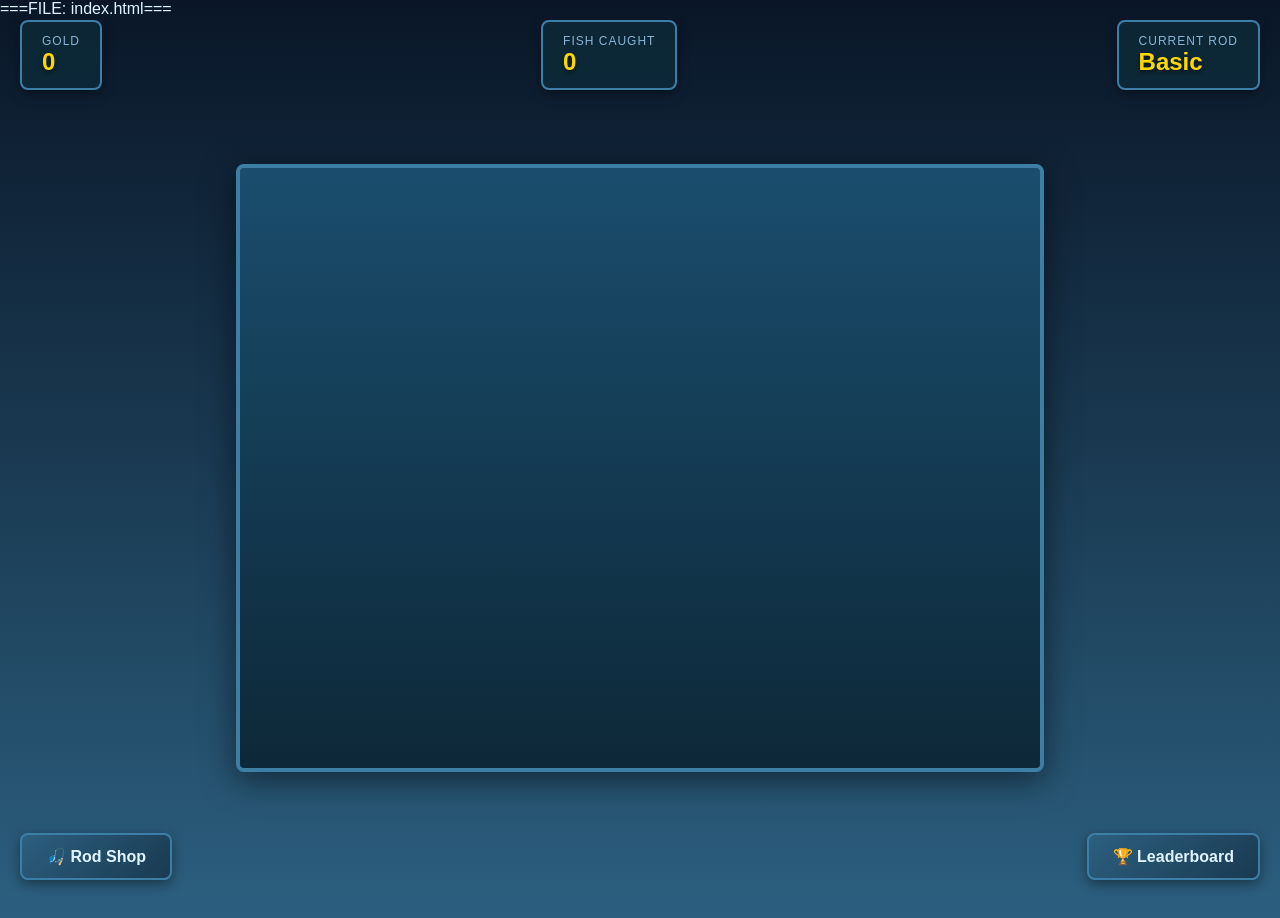
==== index.html @ 592e6886 "🎣 KIRO CLAUDE: Deep Sea Fisher v2" ====
===FILE: index.html===

<!DOCTYPE html>
<html lang="en">
<head>
    <meta charset="UTF-8">
    <meta name="viewport" content="width=device-width, initial-scale=1.0">
    <title>Deep Sea Fishing - Cast Your Line</title>
    <style>
        * {
            margin: 0;
            padding: 0;
            box-sizing: border-box;
        }

        body {
            font-family: 'Segoe UI', Tahoma, Geneva, Verdana, sans-serif;
            background: linear-gradient(180deg, #0a1628 0%, #1a3a52 50%, #2c5f7f 100%);
            color: #e0f4ff;
            overflow: hidden;
            touch-action: none;
        }

        #gameContainer {
            display: flex;
            flex-direction: column;
            align-items: center;
            justify-content: center;
            min-height: 100vh;
            padding: 20px;
        }

        #gameCanvas {
            border: 4px solid #3d7ea6;
            border-radius: 8px;
            box-shadow: 0 8px 32px rgba(0, 0, 0, 0.5);
            cursor: crosshair;
            max-width: 100%;
            background: linear-gradient(180deg, #1a4d6d 0%, #0d2838 100%);
        }

        #ui {
            position: absolute;
            top: 20px;
            left: 20px;
            right: 20px;
            display: flex;
            justify-content: space-between;
            flex-wrap: wrap;
            gap: 10px;
            pointer-events: none;
        }

        .stat-box {
            background: rgba(13, 40, 56, 0.9);
            padding: 12px 20px;
            border-radius: 8px;
            border: 2px solid #3d7ea6;
            box-shadow: 0 4px 12px rgba(0, 0, 0, 0.4);
            pointer-events: auto;
        }

        .stat-label {
            font-size: 12px;
            color: #8ab4d5;
            text-transform: uppercase;
            letter-spacing: 1px;
        }

        .stat-value {
            font-size: 24px;
            font-weight: bold;
            color: #ffd700;
            text-shadow: 0 2px 4px rgba(0, 0, 0, 0.5);
        }

        #shopBtn, #leaderboardBtn {
            position: absolute;
            bottom: 20px;
            padding: 12px 24px;
            background: linear-gradient(135deg, #2c5f7f 0%, #1a3a52 100%);
            border: 2px solid #3d7ea6;
            border-radius: 8px;
            color: #e0f4ff;
            font-size: 16px;
            font-weight: bold;
            cursor: pointer;
            transition: all 0.3s;
            box-shadow: 0 4px 12px rgba(0, 0, 0, 0.4);
        }

        #shopBtn {
            left: 20px;
        }

        #leaderboardBtn {
            right: 20px;
        }

        #shopBtn:hover, #leaderboardBtn:hover {
            background: linear-gradient(135deg, #3d7ea6 0%, #2c5f7f 100%);
            transform: translateY(-2px);
            box-shadow: 0 6px 16px rgba(0, 0, 0, 0.5);
        }

        .modal {
            display: none;
            position: fixed;
            top: 0;
            left: 0;
            width: 100%;
            height: 100%;
            background: rgba(0, 0, 0, 0.8);
            z-index: 1000;
            align-items: center;
            justify-content: center;
        }

        .modal-content {
            background: linear-gradient(180deg, #1a3a52 0%, #0d2838 100%);
            padding: 30px;
            border-radius: 12px;
            border: 3px solid #3d7ea6;
            max-width: 600px;
            max-height: 80vh;
            overflow-y: auto;
            box-shadow: 0 12px 48px rgba(0, 0, 0, 0.6);
        }

        .modal-header {
            font-size: 28px;
            font-weight: bold;
            margin-bottom: 20px;
            color: #ffd700;
            text-align: center;
            text-shadow: 0 2px 4px rgba(0, 0, 0, 0.5);
        }

        .close-btn {
            float: right;
            font-size: 28px;
            font-weight: bold;
            color: #8ab4d5;
            cursor: pointer;
            line-height: 20px;
        }

        .close-btn:hover {
            color: #e0f4ff;
        }

        .shop-item {
            background: rgba(13, 40, 56, 0.6);
            padding: 15px;
            margin: 10px 0;
            border-radius: 8px;
            border: 2px solid #2c5f7f;
            display: flex;
            justify-content: space-between;
            align-items: center;
        }

        .shop-item.owned {
            border-color: #4CAF50;
            background: rgba(76, 175, 80, 0.1);
        }

        .shop-item-info h3 {
            color: #e0f4ff;
            margin-bottom: 5px;
        }

        .shop-item-info p {
            color: #8ab4d5;
            font-size: 14px;
        }

        .buy-btn {
            padding: 10px 20px;
            background: linear-gradient(135deg, #ffd700 0%, #ffed4e 100%);
            border: none;
            border-radius: 6px;
            color: #0d2838;
            font-weight: bold;
            cursor: pointer;
            transition: all 0.3s;
        }

        .buy-btn:hover:not(:disabled) {
            background: linear-gradient(135deg, #ffed4e 0%, #ffd700 100%);
            transform: scale(1.05);
        }

        .buy-btn:disabled {
            background: #555;
            color: #888;
            cursor: not-allowed;
        }

        .leaderboard-entry {
            background: rgba(13, 40, 56, 0.6);
            padding: 12px;
            margin: 8px 0;
            border-radius: 6px;
            border: 2px solid #2c5f7f;
            display: flex;
            justify-content: space-between;
            align-items: center;
        }

        .leaderboard-entry.top3 {
            border-color: #ffd700;
            background: rgba(255, 215, 0, 0.1);
        }

        .rank {
            font-size: 20px;
            font-weight: bold;
            color: #ffd700;
            min-width: 40px;
        }

        .player-name {
            flex: 1;
            color: #e0f4ff;
            font-size: 16px;
        }

        .player-gold {
            color: #ffd700;
            font-weight: bold;
            font-size: 18px;
        }

        #catchNotification {
            position: fixed;
            top: 50%;
            left: 50%;
            transform: translate(-50%, -50%);
            background: rgba(13, 40, 56, 0.95);
            padding: 30px 50px;
            border-radius: 12px;
            border: 3px solid #3d7ea6;
            font-size: 24px;
            font-weight: bold;
            display: none;
            z-index: 999;
            text-align: center;
            box-shadow: 0 12px 48px rgba(0, 0, 0, 0.8);
        }

        .rarity-common { color: #b0b0b0; }
        .rarity-rare { color: #4a9eff; }
        .rarity-epic { color: #a335ee; }
        .rarity-legendary { color: #ff8000; }

        @media (max-width: 768px) {
            #ui {
                flex-direction: column;
                align-items: flex-start;
            }

            .stat-box {
                padding: 8px 12px;
            }

            .stat-value {
                font-size: 18px;
            }

            #shopBtn, #leaderboardBtn {
                padding: 10px 16px;
                font-size: 14px;
            }

            .modal-content {
                margin: 20px;
                padding: 20px;
            }
        }
    </style>
</head>
<body>
    <div id="gameContainer">
        <canvas id="gameCanvas" width="800" height="600"></canvas>
        
        <div id="ui">
            <div class="stat-box">
                <div class="stat-label">Gold</div>
                <div class="stat-value" id="goldDisplay">0</div>
            </div>
            <div class="stat-box">
                <div class="stat-label">Fish Caught</div>
                <div class="stat-value" id="fishDisplay">0</div>
            </div>
            <div class="stat-box">
                <div class="stat-label">Current Rod</div>
                <div class="stat-value" id="rodDisplay">Basic</div>
            </div>
        </div>

        <button id="shopBtn">🎣 Rod Shop</button>
        <button id="leaderboardBtn">🏆 Leaderboard</button>
    </div>

    <div id="catchNotification"></div>

    <div id="shopModal" class="modal">
        <div class="modal-content">
            <span class="close-btn" onclick="closeShop()">&times;</span>
            <div class="modal-header">🎣 Fishing Rod Shop</div>
            <div id="shopItems"></div>
        </div>
    </div>

    <div id="leaderboardModal" class="modal">
        <div class="modal-content">
            <span class="close-btn" onclick="closeLeaderboard()">&times;</span>
            <div class="modal-header">🏆 Top Anglers</div>
            <div id="leaderboardList"></div>
        </div>
    </div>

    <script>
        const canvas = document.getElementById('gameCanvas');
        const ctx = canvas.getContext('2d');

        // Audio Context
        const audioCtx = new (window.AudioContext || window.webkitAudioContext)();

        function playSound(frequency, duration, type = 'sine') {
            const oscillator = audioCtx.createOscillator();
            const gainNode = audioCtx.createGain();
            
            oscillator.connect(gainNode);
            gainNode.connect(audioCtx.destination);
            
            oscillator.frequency.value = frequency;
            oscillator.type = type;
            
            gainNode.gain.setValueAtTime(0.3, audioCtx.currentTime);
            gainNode.gain.exponentialRampToValueAtTime(0.01, audioCtx.currentTime + duration);
            
            oscillator.start(audioCtx.currentTime);
            oscillator.stop(audioCtx.currentTime + duration);
        }

        function playCastSound() {
            playSound(400, 0.2, 'sine');
            setTimeout(() => playSound(300, 0.1, 'sine'), 100);
        }

        function playReelSound() {
            for (let i = 0; i < 5; i++) {
                setTimeout(() => playSound(600 + i * 50, 0.05, 'square'), i * 50);
            }
        }

        function playCatchSound(rarity) {
            const frequencies = {
                common: [523, 659, 784],
                rare: [659, 784, 988],
                epic: [784, 988, 1175],
                legendary: [988, 1175, 1397, 1568]
            };
            
            const notes = frequencies[rarity] || frequencies.common;
            notes.forEach((freq, i) => {
                setTimeout(() => playSound(freq, 0.2, 'sine'), i * 150);
            });
        }

        // Game State
        const gameState = {
            gold: 0,
            fishCaught: 0,
            currentRod: 0,
            isCasting: false,
            isReeling: false,
            lineY: 0,
            hookY: 0,
            caughtFish: null,
            reelProgress: 0
        };

        // Rods
        const rods = [
            { name: 'Basic Rod', cost: 0, catchBonus: 1.0, rarityBonus: 1.0 },
            { name: 'Steel Rod', cost: 500, catchBonus: 1.3, rarityBonus: 1.2 },
            { name: 'Gold Rod', cost: 2000, catchBonus: 1.6, rarityBonus: 1.5 },
            { name: 'Legendary Rod', cost: 10000, catchBonus: 2.0, rarityBonus: 2.0 }
        ];

        // Fish Types
        const fishTypes = [
            { name: 'Minnow', rarity: 'common', value: 10, chance: 40, color: '#c0c0c0', size: 20 },
            { name: 'Trout', rarity: 'common', value: 25, chance: 30, color: '#8fbc8f', size: 30 },
            { name: 'Bass', rarity: 'rare', value: 75, chance: 15, color: '#4a9eff', size: 40 },
            { name: 'Salmon', rarity: 'rare', value: 100, chance: 8, color: '#ff6b6b', size: 45 },
            { name: 'Swordfish', rarity: 'epic', value: 300, chance: 4, color: '#a335ee', size: 60 },
            { name: 'Tuna', rarity: 'epic', value: 400, chance: 2, color: '#9b59b6', size: 55 },
            { name: 'Golden Koi', rarity: 'legendary', value: 1000, chance: 0.8, color: '#ffd700', size: 50 },
            { name: 'Kraken', rarity: 'legendary', value: 5000, chance: 0.2, color: '#ff8000', size: 80 }
        ];

        // Swimming Fish
        let swimmingFish = [];

        class SwimmingFish {
            constructor() {
                this.x = Math.random() < 0.5 ? -50 : canvas.width + 50;
                this.y = 200 + Math.random() * 300;
                this.speed = 0.5 + Math.random() * 1.5;
                this.direction = this.x < 0 ? 1 : -1;
                this.type = fishTypes[Math.floor(Math.random() * fishTypes.length)];
                this.wobble = Math.random() * Math.PI * 2;
                this.wobbleSpeed = 0.05 + Math.random() * 0.05;
            }

            update() {
                this.x += this.speed * this.direction;
                this.wobble += this.wobbleSpeed;
                this.y += Math.sin(this.wobble) * 0.5;
            }

            draw() {
                ctx.save();
                ctx.translate(this.x, this.y);
                if (this.direction < 0) ctx.scale(-1, 1);
                
                // Fish body
                ctx.fillStyle = this.type.color;
                ctx.beginPath();
                ctx.ellipse(0, 0, this.type.size * 0.6, this.type.size * 0.3, 0, 0, Math.PI * 2);
                ctx.fill();
                
                // Tail
                ctx.beginPath();
                ctx.moveTo(-this.type.size * 0.6, 0);
                ctx.lineTo(-this.type.size * 0.9, -this.type.size * 0.2);
                ctx.lineTo(-this.type.size * 0.9, this.type.size * 0.2);
                ctx.closePath();
                ctx.fill();
                
                // Eye
                ctx.fillStyle = '#ffffff';
                ctx.beginPath();
                ctx.arc(this.type.size * 0.3, -this.type.size * 0.1, 3, 0, Math.PI * 2);
                ctx.fill();
                
                ctx.restore();
            }

            isOffScreen() {
                return this.x < -100 || this.x > canvas.width + 100;
            }
        }

        // Initialize swimming fish
        function spawnSwimmingFish() {
            if (swimmingFish.length < 8 && Math.random() < 0.02) {
                swimmingFish.push(new SwimmingFish());
            }
        }

        // Load saved data
        function loadGame() {
            const saved = localStorage.getItem('fishingGameSave');
            if (saved) {
                const data = JSON.parse(saved);
                gameState.gold = data.gold || 0;
                gameState.fishCaught = data.fishCaught || 0;
                gameState.currentRod = data.currentRod || 0;
            }
            updateUI();
        }

        // Save game
        function saveGame() {
            const data = {
                gold: gameState.gold,
                fishCaught: gameState.fishCaught,
                currentRod: gameState.currentRod
            };
            localStorage.setItem('fishingGameSave', JSON.stringify(data));
            updateLeaderboard();
        }

        // Update UI
        function updateUI() {
            document.getElementById('goldDisplay').textContent = gameState.gold;
            document.getElementById('fishDisplay').textContent = gameState.fishCaught;
            document.getElementById('rodDisplay').textContent = rods[gameState.currentRod].name.replace(' Rod', '');
        }

        // Select fish based on rarity
        function selectFish() {
            const rod = rods[gameState.currentRod];
            const adjustedFish = fishTypes.map(fish => ({
                ...fish,
                adjustedChance: fish.chance * (fish.rarity === 'common' ? 1 : rod.rarityBonus)
            }));

            const totalChance = adjustedFish.reduce((sum, fish) => sum + fish.adjustedChance, 0);
            let random = Math.random() * totalChance;

            for (const fish of adjustedFish) {
                random -= fish.adjustedChance;
                if (random <= 0) return fish;
            }

            return adjustedFish[0];
        }

        // Cast line
        function castLine() {
            if (gameState.isCasting || gameState.isReeling) return;
            
            gameState.isCasting = true;
            gameState.lineY = 0;
            gameState.hookY = 0;
            playCastSound();
        }

        // Reel in
        function reelIn() {
            if (!gameState.isCasting || gameState.isReeling) return;
            
            gameState.isReeling = true;
            gameState.reelProgress = 0;
            
            // Determine if fish is caught
            const rod = rods[gameState.currentRod];
            const catchChance = 0.7 * rod.catchBonus;
            
            if (Math.random() < catchChance) {
                gameState.caughtFish = selectFish();
            } else {
                gameState.caughtFish = null;
            }
            
            playReelSound();
        }

        // Show catch notification
        function showCatchNotification(fish) {
            const notification = document.getElementById('catchNotification');
            if (fish) {
                notification.innerHTML = `
                    <div class="rarity-${fish.rarity}">${fish.rarity.toUpperCase()}</div>
                    <div style="font-size: 32px; margin: 10px 0;">${fish.name}</div>
                    <div style="color: #ffd700;">+${fish.value} Gold</div>
                `;
                playCatchSound(fish.rarity);
            } else {
                notification.innerHTML = `
                    <div style="color: #8ab4d5;">Nothing caught...</div>
                    <div style="font-size: 16px; margin-top: 10px;">Try again!</div>
                `;
                playSound(200, 0.3, 'sawtooth');
            }
            
            notification.style.display = 'block';
            setTimeout(() => {
                notification.style.display = 'none';
            }, 2000);
        }

        // Draw game
        function draw() {
            // Clear canvas
            ctx.fillStyle = '#0d2838';
            ctx.fillRect(0, 0, canvas.width, canvas.height);

            // Draw water gradient
            const gradient = ctx.createLinearGradient(0, 0, 0, canvas.height);
            gradient.addColorStop(0, 'rgba(26, 77, 109, 0.3)');
            gradient.addColorStop(1, 'rgba(13, 40, 56, 0.8)');
            ctx.fillStyle = gradient;
            ctx.fillRect(0, 0, canvas.width, canvas.height);

            // Draw bubbles
            for (let i = 0; i < 20; i++) {
                const x = (Date.now() * 0.01 + i * 40) % canvas.width;
                const y = 100 + (Date.now() * 0.02 + i * 30) % 500;
                ctx.fillStyle = 'rgba(255, 255, 255, 0.1)';
                ctx.beginPath();
                ctx.arc(x, y, 3 + Math.sin(Date.now() * 0.001 + i) * 2, 0, Math.PI * 2);
                ctx.fill();
            }

            // Draw swimming fish
            swimmingFish.forEach(fish => fish.draw());

            // Draw boat
            const boatX = canvas.width / 2;
            const boatY = 80;
            
            ctx.fillStyle = '#8b4513';
            ctx.beginPath();
            ctx.moveTo(boatX - 60, boatY);
            ctx.lineTo(boatX + 60, boatY);
            ctx.lineTo(boatX + 50, boatY + 30);
            ctx.lineTo(boatX - 50, boatY + 30);
            ctx.closePath();
            ctx.fill();

            ctx.fillStyle = '#654321';
            ctx.fillRect(boatX - 50, boatY + 30, 100, 10);

            // Draw fishing line
            if (gameState.isCasting || gameState.isReeling) {
                ctx.strokeStyle = '#ffffff';
                ctx.lineWidth = 2;
                ctx.beginPath();
                ctx.moveTo(boatX, boatY + 40);
                ctx.lineTo(boatX, boatY + 40 + gameState.lineY);
                ctx.stroke();

                // Draw hook
                ctx.fillStyle = '#c0c0c0';
                ctx.beginPath();
                ctx.arc(boatX, boatY + 40 + gameState.hookY, 6, 0, Math.PI * 2);
                ctx.fill();

                // Draw caught fish on hook
                if (gameState.isReeling && gameState.caughtFish && gameState.reelProgress > 0.3) {
                    const fish = gameState.caughtFish;
                    const fishY = boatY + 40 + gameState.hookY + 20;
                    
                    ctx.save();
                    ctx.translate(boatX, fishY);
                    ctx.rotate(Math.sin(Date.now() * 0.01) * 0.2);
                    
                    ctx.fillStyle = fish.color;
                    ctx.beginPath();
                    ctx.ellipse(0, 0, fish.size * 0.5, fish.size * 0.25, 0, 0, Math.PI * 2);
                    ctx.fill();
                    
                    ctx.restore();
                }
            }

            // Draw instruction text
            if (!gameState.isCasting && !gameState.isReeling) {
                ctx.fillStyle = 'rgba(224, 244, 255, 0.8)';
                ctx.font = '20px Arial';
                ctx.textAlign = 'center';
                ctx.fillText('Click to cast your line', canvas.width / 2, canvas.height - 50);
            } else if (gameState.isCasting && !gameState.isReeling) {
                ctx.fillStyle = 'rgba(224, 244, 255, 0.8)';
                ctx.font = '20px Arial';
                ctx.textAlign = 'center';
                ctx.fillText('Click to reel in', canvas.width / 2, canvas.height - 50);
            }
        }

        // Update game
        function update() {
            // Update swimming fish
            swimmingFish.forEach(fish => fish.update());
            swimmingFish = swimmingFish.filter(fish => !fish.isOffScreen());
            spawnSwimmingFish();

            // Update casting
            if (gameState.isCasting && !gameState.isReeling) {
                if (gameState.lineY < 400) {
                    gameState.lineY += 5;
                    gameState.hookY = gameState.lineY;
                }
            }

            // Update reeling
            if (gameState.isReeling) {
                gameState.reelProgress += 0.02;
                gameState.hookY = 400 * (1 - gameState.reelProgress);
                gameState.lineY = gameState.hookY;

                if (gameState.reelProgress >= 1) {
                    // Catch complete
                    if (gameState.caughtFish) {
                        gameState.gold += gameState.caughtFish.value;
                        gameState.fishCaught++;
                        showCatchNotification(gameState.caughtFish);
                    } else {
                        showCatchNotification(null);
                    }

                    gameState.isCasting = false;
                    gameState.isReeling = false;
                    gameState.caughtFish = null;
                    updateUI();
                    saveGame();
                }
            }
        }

        // Game loop
        function gameLoop() {
            update();
            draw();
            requestAnimationFrame(gameLoop);
        }

        // Canvas click handler
        canvas.addEventListener('click', () => {
            if (!gameState.isCasting) {
                castLine();
            } else if (!gameState.isReeling) {
                reelIn();
            }
        });

        // Touch support
        canvas.addEventListener('touchstart', (e) => {
            e.preventDefault();
            if (!gameState.isCasting) {
                castLine();
            } else if (!gameState.isReeling) {
                reelIn();
            }
        });

        // Shop
        function openShop() {
            const modal = document.getElementById('shopModal');
            const shopItems = document.getElementById('shopItems');
            
            shopItems.innerHTML = '';
            rods.forEach((rod, index) => {
                const owned = index <= gameState.currentRod;
                const canBuy = gameState.gold >= rod.cost && index === gameState.currentRod + 1;
                
                const item = document.createElement('div');
                item.className = 'shop-item' + (owned ? ' owned' : '');
                item.innerHTML = `
                    <div class="shop-item-info">
                        <h3>${rod.name}</h3>
                        <p>Catch Rate: ${(rod.catchBonus * 100).toFixed(0)}% | Rarity Bonus: ${(rod.rarityBonus * 100).toFixed(0)}%</p>
                        <p style="color: #ffd700;">${rod.cost} Gold</p>
                    </div>
                    <button class="buy-btn" ${owned || !canBuy ? 'disabled' : ''} onclick="buyRod(${index})">
                        ${owned ? 'Owned' : (canBuy ? 'Buy' : 'Locked')}
                    </button>
                `;
                shopItems.appendChild(item);
            });
            
            modal.style.display = 'flex';
        }

        function closeShop() {
            document.getElementById('shopModal').style.display = 'none';
        }

        function buyRod(index) {
            const rod = rods[index];
            if (gameState.gold >= rod.cost && index === gameState.currentRod + 1) {
                gameState.gold -= rod.cost;
                gameState.currentRod = index;
                updateUI();
                saveGame();
                openShop(); // Refresh shop
                playSound(800, 0.3, 'sine');
            }
        }

        // Leaderboard
        function updateLeaderboard() {
            const leaderboard = JSON.parse(localStorage.getItem('fishingLeaderboard') || '[]');
            const playerName = 'Player';
            const existingIndex = leaderboard.findIndex(entry => entry.name === playerName);
            
            if (existingIndex >= 0) {
                leaderboard[existingIndex].gold = Math.max(leaderboard[existingIndex].gold, gameState.gold);
                leaderboard[existingIndex].fish = Math.max(leaderboard[existingIndex].fish, gameState.fishCaught);
            } else {
                leaderboard.push({
                    name: playerName,
                    gold: gameState.gold,
                    fish: gameState.fishCaught
                });
            }
            
            leaderboard.sort((a, b) => b.gold - a.gold);
            leaderboard.splice(10); // Keep top 10
            
            localStorage.setItem('fishingLeaderboard', JSON.stringify(leaderboard));
        }

        function openLeaderboard() {
            const modal = document.getElementById('leaderboardModal');
            const list = document.getElementById('leaderboardList');
            const leaderboard = JSON.parse(localStorage.getItem('fishingLeaderboard') || '[]');
            
            list.innerHTML = '';
            
            if (leaderboard.length === 0) {
                list.innerHTML = '<p style="text-align: center; color: #8ab4d5;">No entries yet. Start fishing!</p>';
            } else {
                leaderboard.forEach((entry, index) => {
                    const item = document.createElement('div');
                    item.className = 'leaderboard-entry' + (index < 3
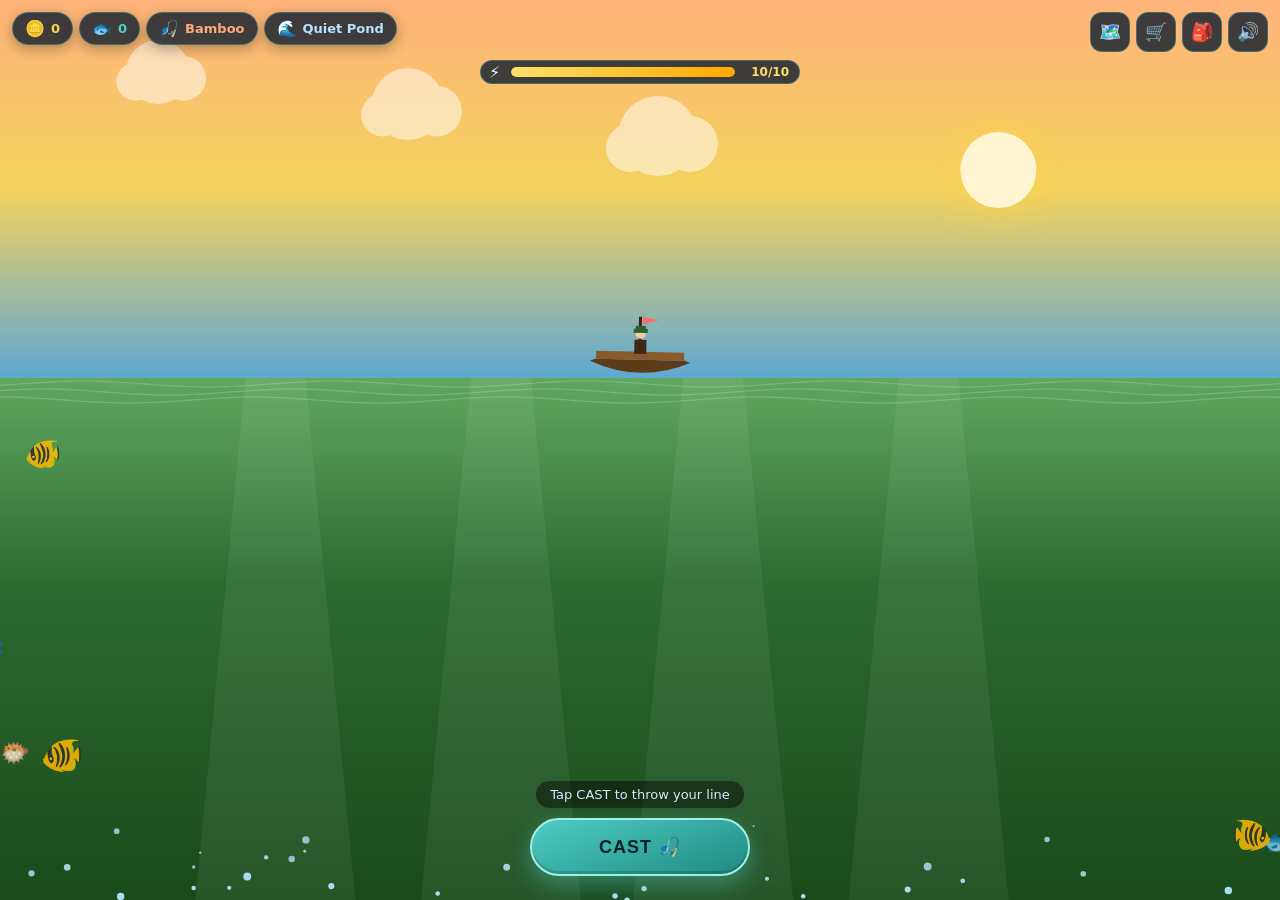
==== commit 8a0833e0: "feat: rebuild repo as Reel Frenzy fishing game - Replace agent-script content with a polished single" ====
--- a/index.html
+++ b/index.html
@@ -1,803 +1,1633 @@
-===FILE: index.html===
-
 <!DOCTYPE html>
 <html lang="en">
 <head>
-    <meta charset="UTF-8">
-    <meta name="viewport" content="width=device-width, initial-scale=1.0">
-    <title>Deep Sea Fishing - Cast Your Line</title>
-    <style>
-        * {
-            margin: 0;
-            padding: 0;
-            box-sizing: border-box;
-        }
-
-        body {
-            font-family: 'Segoe UI', Tahoma, Geneva, Verdana, sans-serif;
-            background: linear-gradient(180deg, #0a1628 0%, #1a3a52 50%, #2c5f7f 100%);
-            color: #e0f4ff;
-            overflow: hidden;
-            touch-action: none;
-        }
-
-        #gameContainer {
-            display: flex;
-            flex-direction: column;
-            align-items: center;
-            justify-content: center;
-            min-height: 100vh;
-            padding: 20px;
-        }
-
-        #gameCanvas {
-            border: 4px solid #3d7ea6;
-            border-radius: 8px;
-            box-shadow: 0 8px 32px rgba(0, 0, 0, 0.5);
-            cursor: crosshair;
-            max-width: 100%;
-            background: linear-gradient(180deg, #1a4d6d 0%, #0d2838 100%);
-        }
-
-        #ui {
-            position: absolute;
-            top: 20px;
-            left: 20px;
-            right: 20px;
-            display: flex;
-            justify-content: space-between;
-            flex-wrap: wrap;
-            gap: 10px;
-            pointer-events: none;
-        }
-
-        .stat-box {
-            background: rgba(13, 40, 56, 0.9);
-            padding: 12px 20px;
-            border-radius: 8px;
-            border: 2px solid #3d7ea6;
-            box-shadow: 0 4px 12px rgba(0, 0, 0, 0.4);
-            pointer-events: auto;
-        }
-
-        .stat-label {
-            font-size: 12px;
-            color: #8ab4d5;
-            text-transform: uppercase;
-            letter-spacing: 1px;
-        }
-
-        .stat-value {
-            font-size: 24px;
-            font-weight: bold;
-            color: #ffd700;
-            text-shadow: 0 2px 4px rgba(0, 0, 0, 0.5);
-        }
-
-        #shopBtn, #leaderboardBtn {
-            position: absolute;
-            bottom: 20px;
-            padding: 12px 24px;
-            background: linear-gradient(135deg, #2c5f7f 0%, #1a3a52 100%);
-            border: 2px solid #3d7ea6;
-            border-radius: 8px;
-            color: #e0f4ff;
-            font-size: 16px;
-            font-weight: bold;
-            cursor: pointer;
-            transition: all 0.3s;
-            box-shadow: 0 4px 12px rgba(0, 0, 0, 0.4);
-        }
-
-        #shopBtn {
-            left: 20px;
-        }
-
-        #leaderboardBtn {
-            right: 20px;
-        }
-
-        #shopBtn:hover, #leaderboardBtn:hover {
-            background: linear-gradient(135deg, #3d7ea6 0%, #2c5f7f 100%);
-            transform: translateY(-2px);
-            box-shadow: 0 6px 16px rgba(0, 0, 0, 0.5);
-        }
-
-        .modal {
-            display: none;
-            position: fixed;
-            top: 0;
-            left: 0;
-            width: 100%;
-            height: 100%;
-            background: rgba(0, 0, 0, 0.8);
-            z-index: 1000;
-            align-items: center;
-            justify-content: center;
-        }
-
-        .modal-content {
-            background: linear-gradient(180deg, #1a3a52 0%, #0d2838 100%);
-            padding: 30px;
-            border-radius: 12px;
-            border: 3px solid #3d7ea6;
-            max-width: 600px;
-            max-height: 80vh;
-            overflow-y: auto;
-            box-shadow: 0 12px 48px rgba(0, 0, 0, 0.6);
-        }
-
-        .modal-header {
-            font-size: 28px;
-            font-weight: bold;
-            margin-bottom: 20px;
-            color: #ffd700;
-            text-align: center;
-            text-shadow: 0 2px 4px rgba(0, 0, 0, 0.5);
-        }
-
-        .close-btn {
-            float: right;
-            font-size: 28px;
-            font-weight: bold;
-            color: #8ab4d5;
-            cursor: pointer;
-            line-height: 20px;
-        }
-
-        .close-btn:hover {
-            color: #e0f4ff;
-        }
-
-        .shop-item {
-            background: rgba(13, 40, 56, 0.6);
-            padding: 15px;
-            margin: 10px 0;
-            border-radius: 8px;
-            border: 2px solid #2c5f7f;
-            display: flex;
-            justify-content: space-between;
-            align-items: center;
-        }
-
-        .shop-item.owned {
-            border-color: #4CAF50;
-            background: rgba(76, 175, 80, 0.1);
-        }
-
-        .shop-item-info h3 {
-            color: #e0f4ff;
-            margin-bottom: 5px;
-        }
-
-        .shop-item-info p {
-            color: #8ab4d5;
-            font-size: 14px;
-        }
-
-        .buy-btn {
-            padding: 10px 20px;
-            background: linear-gradient(135deg, #ffd700 0%, #ffed4e 100%);
-            border: none;
-            border-radius: 6px;
-            color: #0d2838;
-            font-weight: bold;
-            cursor: pointer;
-            transition: all 0.3s;
-        }
-
-        .buy-btn:hover:not(:disabled) {
-            background: linear-gradient(135deg, #ffed4e 0%, #ffd700 100%);
-            transform: scale(1.05);
-        }
-
-        .buy-btn:disabled {
-            background: #555;
-            color: #888;
-            cursor: not-allowed;
-        }
-
-        .leaderboard-entry {
-            background: rgba(13, 40, 56, 0.6);
-            padding: 12px;
-            margin: 8px 0;
-            border-radius: 6px;
-            border: 2px solid #2c5f7f;
-            display: flex;
-            justify-content: space-between;
-            align-items: center;
-        }
-
-        .leaderboard-entry.top3 {
-            border-color: #ffd700;
-            background: rgba(255, 215, 0, 0.1);
-        }
-
-        .rank {
-            font-size: 20px;
-            font-weight: bold;
-            color: #ffd700;
-            min-width: 40px;
-        }
-
-        .player-name {
-            flex: 1;
-            color: #e0f4ff;
-            font-size: 16px;
-        }
-
-        .player-gold {
-            color: #ffd700;
-            font-weight: bold;
-            font-size: 18px;
-        }
-
-        #catchNotification {
-            position: fixed;
-            top: 50%;
-            left: 50%;
-            transform: translate(-50%, -50%);
-            background: rgba(13, 40, 56, 0.95);
-            padding: 30px 50px;
-            border-radius: 12px;
-            border: 3px solid #3d7ea6;
-            font-size: 24px;
-            font-weight: bold;
-            display: none;
-            z-index: 999;
-            text-align: center;
-            box-shadow: 0 12px 48px rgba(0, 0, 0, 0.8);
-        }
-
-        .rarity-common { color: #b0b0b0; }
-        .rarity-rare { color: #4a9eff; }
-        .rarity-epic { color: #a335ee; }
-        .rarity-legendary { color: #ff8000; }
-
-        @media (max-width: 768px) {
-            #ui {
-                flex-direction: column;
-                align-items: flex-start;
-            }
-
-            .stat-box {
-                padding: 8px 12px;
-            }
-
-            .stat-value {
-                font-size: 18px;
-            }
-
-            #shopBtn, #leaderboardBtn {
-                padding: 10px 16px;
-                font-size: 14px;
-            }
-
-            .modal-content {
-                margin: 20px;
-                padding: 20px;
-            }
-        }
-    </style>
+<meta charset="UTF-8" />
+<meta name="viewport" content="width=device-width, initial-scale=1.0, user-scalable=no, viewport-fit=cover" />
+<title>Reel Frenzy - A Cozy Fishing Adventure</title>
+<style>
+  :root {
+    --bg-deep: #02101f;
+    --bg-mid: #0a3550;
+    --bg-shallow: #1d6a92;
+    --bg-sky-1: #ffb37a;
+    --bg-sky-2: #f4d35e;
+    --bg-sky-3: #5fa8d3;
+    --accent: #4ecdc4;
+    --gold: #ffd24a;
+    --rare: #54a0ff;
+    --epic: #c56cf0;
+    --legendary: #ff9f43;
+    --mythic: #ff6b6b;
+    --panel: rgba(8, 24, 44, 0.78);
+    --panel-border: rgba(78, 205, 196, 0.35);
+  }
+
+  * { margin: 0; padding: 0; box-sizing: border-box; -webkit-tap-highlight-color: transparent; }
+
+  html, body {
+    width: 100%; height: 100%;
+    overflow: hidden;
+    background: #000;
+    color: #e6f4ff;
+    font-family: 'Segoe UI', Roboto, system-ui, -apple-system, sans-serif;
+    user-select: none;
+    touch-action: none;
+  }
+
+  #game { position: fixed; inset: 0; }
+  canvas { display: block; width: 100%; height: 100%; }
+
+  /* ---------- HUD ---------- */
+  .hud {
+    position: absolute; inset: 0;
+    pointer-events: none;
+    z-index: 10;
+  }
+  .hud > * { pointer-events: auto; }
+
+  .top-bar {
+    position: absolute;
+    top: 12px; left: 12px; right: 12px;
+    display: flex; justify-content: space-between; align-items: flex-start;
+    gap: 8px;
+    flex-wrap: wrap;
+  }
+
+  .stats {
+    display: flex; gap: 6px; flex-wrap: wrap;
+  }
+  .chip {
+    background: var(--panel);
+    border: 1px solid var(--panel-border);
+    border-radius: 999px;
+    padding: 6px 12px;
+    font-size: 13px;
+    font-weight: 600;
+    display: inline-flex; align-items: center; gap: 6px;
+    backdrop-filter: blur(8px);
+    -webkit-backdrop-filter: blur(8px);
+    box-shadow: 0 4px 14px rgba(0,0,0,0.3);
+  }
+  .chip .icon { font-size: 16px; }
+  .chip .v { color: var(--accent); font-variant-numeric: tabular-nums; }
+  .chip.gold .v { color: var(--gold); }
+  .chip.rod .v { color: #ffaa7a; }
+  .chip.zone .v { color: #b6e3ff; }
+
+  .top-actions { display: flex; gap: 6px; flex-wrap: wrap; justify-content: flex-end; }
+  .icon-btn {
+    background: var(--panel);
+    border: 1px solid var(--panel-border);
+    color: #fff;
+    width: 40px; height: 40px;
+    border-radius: 12px;
+    font-size: 18px;
+    cursor: pointer;
+    display: inline-flex; align-items: center; justify-content: center;
+    backdrop-filter: blur(8px);
+    transition: transform .15s ease, background .2s ease;
+  }
+  .icon-btn:hover { background: rgba(78, 205, 196, 0.18); }
+  .icon-btn:active { transform: scale(0.92); }
+
+  /* Energy bar */
+  .energy-wrap {
+    position: absolute;
+    left: 50%; top: 60px;
+    transform: translateX(-50%);
+    width: min(320px, 80vw);
+    background: var(--panel);
+    border: 1px solid var(--panel-border);
+    border-radius: 999px;
+    padding: 4px 10px 4px 30px;
+    backdrop-filter: blur(8px);
+    display: flex; align-items: center; gap: 8px;
+  }
+  .energy-wrap::before {
+    content: '⚡'; position: absolute; left: 8px; top: 50%; transform: translateY(-50%);
+    font-size: 16px;
+  }
+  .energy-bar {
+    flex: 1; height: 10px;
+    background: rgba(255,255,255,0.08);
+    border-radius: 999px; overflow: hidden;
+    position: relative;
+  }
+  .energy-fill {
+    height: 100%; width: 100%;
+    background: linear-gradient(90deg, #ffe066, #ffaa00);
+    box-shadow: 0 0 8px rgba(255,200,80,0.6);
+    transition: width 0.25s ease;
+    border-radius: 999px;
+  }
+  .energy-text { font-size: 12px; font-weight: 700; color: #ffe066; min-width: 46px; text-align: right; }
+
+  /* Action button */
+  .action-area {
+    position: absolute;
+    bottom: 24px; left: 50%; transform: translateX(-50%);
+    display: flex; flex-direction: column; align-items: center; gap: 10px;
+    width: 100%;
+  }
+  .action-btn {
+    pointer-events: auto;
+    background: linear-gradient(160deg, #4ecdc4, #1f8a82);
+    border: 2px solid #a0f0e8;
+    color: #06222a;
+    padding: 16px 44px;
+    border-radius: 999px;
+    font-size: 18px;
+    font-weight: 800;
+    letter-spacing: 1px;
+    text-transform: uppercase;
+    cursor: pointer;
+    box-shadow: 0 8px 24px rgba(78,205,196,0.45), inset 0 -3px 0 rgba(0,0,0,0.15);
+    transition: transform .12s ease, box-shadow .15s ease;
+    min-width: 220px;
+  }
+  .action-btn:active { transform: translateY(2px) scale(0.98); box-shadow: 0 4px 12px rgba(78,205,196,0.35); }
+  .action-btn.danger { background: linear-gradient(160deg, #ff6b6b, #c0392b); border-color: #ffb3b3; color: #fff; }
+  .action-btn.warn { background: linear-gradient(160deg, #ffd24a, #ff9f43); border-color: #ffe98a; color: #4a2900; }
+  .action-btn:disabled { opacity: 0.5; cursor: not-allowed; transform: none; }
+
+  .hint {
+    background: rgba(0,0,0,0.45);
+    padding: 6px 14px;
+    border-radius: 999px;
+    font-size: 13px;
+    color: #cfeaff;
+    font-weight: 500;
+    max-width: 86vw;
+    text-align: center;
+  }
+
+  /* Power meter (cast charging) */
+  .power-meter {
+    position: absolute;
+    bottom: 110px; left: 50%; transform: translateX(-50%);
+    width: min(300px, 70vw); height: 18px;
+    background: rgba(0,0,0,0.5);
+    border: 2px solid #fff;
+    border-radius: 12px;
+    overflow: hidden;
+    display: none;
+  }
+  .power-fill {
+    height: 100%; width: 0%;
+    background: linear-gradient(90deg, #4ecdc4 0%, #ffd24a 50%, #ff6b6b 100%);
+    transition: none;
+  }
+  .power-meter::after {
+    content: ''; position: absolute; top: 0; bottom: 0;
+    left: 70%; width: 2px; background: #fff;
+    box-shadow: 0 0 6px #fff;
+  }
+
+  /* Reel mini-game */
+  .reel-game {
+    position: absolute;
+    right: 18px; top: 50%; transform: translateY(-50%);
+    width: 64px; height: 60vh; max-height: 420px;
+    background: rgba(8, 24, 44, 0.85);
+    border: 2px solid var(--accent);
+    border-radius: 32px;
+    padding: 10px 6px;
+    display: none;
+    box-shadow: 0 10px 40px rgba(0,0,0,0.5);
+  }
+  .reel-track {
+    position: relative;
+    width: 100%; height: 100%;
+    background: rgba(255,255,255,0.05);
+    border-radius: 24px;
+    overflow: hidden;
+  }
+  .reel-zone {
+    position: absolute; left: 4px; right: 4px;
+    height: 90px;
+    background: linear-gradient(180deg, rgba(78,205,196,0.7), rgba(78,205,196,0.4));
+    border: 2px solid #4ecdc4;
+    border-radius: 16px;
+    box-shadow: 0 0 20px rgba(78,205,196,0.5), inset 0 0 10px rgba(255,255,255,0.2);
+    will-change: top;
+  }
+  .reel-fish {
+    position: absolute;
+    left: 50%; transform: translate(-50%, -50%);
+    font-size: 28px;
+    filter: drop-shadow(0 2px 4px rgba(0,0,0,0.6));
+    will-change: top;
+  }
+  .reel-progress {
+    position: absolute; left: -22px; top: 0; bottom: 0;
+    width: 12px;
+    background: rgba(0,0,0,0.5);
+    border: 1px solid rgba(255,255,255,0.3);
+    border-radius: 6px;
+    overflow: hidden;
+  }
+  .reel-progress-fill {
+    position: absolute; left: 0; right: 0; bottom: 0;
+    background: linear-gradient(180deg, #4ecdc4, #2ecc71);
+    box-shadow: 0 0 10px rgba(46,204,113,0.6);
+    transition: height 0.1s linear;
+  }
+
+  /* Catch popup */
+  .catch-card {
+    position: absolute;
+    top: 50%; left: 50%; transform: translate(-50%, -50%) scale(0.6);
+    background: linear-gradient(160deg, rgba(8,24,44,0.95), rgba(20,60,90,0.95));
+    border: 3px solid var(--accent);
+    border-radius: 22px;
+    padding: 24px 32px;
+    text-align: center;
+    box-shadow: 0 20px 60px rgba(0,0,0,0.7), 0 0 40px rgba(78,205,196,0.3);
+    opacity: 0;
+    pointer-events: none;
+    transition: all 0.4s cubic-bezier(0.34, 1.56, 0.64, 1);
+    min-width: 240px;
+  }
+  .catch-card.show { transform: translate(-50%, -50%) scale(1); opacity: 1; }
+  .catch-card .emoji { font-size: 64px; line-height: 1; filter: drop-shadow(0 4px 8px rgba(0,0,0,0.5)); }
+  .catch-card h2 { font-size: 22px; margin-top: 8px; font-weight: 800; }
+  .catch-card .rarity-tag {
+    display: inline-block;
+    margin: 6px 0;
+    padding: 3px 12px;
+    border-radius: 999px;
+    font-size: 11px;
+    font-weight: 700;
+    text-transform: uppercase;
+    letter-spacing: 1.5px;
+  }
+  .catch-card .stats-row {
+    display: flex; justify-content: center; gap: 16px;
+    margin-top: 10px;
+    color: #cfeaff;
+    font-size: 14px;
+  }
+  .catch-card .stats-row b { color: var(--gold); }
+
+  /* Modal */
+  .modal {
+    position: fixed; inset: 0;
+    background: rgba(0,0,0,0.7);
+    backdrop-filter: blur(4px);
+    display: none;
+    align-items: center; justify-content: center;
+    z-index: 100; padding: 16px;
+  }
+  .modal.open { display: flex; }
+  .modal-content {
+    background: linear-gradient(180deg, #0a2540, #061a2c);
+    border: 2px solid var(--accent);
+    border-radius: 20px;
+    padding: 22px;
+    max-width: 480px; width: 100%;
+    max-height: 85vh; overflow-y: auto;
+    box-shadow: 0 20px 60px rgba(0,0,0,0.6);
+  }
+  .modal-content h2 {
+    color: var(--accent);
+    margin-bottom: 14px;
+    text-align: center;
+    font-size: 22px;
+  }
+  .modal-close {
+    float: right; font-size: 26px; cursor: pointer;
+    color: #8ab4d5; line-height: 1; margin-top: -4px;
+  }
+  .modal-close:hover { color: #fff; }
+
+  .shop-item {
+    background: rgba(255,255,255,0.04);
+    border: 1px solid rgba(78, 205, 196, 0.2);
+    border-radius: 12px;
+    padding: 12px;
+    margin: 8px 0;
+    display: flex; justify-content: space-between; align-items: center;
+    gap: 10px;
+  }
+  .shop-item.owned { border-color: #2ecc71; background: rgba(46,204,113,0.08); }
+  .shop-item.equipped { border-color: var(--gold); background: rgba(255,210,74,0.1); box-shadow: 0 0 18px rgba(255,210,74,0.15); }
+  .shop-item h3 { font-size: 16px; margin-bottom: 4px; }
+  .shop-item p { font-size: 12px; color: #a8c8e6; line-height: 1.4; }
+  .shop-item .price { color: var(--gold); font-weight: 700; font-size: 13px; margin-top: 4px; }
+  .small-btn {
+    background: linear-gradient(160deg, #4ecdc4, #1f8a82);
+    border: none; color: #06222a;
+    padding: 8px 16px; border-radius: 8px;
+    font-weight: 700; font-size: 13px;
+    cursor: pointer;
+    white-space: nowrap;
+  }
+  .small-btn:hover { filter: brightness(1.1); }
+  .small-btn:disabled { background: #555; color: #999; cursor: not-allowed; }
+  .small-btn.gold { background: linear-gradient(160deg, #ffd24a, #ff9f43); }
+
+  .inv-grid {
+    display: grid;
+    grid-template-columns: repeat(auto-fill, minmax(80px, 1fr));
+    gap: 8px;
+    margin-top: 8px;
+  }
+  .inv-cell {
+    background: rgba(255,255,255,0.05);
+    border: 1px solid rgba(78, 205, 196, 0.2);
+    border-radius: 10px;
+    padding: 8px 4px;
+    text-align: center;
+    position: relative;
+  }
+  .inv-cell .e { font-size: 28px; }
+  .inv-cell .n { font-size: 10px; color: #a8c8e6; margin-top: 2px; }
+  .inv-cell .c {
+    position: absolute; top: 2px; right: 4px;
+    font-size: 11px; font-weight: 700;
+    background: rgba(0,0,0,0.6);
+    padding: 1px 6px; border-radius: 6px;
+  }
+
+  .zone-btn {
+    background: rgba(255,255,255,0.04);
+    border: 2px solid rgba(78, 205, 196, 0.2);
+    border-radius: 12px;
+    padding: 12px;
+    margin: 6px 0;
+    cursor: pointer;
+    text-align: left;
+    color: #fff;
+    width: 100%;
+    transition: all 0.2s;
+  }
+  .zone-btn:hover { background: rgba(78,205,196,0.1); }
+  .zone-btn.active { border-color: var(--gold); background: rgba(255,210,74,0.08); }
+  .zone-btn.locked { opacity: 0.5; cursor: not-allowed; }
+  .zone-btn h3 { font-size: 15px; margin-bottom: 4px; }
+  .zone-btn p { font-size: 11px; color: #a8c8e6; }
+
+  .rarity-Common { color: #cfd8dc; background: rgba(207,216,220,0.18); border: 1px solid #cfd8dc; }
+  .rarity-Uncommon { color: #2ecc71; background: rgba(46,204,113,0.18); border: 1px solid #2ecc71; }
+  .rarity-Rare { color: var(--rare); background: rgba(84,160,255,0.2); border: 1px solid var(--rare); }
+  .rarity-Epic { color: var(--epic); background: rgba(197,108,240,0.2); border: 1px solid var(--epic); }
+  .rarity-Legendary { color: var(--legendary); background: rgba(255,159,67,0.2); border: 1px solid var(--legendary); }
+  .rarity-Mythic { color: var(--mythic); background: rgba(255,107,107,0.2); border: 1px solid var(--mythic); }
+
+  .toast {
+    position: absolute; top: 110px; left: 50%; transform: translateX(-50%);
+    background: rgba(8,24,44,0.92);
+    border: 1px solid var(--accent);
+    color: #fff;
+    padding: 8px 18px;
+    border-radius: 999px;
+    font-size: 13px;
+    font-weight: 600;
+    opacity: 0;
+    transition: all 0.3s ease;
+    z-index: 30;
+    pointer-events: none;
+  }
+  .toast.show { opacity: 1; transform: translateX(-50%) translateY(0); }
+
+  @media (max-width: 480px) {
+    .chip { padding: 5px 10px; font-size: 12px; }
+    .action-btn { padding: 14px 28px; font-size: 16px; min-width: 180px; }
+    .reel-game { right: 10px; width: 56px; }
+  }
+</style>
 </head>
 <body>
-    <div id="gameContainer">
-        <canvas id="gameCanvas" width="800" height="600"></canvas>
-        
-        <div id="ui">
-            <div class="stat-box">
-                <div class="stat-label">Gold</div>
-                <div class="stat-value" id="goldDisplay">0</div>
-            </div>
-            <div class="stat-box">
-                <div class="stat-label">Fish Caught</div>
-                <div class="stat-value" id="fishDisplay">0</div>
-            </div>
-            <div class="stat-box">
-                <div class="stat-label">Current Rod</div>
-                <div class="stat-value" id="rodDisplay">Basic</div>
-            </div>
-        </div>
-
-        <button id="shopBtn">🎣 Rod Shop</button>
-        <button id="leaderboardBtn">🏆 Leaderboard</button>
+
+<div id="game">
+  <canvas id="canvas"></canvas>
+
+  <div class="hud">
+    <div class="top-bar">
+      <div class="stats">
+        <div class="chip gold"><span class="icon">🪙</span><span class="v" id="gold">0</span></div>
+        <div class="chip"><span class="icon">🐟</span><span class="v" id="caught">0</span></div>
+        <div class="chip rod"><span class="icon">🎣</span><span class="v" id="rod">Bamboo</span></div>
+        <div class="chip zone"><span class="icon">🌊</span><span class="v" id="zone">Pond</span></div>
+      </div>
+      <div class="top-actions">
+        <button class="icon-btn" id="btn-zone" title="Zones">🗺️</button>
+        <button class="icon-btn" id="btn-shop" title="Shop">🛒</button>
+        <button class="icon-btn" id="btn-inv" title="Inventory">🎒</button>
+        <button class="icon-btn" id="btn-mute" title="Mute">🔊</button>
+      </div>
     </div>
 
-    <div id="catchNotification"></div>
-
-    <div id="shopModal" class="modal">
-        <div class="modal-content">
-            <span class="close-btn" onclick="closeShop()">&times;</span>
-            <div class="modal-header">🎣 Fishing Rod Shop</div>
-            <div id="shopItems"></div>
-        </div>
+    <div class="energy-wrap">
+      <div class="energy-bar"><div class="energy-fill" id="energy-fill"></div></div>
+      <div class="energy-text" id="energy-text">10/10</div>
     </div>
 
-    <div id="leaderboardModal" class="modal">
-        <div class="modal-content">
-            <span class="close-btn" onclick="closeLeaderboard()">&times;</span>
-            <div class="modal-header">🏆 Top Anglers</div>
-            <div id="leaderboardList"></div>
-        </div>
+    <div class="power-meter" id="power-meter">
+      <div class="power-fill" id="power-fill"></div>
     </div>
 
-    <script>
-        const canvas = document.getElementById('gameCanvas');
-        const ctx = canvas.getContext('2d');
-
-        // Audio Context
-        const audioCtx = new (window.AudioContext || window.webkitAudioContext)();
-
-        function playSound(frequency, duration, type = 'sine') {
-            const oscillator = audioCtx.createOscillator();
-            const gainNode = audioCtx.createGain();
-            
-            oscillator.connect(gainNode);
-            gainNode.connect(audioCtx.destination);
-            
-            oscillator.frequency.value = frequency;
-            oscillator.type = type;
-            
-            gainNode.gain.setValueAtTime(0.3, audioCtx.currentTime);
-            gainNode.gain.exponentialRampToValueAtTime(0.01, audioCtx.currentTime + duration);
-            
-            oscillator.start(audioCtx.currentTime);
-            oscillator.stop(audioCtx.currentTime + duration);
-        }
-
-        function playCastSound() {
-            playSound(400, 0.2, 'sine');
-            setTimeout(() => playSound(300, 0.1, 'sine'), 100);
-        }
-
-        function playReelSound() {
-            for (let i = 0; i < 5; i++) {
-                setTimeout(() => playSound(600 + i * 50, 0.05, 'square'), i * 50);
-            }
-        }
-
-        function playCatchSound(rarity) {
-            const frequencies = {
-                common: [523, 659, 784],
-                rare: [659, 784, 988],
-                epic: [784, 988, 1175],
-                legendary: [988, 1175, 1397, 1568]
-            };
-            
-            const notes = frequencies[rarity] || frequencies.common;
-            notes.forEach((freq, i) => {
-                setTimeout(() => playSound(freq, 0.2, 'sine'), i * 150);
-            });
-        }
-
-        // Game State
-        const gameState = {
-            gold: 0,
-            fishCaught: 0,
-            currentRod: 0,
-            isCasting: false,
-            isReeling: false,
-            lineY: 0,
-            hookY: 0,
-            caughtFish: null,
-            reelProgress: 0
-        };
-
-        // Rods
-        const rods = [
-            { name: 'Basic Rod', cost: 0, catchBonus: 1.0, rarityBonus: 1.0 },
-            { name: 'Steel Rod', cost: 500, catchBonus: 1.3, rarityBonus: 1.2 },
-            { name: 'Gold Rod', cost: 2000, catchBonus: 1.6, rarityBonus: 1.5 },
-            { name: 'Legendary Rod', cost: 10000, catchBonus: 2.0, rarityBonus: 2.0 }
-        ];
-
-        // Fish Types
-        const fishTypes = [
-            { name: 'Minnow', rarity: 'common', value: 10, chance: 40, color: '#c0c0c0', size: 20 },
-            { name: 'Trout', rarity: 'common', value: 25, chance: 30, color: '#8fbc8f', size: 30 },
-            { name: 'Bass', rarity: 'rare', value: 75, chance: 15, color: '#4a9eff', size: 40 },
-            { name: 'Salmon', rarity: 'rare', value: 100, chance: 8, color: '#ff6b6b', size: 45 },
-            { name: 'Swordfish', rarity: 'epic', value: 300, chance: 4, color: '#a335ee', size: 60 },
-            { name: 'Tuna', rarity: 'epic', value: 400, chance: 2, color: '#9b59b6', size: 55 },
-            { name: 'Golden Koi', rarity: 'legendary', value: 1000, chance: 0.8, color: '#ffd700', size: 50 },
-            { name: 'Kraken', rarity: 'legendary', value: 5000, chance: 0.2, color: '#ff8000', size: 80 }
-        ];
-
-        // Swimming Fish
-        let swimmingFish = [];
-
-        class SwimmingFish {
-            constructor() {
-                this.x = Math.random() < 0.5 ? -50 : canvas.width + 50;
-                this.y = 200 + Math.random() * 300;
-                this.speed = 0.5 + Math.random() * 1.5;
-                this.direction = this.x < 0 ? 1 : -1;
-                this.type = fishTypes[Math.floor(Math.random() * fishTypes.length)];
-                this.wobble = Math.random() * Math.PI * 2;
-                this.wobbleSpeed = 0.05 + Math.random() * 0.05;
-            }
-
-            update() {
-                this.x += this.speed * this.direction;
-                this.wobble += this.wobbleSpeed;
-                this.y += Math.sin(this.wobble) * 0.5;
-            }
-
-            draw() {
-                ctx.save();
-                ctx.translate(this.x, this.y);
-                if (this.direction < 0) ctx.scale(-1, 1);
-                
-                // Fish body
-                ctx.fillStyle = this.type.color;
-                ctx.beginPath();
-                ctx.ellipse(0, 0, this.type.size * 0.6, this.type.size * 0.3, 0, 0, Math.PI * 2);
-                ctx.fill();
-                
-                // Tail
-                ctx.beginPath();
-                ctx.moveTo(-this.type.size * 0.6, 0);
-                ctx.lineTo(-this.type.size * 0.9, -this.type.size * 0.2);
-                ctx.lineTo(-this.type.size * 0.9, this.type.size * 0.2);
-                ctx.closePath();
-                ctx.fill();
-                
-                // Eye
-                ctx.fillStyle = '#ffffff';
-                ctx.beginPath();
-                ctx.arc(this.type.size * 0.3, -this.type.size * 0.1, 3, 0, Math.PI * 2);
-                ctx.fill();
-                
-                ctx.restore();
-            }
-
-            isOffScreen() {
-                return this.x < -100 || this.x > canvas.width + 100;
-            }
-        }
-
-        // Initialize swimming fish
-        function spawnSwimmingFish() {
-            if (swimmingFish.length < 8 && Math.random() < 0.02) {
-                swimmingFish.push(new SwimmingFish());
-            }
-        }
-
-        // Load saved data
-        function loadGame() {
-            const saved = localStorage.getItem('fishingGameSave');
-            if (saved) {
-                const data = JSON.parse(saved);
-                gameState.gold = data.gold || 0;
-                gameState.fishCaught = data.fishCaught || 0;
-                gameState.currentRod = data.currentRod || 0;
-            }
-            updateUI();
-        }
-
-        // Save game
-        function saveGame() {
-            const data = {
-                gold: gameState.gold,
-                fishCaught: gameState.fishCaught,
-                currentRod: gameState.currentRod
-            };
-            localStorage.setItem('fishingGameSave', JSON.stringify(data));
-            updateLeaderboard();
-        }
-
-        // Update UI
-        function updateUI() {
-            document.getElementById('goldDisplay').textContent = gameState.gold;
-            document.getElementById('fishDisplay').textContent = gameState.fishCaught;
-            document.getElementById('rodDisplay').textContent = rods[gameState.currentRod].name.replace(' Rod', '');
-        }
-
-        // Select fish based on rarity
-        function selectFish() {
-            const rod = rods[gameState.currentRod];
-            const adjustedFish = fishTypes.map(fish => ({
-                ...fish,
-                adjustedChance: fish.chance * (fish.rarity === 'common' ? 1 : rod.rarityBonus)
-            }));
-
-            const totalChance = adjustedFish.reduce((sum, fish) => sum + fish.adjustedChance, 0);
-            let random = Math.random() * totalChance;
-
-            for (const fish of adjustedFish) {
-                random -= fish.adjustedChance;
-                if (random <= 0) return fish;
-            }
-
-            return adjustedFish[0];
-        }
-
-        // Cast line
-        function castLine() {
-            if (gameState.isCasting || gameState.isReeling) return;
-            
-            gameState.isCasting = true;
-            gameState.lineY = 0;
-            gameState.hookY = 0;
-            playCastSound();
-        }
-
-        // Reel in
-        function reelIn() {
-            if (!gameState.isCasting || gameState.isReeling) return;
-            
-            gameState.isReeling = true;
-            gameState.reelProgress = 0;
-            
-            // Determine if fish is caught
-            const rod = rods[gameState.currentRod];
-            const catchChance = 0.7 * rod.catchBonus;
-            
-            if (Math.random() < catchChance) {
-                gameState.caughtFish = selectFish();
-            } else {
-                gameState.caughtFish = null;
-            }
-            
-            playReelSound();
-        }
-
-        // Show catch notification
-        function showCatchNotification(fish) {
-            const notification = document.getElementById('catchNotification');
-            if (fish) {
-                notification.innerHTML = `
-                    <div class="rarity-${fish.rarity}">${fish.rarity.toUpperCase()}</div>
-                    <div style="font-size: 32px; margin: 10px 0;">${fish.name}</div>
-                    <div style="color: #ffd700;">+${fish.value} Gold</div>
-                `;
-                playCatchSound(fish.rarity);
-            } else {
-                notification.innerHTML = `
-                    <div style="color: #8ab4d5;">Nothing caught...</div>
-                    <div style="font-size: 16px; margin-top: 10px;">Try again!</div>
-                `;
-                playSound(200, 0.3, 'sawtooth');
-            }
-            
-            notification.style.display = 'block';
-            setTimeout(() => {
-                notification.style.display = 'none';
-            }, 2000);
-        }
-
-        // Draw game
-        function draw() {
-            // Clear canvas
-            ctx.fillStyle = '#0d2838';
-            ctx.fillRect(0, 0, canvas.width, canvas.height);
-
-            // Draw water gradient
-            const gradient = ctx.createLinearGradient(0, 0, 0, canvas.height);
-            gradient.addColorStop(0, 'rgba(26, 77, 109, 0.3)');
-            gradient.addColorStop(1, 'rgba(13, 40, 56, 0.8)');
-            ctx.fillStyle = gradient;
-            ctx.fillRect(0, 0, canvas.width, canvas.height);
-
-            // Draw bubbles
-            for (let i = 0; i < 20; i++) {
-                const x = (Date.now() * 0.01 + i * 40) % canvas.width;
-                const y = 100 + (Date.now() * 0.02 + i * 30) % 500;
-                ctx.fillStyle = 'rgba(255, 255, 255, 0.1)';
-                ctx.beginPath();
-                ctx.arc(x, y, 3 + Math.sin(Date.now() * 0.001 + i) * 2, 0, Math.PI * 2);
-                ctx.fill();
-            }
-
-            // Draw swimming fish
-            swimmingFish.forEach(fish => fish.draw());
-
-            // Draw boat
-            const boatX = canvas.width / 2;
-            const boatY = 80;
-            
-            ctx.fillStyle = '#8b4513';
-            ctx.beginPath();
-            ctx.moveTo(boatX - 60, boatY);
-            ctx.lineTo(boatX + 60, boatY);
-            ctx.lineTo(boatX + 50, boatY + 30);
-            ctx.lineTo(boatX - 50, boatY + 30);
-            ctx.closePath();
-            ctx.fill();
-
-            ctx.fillStyle = '#654321';
-            ctx.fillRect(boatX - 50, boatY + 30, 100, 10);
-
-            // Draw fishing line
-            if (gameState.isCasting || gameState.isReeling) {
-                ctx.strokeStyle = '#ffffff';
-                ctx.lineWidth = 2;
-                ctx.beginPath();
-                ctx.moveTo(boatX, boatY + 40);
-                ctx.lineTo(boatX, boatY + 40 + gameState.lineY);
-                ctx.stroke();
-
-                // Draw hook
-                ctx.fillStyle = '#c0c0c0';
-                ctx.beginPath();
-                ctx.arc(boatX, boatY + 40 + gameState.hookY, 6, 0, Math.PI * 2);
-                ctx.fill();
-
-                // Draw caught fish on hook
-                if (gameState.isReeling && gameState.caughtFish && gameState.reelProgress > 0.3) {
-                    const fish = gameState.caughtFish;
-                    const fishY = boatY + 40 + gameState.hookY + 20;
-                    
-                    ctx.save();
-                    ctx.translate(boatX, fishY);
-                    ctx.rotate(Math.sin(Date.now() * 0.01) * 0.2);
-                    
-                    ctx.fillStyle = fish.color;
-                    ctx.beginPath();
-                    ctx.ellipse(0, 0, fish.size * 0.5, fish.size * 0.25, 0, 0, Math.PI * 2);
-                    ctx.fill();
-                    
-                    ctx.restore();
-                }
-            }
-
-            // Draw instruction text
-            if (!gameState.isCasting && !gameState.isReeling) {
-                ctx.fillStyle = 'rgba(224, 244, 255, 0.8)';
-                ctx.font = '20px Arial';
-                ctx.textAlign = 'center';
-                ctx.fillText('Click to cast your line', canvas.width / 2, canvas.height - 50);
-            } else if (gameState.isCasting && !gameState.isReeling) {
-                ctx.fillStyle = 'rgba(224, 244, 255, 0.8)';
-                ctx.font = '20px Arial';
-                ctx.textAlign = 'center';
-                ctx.fillText('Click to reel in', canvas.width / 2, canvas.height - 50);
-            }
-        }
-
-        // Update game
-        function update() {
-            // Update swimming fish
-            swimmingFish.forEach(fish => fish.update());
-            swimmingFish = swimmingFish.filter(fish => !fish.isOffScreen());
-            spawnSwimmingFish();
-
-            // Update casting
-            if (gameState.isCasting && !gameState.isReeling) {
-                if (gameState.lineY < 400) {
-                    gameState.lineY += 5;
-                    gameState.hookY = gameState.lineY;
-                }
-            }
-
-            // Update reeling
-            if (gameState.isReeling) {
-                gameState.reelProgress += 0.02;
-                gameState.hookY = 400 * (1 - gameState.reelProgress);
-                gameState.lineY = gameState.hookY;
-
-                if (gameState.reelProgress >= 1) {
-                    // Catch complete
-                    if (gameState.caughtFish) {
-                        gameState.gold += gameState.caughtFish.value;
-                        gameState.fishCaught++;
-                        showCatchNotification(gameState.caughtFish);
-                    } else {
-                        showCatchNotification(null);
-                    }
-
-                    gameState.isCasting = false;
-                    gameState.isReeling = false;
-                    gameState.caughtFish = null;
-                    updateUI();
-                    saveGame();
-                }
-            }
-        }
-
-        // Game loop
-        function gameLoop() {
-            update();
-            draw();
-            requestAnimationFrame(gameLoop);
-        }
-
-        // Canvas click handler
-        canvas.addEventListener('click', () => {
-            if (!gameState.isCasting) {
-                castLine();
-            } else if (!gameState.isReeling) {
-                reelIn();
-            }
-        });
-
-        // Touch support
-        canvas.addEventListener('touchstart', (e) => {
-            e.preventDefault();
-            if (!gameState.isCasting) {
-                castLine();
-            } else if (!gameState.isReeling) {
-                reelIn();
-            }
-        });
-
-        // Shop
-        function openShop() {
-            const modal = document.getElementById('shopModal');
-            const shopItems = document.getElementById('shopItems');
-            
-            shopItems.innerHTML = '';
-            rods.forEach((rod, index) => {
-                const owned = index <= gameState.currentRod;
-                const canBuy = gameState.gold >= rod.cost && index === gameState.currentRod + 1;
-                
-                const item = document.createElement('div');
-                item.className = 'shop-item' + (owned ? ' owned' : '');
-                item.innerHTML = `
-                    <div class="shop-item-info">
-                        <h3>${rod.name}</h3>
-                        <p>Catch Rate: ${(rod.catchBonus * 100).toFixed(0)}% | Rarity Bonus: ${(rod.rarityBonus * 100).toFixed(0)}%</p>
-                        <p style="color: #ffd700;">${rod.cost} Gold</p>
-                    </div>
-                    <button class="buy-btn" ${owned || !canBuy ? 'disabled' : ''} onclick="buyRod(${index})">
-                        ${owned ? 'Owned' : (canBuy ? 'Buy' : 'Locked')}
-                    </button>
-                `;
-                shopItems.appendChild(item);
-            });
-            
-            modal.style.display = 'flex';
-        }
-
-        function closeShop() {
-            document.getElementById('shopModal').style.display = 'none';
-        }
-
-        function buyRod(index) {
-            const rod = rods[index];
-            if (gameState.gold >= rod.cost && index === gameState.currentRod + 1) {
-                gameState.gold -= rod.cost;
-                gameState.currentRod = index;
-                updateUI();
-                saveGame();
-                openShop(); // Refresh shop
-                playSound(800, 0.3, 'sine');
-            }
-        }
-
-        // Leaderboard
-        function updateLeaderboard() {
-            const leaderboard = JSON.parse(localStorage.getItem('fishingLeaderboard') || '[]');
-            const playerName = 'Player';
-            const existingIndex = leaderboard.findIndex(entry => entry.name === playerName);
-            
-            if (existingIndex >= 0) {
-                leaderboard[existingIndex].gold = Math.max(leaderboard[existingIndex].gold, gameState.gold);
-                leaderboard[existingIndex].fish = Math.max(leaderboard[existingIndex].fish, gameState.fishCaught);
-            } else {
-                leaderboard.push({
-                    name: playerName,
-                    gold: gameState.gold,
-                    fish: gameState.fishCaught
-                });
-            }
-            
-            leaderboard.sort((a, b) => b.gold - a.gold);
-            leaderboard.splice(10); // Keep top 10
-            
-            localStorage.setItem('fishingLeaderboard', JSON.stringify(leaderboard));
-        }
-
-        function openLeaderboard() {
-            const modal = document.getElementById('leaderboardModal');
-            const list = document.getElementById('leaderboardList');
-            const leaderboard = JSON.parse(localStorage.getItem('fishingLeaderboard') || '[]');
-            
-            list.innerHTML = '';
-            
-            if (leaderboard.length === 0) {
-                list.innerHTML = '<p style="text-align: center; color: #8ab4d5;">No entries yet. Start fishing!</p>';
-            } else {
-                leaderboard.forEach((entry, index) => {
-                    const item = document.createElement('div');
-                    item.className = 'leaderboard-entry' + (index < 3 +    <div class="reel-game" id="reel-game">
+      <div class="reel-progress"><div class="reel-progress-fill" id="reel-progress"></div></div>
+      <div class="reel-track">
+        <div class="reel-zone" id="reel-zone"></div>
+        <div class="reel-fish" id="reel-fish">🐟</div>
+      </div>
+    </div>
+
+    <div class="action-area">
+      <div class="hint" id="hint">Tap CAST to throw your line</div>
+      <button class="action-btn" id="action-btn">CAST 🎣</button>
+    </div>
+
+    <div class="catch-card" id="catch-card">
+      <div class="emoji" id="catch-emoji">🐟</div>
+      <h2 id="catch-name">Sardine</h2>
+      <span class="rarity-tag rarity-Common" id="catch-rarity">Common</span>
+      <div class="stats-row">
+        <div>⚖️ <b id="catch-weight">1.0kg</b></div>
+        <div>🪙 <b id="catch-value">+5</b></div>
+      </div>
+    </div>
+
+    <div class="toast" id="toast"></div>
+  </div>
+
+  <!-- Zones Modal -->
+  <div class="modal" id="zone-modal">
+    <div class="modal-content">
+      <span class="modal-close" data-close="zone-modal">&times;</span>
+      <h2>🗺️ Fishing Zones</h2>
+      <div id="zone-list"></div>
+    </div>
+  </div>
+
+  <!-- Shop Modal -->
+  <div class="modal" id="shop-modal">
+    <div class="modal-content">
+      <span class="modal-close" data-close="shop-modal">&times;</span>
+      <h2>🛒 Tackle Shop</h2>
+      <div id="shop-list"></div>
+    </div>
+  </div>
+
+  <!-- Inventory Modal -->
+  <div class="modal" id="inv-modal">
+    <div class="modal-content">
+      <span class="modal-close" data-close="inv-modal">&times;</span>
+      <h2>🎒 Bait Bucket</h2>
+      <div id="inv-summary" style="text-align:center;color:#a8c8e6;font-size:13px;margin-bottom:8px;"></div>
+      <div class="inv-grid" id="inv-grid"></div>
+      <div style="display:flex;gap:8px;margin-top:14px;">
+        <button class="small-btn gold" id="sell-all" style="flex:1;">💰 Sell All</button>
+      </div>
+    </div>
+  </div>
+</div>
+
+<script>
+"use strict";
+
+// ============================================================
+// CONSTANTS & DATA
+// ============================================================
+
+const RARITY = {
+  Common:    { color: '#cfd8dc', mult: 1.0,  weight: 50 },
+  Uncommon:  { color: '#2ecc71', mult: 1.4,  weight: 25 },
+  Rare:      { color: '#54a0ff', mult: 2.0,  weight: 14 },
+  Epic:      { color: '#c56cf0', mult: 3.5,  weight: 7  },
+  Legendary: { color: '#ff9f43', mult: 6.0,  weight: 3  },
+  Mythic:    { color: '#ff6b6b', mult: 12.0, weight: 1  },
+};
+
+// Each fish: e=emoji, base=base value, kg=base kg, sp=swim speed scalar
+const FISH = [
+  // Common
+  { name: 'Sardine',    e: '🐟', rarity: 'Common',    base: 6,   kg: 0.4,  sp: 1.4 },
+  { name: 'Minnow',     e: '🐠', rarity: 'Common',    base: 8,   kg: 0.3,  sp: 1.6 },
+  { name: 'Anchovy',    e: '🐟', rarity: 'Common',    base: 10,  kg: 0.5,  sp: 1.3 },
+  // Uncommon
+  { name: 'Trout',      e: '🐠', rarity: 'Uncommon',  base: 22,  kg: 1.2,  sp: 1.1 },
+  { name: 'Bass',       e: '🐟', rarity: 'Uncommon',  base: 28,  kg: 1.8,  sp: 1.0 },
+  { name: 'Carp',       e: '🐠', rarity: 'Uncommon',  base: 32,  kg: 2.5,  sp: 0.9 },
+  // Rare
+  { name: 'Salmon',     e: '🐟', rarity: 'Rare',      base: 75,  kg: 3.5,  sp: 1.0 },
+  { name: 'Pufferfish', e: '🐡', rarity: 'Rare',      base: 90,  kg: 1.5,  sp: 0.8 },
+  { name: 'Octopus',    e: '🐙', rarity: 'Rare',      base: 110, kg: 4.0,  sp: 0.7 },
+  // Epic
+  { name: 'Swordfish',  e: '🗡️', rarity: 'Epic',      base: 220, kg: 25,   sp: 0.9 },
+  { name: 'Lobster',    e: '🦞', rarity: 'Epic',      base: 260, kg: 3.5,  sp: 0.6 },
+  { name: 'Shark',      e: '🦈', rarity: 'Epic',      base: 320, kg: 80,   sp: 1.2 },
+  // Legendary
+  { name: 'Dolphin',    e: '🐬', rarity: 'Legendary', base: 700, kg: 150,  sp: 1.3 },
+  { name: 'Whale',      e: '🐋', rarity: 'Legendary', base: 1100,kg: 4500, sp: 0.5 },
+  { name: 'Golden Koi', e: '🐡', rarity: 'Legendary', base: 1500,kg: 8,    sp: 1.0 },
+  // Mythic
+  { name: 'Kraken',     e: '🦑', rarity: 'Mythic',    base: 4500,kg: 900,  sp: 0.6 },
+  { name: 'Sea Dragon', e: '🐲', rarity: 'Mythic',    base: 6000,kg: 200,  sp: 1.1 },
+];
+
+// Zones: fish pool weights, depth, unlock cost
+const ZONES = [
+  {
+    id: 'pond', name: 'Quiet Pond', emoji: '🪷', cost: 0,
+    desc: 'A calm pond. Easy fish, common rewards.',
+    palette: { sky1: '#ffb37a', sky2: '#f4d35e', sky3: '#5fa8d3', deep: '#1a4a1a', mid: '#2d6a30', shallow: '#5fa860' },
+    rarityBoost: { Common: 1.5, Uncommon: 1.0, Rare: 0.4, Epic: 0.0, Legendary: 0.0, Mythic: 0.0 },
+    energyCost: 1,
+  },
+  {
+    id: 'lake', name: 'Misty Lake', emoji: '🌫️', cost: 250,
+    desc: 'Cool waters with bigger fish.',
+    palette: { sky1: '#a8c8e6', sky2: '#dce8f5', sky3: '#7fa8d3', deep: '#0a3550', mid: '#1d6a92', shallow: '#4a9bbf' },
+    rarityBoost: { Common: 1.0, Uncommon: 1.5, Rare: 1.0, Epic: 0.4, Legendary: 0.0, Mythic: 0.0 },
+    energyCost: 2,
+  },
+  {
+    id: 'reef', name: 'Coral Reef', emoji: '🪸', cost: 1500,
+    desc: 'Vibrant reef teeming with rare species.',
+    palette: { sky1: '#ff9f9f', sky2: '#ffd28a', sky3: '#5fc4d3', deep: '#02101f', mid: '#0a3550', shallow: '#1d8a92' },
+    rarityBoost: { Common: 0.6, Uncommon: 1.2, Rare: 1.8, Epic: 1.2, Legendary: 0.3, Mythic: 0.0 },
+    energyCost: 3,
+  },
+  {
+    id: 'deep', name: 'Deep Trench', emoji: '🌑', cost: 8000,
+    desc: 'Dark depths. Legendary creatures await.',
+    palette: { sky1: '#3b3b6d', sky2: '#1f1f44', sky3: '#0a1030', deep: '#000510', mid: '#02091a', shallow: '#1a2a4a' },
+    rarityBoost: { Common: 0.2, Uncommon: 0.6, Rare: 1.4, Epic: 1.8, Legendary: 1.2, Mythic: 0.4 },
+    energyCost: 5,
+  },
+  {
+    id: 'abyss', name: 'Abyssal Rift', emoji: '🔮', cost: 40000,
+    desc: 'Reality bends here. Mythic catches possible.',
+    palette: { sky1: '#6a0dad', sky2: '#2a0a44', sky3: '#06002a', deep: '#000005', mid: '#0a0530', shallow: '#2a1060' },
+    rarityBoost: { Common: 0.0, Uncommon: 0.3, Rare: 0.8, Epic: 1.5, Legendary: 2.0, Mythic: 1.2 },
+    energyCost: 8,
+  },
+];
+
+const RODS = [
+  { name: 'Bamboo',    cost: 0,     power: 1.0, energyMax: 10, reelSpeed: 1.0, lineWidth: 1.0 },
+  { name: 'Fiberglass',cost: 200,   power: 1.3, energyMax: 14, reelSpeed: 1.2, lineWidth: 1.1 },
+  { name: 'Carbon',    cost: 1200,  power: 1.7, energyMax: 18, reelSpeed: 1.4, lineWidth: 1.2 },
+  { name: 'Titanium',  cost: 5000,  power: 2.2, energyMax: 24, reelSpeed: 1.6, lineWidth: 1.4 },
+  { name: 'Mythril',   cost: 20000, power: 3.0, energyMax: 32, reelSpeed: 1.9, lineWidth: 1.6 },
+  { name: 'Celestial', cost: 100000,power: 4.5, energyMax: 50, reelSpeed: 2.3, lineWidth: 2.0 },
+];
+
+// ============================================================
+// STATE
+// ============================================================
+
+let state = {
+  gold: 0,
+  caught: 0,
+  rodIdx: 0,
+  zoneIdx: 0,
+  ownedZones: ['pond'],
+  inventory: {}, // name -> { fish:obj, count:n, totalKg, totalValue }
+  energy: 10,
+  energyMax: 10,
+  muted: false,
+};
+
+const SAVE_KEY = 'reel_frenzy_v1';
+
+function loadGame() {
+  try {
+    const raw = localStorage.getItem(SAVE_KEY);
+    if (raw) {
+      const d = JSON.parse(raw);
+      Object.assign(state, d);
+    }
+  } catch(e) {}
+  state.energyMax = RODS[state.rodIdx].energyMax;
+  if (state.energy > state.energyMax) state.energy = state.energyMax;
+}
+
+function saveGame() {
+  try { localStorage.setItem(SAVE_KEY, JSON.stringify(state)); } catch(e) {}
+}
+
+// ============================================================
+// CANVAS SETUP
+// ============================================================
+
+const canvas = document.getElementById('canvas');
+const ctx = canvas.getContext('2d');
+let W = 0, H = 0, DPR = Math.min(window.devicePixelRatio || 1, 2);
+
+function resize() {
+  W = window.innerWidth; H = window.innerHeight;
+  canvas.width = W * DPR; canvas.height = H * DPR;
+  canvas.style.width = W + 'px'; canvas.style.height = H + 'px';
+  ctx.setTransform(DPR, 0, 0, DPR, 0, 0);
+}
+window.addEventListener('resize', resize);
+resize();
+
+// Visual constants
+function waterTopY() { return H * 0.42; }
+
+// ============================================================
+// AMBIENT FISH (visual decoration in water)
+// ============================================================
+
+const ambient = [];
+function spawnAmbient() {
+  const z = ZONES[state.zoneIdx];
+  const rarityRoll = Math.random();
+  let rarity = 'Common';
+  if (rarityRoll > 0.97) rarity = 'Legendary';
+  else if (rarityRoll > 0.85) rarity = 'Epic';
+  else if (rarityRoll > 0.65) rarity = 'Rare';
+  else if (rarityRoll > 0.4) rarity = 'Uncommon';
+  const pool = FISH.filter(f => f.rarity === rarity);
+  if (!pool.length) return;
+  const proto = pool[Math.floor(Math.random() * pool.length)];
+  const dir = Math.random() < 0.5 ? 1 : -1;
+  ambient.push({
+    proto,
+    x: dir > 0 ? -50 : W + 50,
+    y: waterTopY() + 40 + Math.random() * (H - waterTopY() - 80),
+    vx: dir * (0.4 + Math.random() * 0.8) * proto.sp,
+    vy: 0,
+    phase: Math.random() * Math.PI * 2,
+    wob: 0.3 + Math.random() * 0.4,
+    size: 22 + Math.random() * 14 + (rarity === 'Legendary' ? 10 : 0),
+  });
+}
+function updateAmbient(dt) {
+  if (ambient.length < 9 && Math.random() < 0.02) spawnAmbient();
+  for (let i = ambient.length - 1; i >= 0; i--) {
+    const a = ambient[i];
+    a.phase += dt * 2;
+    a.x += a.vx * dt * 60;
+    a.y += Math.sin(a.phase) * a.wob;
+    if (a.y < waterTopY() + 30) a.y = waterTopY() + 30;
+    if (a.y > H - 30) a.y = H - 30;
+    if (a.x < -80 || a.x > W + 80) ambient.splice(i, 1);
+  }
+}
+function drawAmbient() {
+  for (const a of ambient) {
+    ctx.save();
+    ctx.translate(a.x, a.y);
+    if (a.vx < 0) ctx.scale(-1, 1);
+    ctx.font = `${a.size}px sans-serif`;
+    ctx.textAlign = 'center'; ctx.textBaseline = 'middle';
+    ctx.globalAlpha = 0.85;
+    if (a.proto.rarity === 'Legendary' || a.proto.rarity === 'Mythic') {
+      ctx.shadowColor = RARITY[a.proto.rarity].color;
+      ctx.shadowBlur = 18;
+    }
+    ctx.fillText(a.proto.e, 0, 0);
+    ctx.restore();
+  }
+}
+
+// ============================================================
+// PARTICLES (splashes, sparkles)
+// ============================================================
+
+const particles = [];
+function addSplash(x, y) {
+  for (let i = 0; i < 14; i++) {
+    particles.push({
+      x, y,
+      vx: (Math.random() - 0.5) * 4,
+      vy: -Math.random() * 5 - 1,
+      g: 0.18,
+      r: 2 + Math.random() * 3,
+      life: 1,
+      decay: 0.018 + Math.random() * 0.02,
+      color: 'rgba(170,220,255,',
+    });
+  }
+}
+function addSparkle(x, y, color = 'rgba(255,210,74,') {
+  for (let i = 0; i < 18; i++) {
+    particles.push({
+      x, y,
+      vx: (Math.random() - 0.5) * 6,
+      vy: (Math.random() - 0.5) * 6,
+      g: 0,
+      r: 1 + Math.random() * 3,
+      life: 1,
+      decay: 0.02,
+      color,
+    });
+  }
+}
+function updateParticles() {
+  for (let i = particles.length - 1; i >= 0; i--) {
+    const p = particles[i];
+    p.x += p.vx; p.y += p.vy; p.vy += p.g;
+    p.life -= p.decay;
+    if (p.life <= 0) particles.splice(i, 1);
+  }
+}
+function drawParticles() {
+  for (const p of particles) {
+    ctx.fillStyle = p.color + p.life.toFixed(2) + ')';
+    ctx.beginPath();
+    ctx.arc(p.x, p.y, p.r, 0, Math.PI * 2);
+    ctx.fill();
+  }
+}
+
+// ============================================================
+// BACKGROUND (sky + water)
+// ============================================================
+
+function drawScene(dt, time) {
+  const z = ZONES[state.zoneIdx];
+  const p = z.palette;
+  const wT = waterTopY();
+
+  // Sky
+  const skyGrad = ctx.createLinearGradient(0, 0, 0, wT);
+  skyGrad.addColorStop(0, p.sky1);
+  skyGrad.addColorStop(0.5, p.sky2);
+  skyGrad.addColorStop(1, p.sky3);
+  ctx.fillStyle = skyGrad;
+  ctx.fillRect(0, 0, W, wT);
+
+  // Sun/Moon
+  const sunX = W * 0.78, sunY = wT * 0.45;
+  ctx.save();
+  ctx.shadowColor = z.id === 'deep' || z.id === 'abyss' ? '#cfeaff' : '#ffd24a';
+  ctx.shadowBlur = 40;
+  ctx.fillStyle = z.id === 'deep' || z.id === 'abyss' ? '#e6e8f5' : '#fff5d2';
+  ctx.beginPath(); ctx.arc(sunX, sunY, 38, 0, Math.PI * 2); ctx.fill();
+  ctx.restore();
+
+  // Distant clouds
+  ctx.fillStyle = 'rgba(255,255,255,0.5)';
+  for (let i = 0; i < 4; i++) {
+    const cx = ((time * 6 + i * 250) % (W + 200)) - 100;
+    const cy = 40 + i * 32;
+    drawCloud(cx, cy, 28 + i * 4);
+  }
+
+  // Water surface line with shimmer
+  const waterGrad = ctx.createLinearGradient(0, wT, 0, H);
+  waterGrad.addColorStop(0, p.shallow);
+  waterGrad.addColorStop(0.4, p.mid);
+  waterGrad.addColorStop(1, p.deep);
+  ctx.fillStyle = waterGrad;
+  ctx.fillRect(0, wT, W, H - wT);
+
+  // Wave shimmer
+  ctx.save();
+  ctx.strokeStyle = 'rgba(255,255,255,0.18)';
+  ctx.lineWidth = 1.2;
+  for (let i = 0; i < 3; i++) {
+    ctx.beginPath();
+    for (let x = 0; x <= W; x += 8) {
+      const y = wT + 6 + i * 8 + Math.sin((x + time * 80) * 0.025 + i) * 3;
+      if (x === 0) ctx.moveTo(x, y); else ctx.lineTo(x, y);
+    }
+    ctx.stroke();
+  }
+  ctx.restore();
+
+  // Light rays
+  ctx.save();
+  ctx.globalAlpha = 0.06;
+  ctx.fillStyle = '#ffffff';
+  for (let i = 0; i < 4; i++) {
+    const rx = (W * 0.2) + i * (W * 0.18) + Math.sin(time + i) * 20;
+    ctx.beginPath();
+    ctx.moveTo(rx - 30, wT);
+    ctx.lineTo(rx + 30, wT);
+    ctx.lineTo(rx + 80, H);
+    ctx.lineTo(rx - 80, H);
+    ctx.closePath();
+    ctx.fill();
+  }
+  ctx.restore();
+
+  // Bubbles
+  if (Math.random() < 0.5) {
+    particles.push({
+      x: Math.random() * W,
+      y: H + 5,
+      vx: (Math.random() - 0.5) * 0.4,
+      vy: -0.8 - Math.random() * 0.8,
+      g: 0,
+      r: 1 + Math.random() * 3,
+      life: 1,
+      decay: 0.005,
+      color: 'rgba(180,230,255,',
+    });
+  }
+
+  // Boat
+  drawBoat(time);
+
+  // Ambient fish
+  drawAmbient();
+}
+
+function drawCloud(x, y, r) {
+  ctx.beginPath();
+  ctx.arc(x, y, r, 0, Math.PI * 2);
+  ctx.arc(x + r * 0.8, y + r * 0.2, r * 0.7, 0, Math.PI * 2);
+  ctx.arc(x - r * 0.7, y + r * 0.3, r * 0.6, 0, Math.PI * 2);
+  ctx.fill();
+}
+
+function drawBoat(time) {
+  const cx = W / 2;
+  const wT = waterTopY();
+  const bob = Math.sin(time * 1.5) * 2;
+  const by = wT - 18 + bob;
+
+  ctx.save();
+  ctx.translate(cx, by);
+  ctx.rotate(Math.sin(time * 1.5) * 0.025);
+
+  // Hull
+  ctx.fillStyle = '#5d3a1a';
+  ctx.beginPath();
+  ctx.moveTo(-50, 0);
+  ctx.quadraticCurveTo(0, 22, 50, 0);
+  ctx.lineTo(45, -2);
+  ctx.lineTo(-45, -2);
+  ctx.closePath();
+  ctx.fill();
+
+  // Hull stripe
+  ctx.fillStyle = '#8b5a2b';
+  ctx.fillRect(-44, -10, 88, 8);
+
+  // Mast
+  ctx.fillStyle = '#3d2410';
+  ctx.fillRect(-2, -45, 3, 35);
+
+  // Flag
+  ctx.fillStyle = '#ff6b6b';
+  ctx.beginPath();
+  ctx.moveTo(2, -45);
+  ctx.lineTo(18, -42);
+  ctx.lineTo(2, -38);
+  ctx.closePath();
+  ctx.fill();
+
+  // Angler (simple)
+  ctx.fillStyle = '#3d2818';
+  ctx.fillRect(-6, -22, 12, 14);
+  ctx.fillStyle = '#f4cba6';
+  ctx.beginPath();
+  ctx.arc(0, -28, 5, 0, Math.PI * 2);
+  ctx.fill();
+  // Hat
+  ctx.fillStyle = '#2c5f2d';
+  ctx.fillRect(-7, -33, 14, 4);
+  ctx.fillRect(-5, -36, 10, 4);
+
+  ctx.restore();
+
+  return { x: cx, y: by };
+}
+
+// ============================================================
+// FISHING LOOP
+// ============================================================
+
+const PHASE = { IDLE: 0, CHARGING: 1, CASTING: 2, WAITING: 3, BITE: 4, REELING: 5 };
+let phase = PHASE.IDLE;
+let phaseTime = 0;
+let cast = { distance: 0, bobberX: 0, bobberY: 0, targetY: 0, power: 0 };
+let pendingFish = null; // { proto, weight, value, hp }
+let chargePower = 0; // 0..1
+let chargeDir = 1;
+let biteWindow = 0;
+let bitePulse = 0;
+
+// Reel mini-game state
+let reel = {
+  fishY: 0.5,           // 0=top, 1=bottom
+  fishVy: 0,
+  fishTargetY: 0.5,
+  zoneY: 0.5,           // center y of zone
+  zoneVy: 0,
+  zoneSize: 0.2,        // height fraction
+  progress: 0.3,        // 0..1 (fail at 0, succeed at 1)
+  pulling: false,
+  duration: 0,
+  difficulty: 1,
+};
+
+function rollFish() {
+  const z = ZONES[state.zoneIdx];
+  const rod = RODS[state.rodIdx];
+
+  // Compute weighted pool by rarity using zone boosts
+  const buckets = {};
+  for (const r in RARITY) {
+    const w = RARITY[r].weight * (z.rarityBoost[r] ?? 1.0) * (1 + (rod.power - 1) * 0.05);
+    if (w > 0) buckets[r] = w;
+  }
+  const total = Object.values(buckets).reduce((a, b) => a + b, 0);
+  let roll = Math.random() * total;
+  let chosenRarity = 'Common';
+  for (const r in buckets) {
+    roll -= buckets[r];
+    if (roll <= 0) { chosenRarity = r; break; }
+  }
+  const pool = FISH.filter(f => f.rarity === chosenRarity);
+  if (!pool.length) return null;
+  const proto = pool[Math.floor(Math.random() * pool.length)];
+
+  // Roll weight (size variance)
+  const sizeRoll = 0.7 + Math.random() * 0.7; // 0.7x - 1.4x
+  const wKg = +(proto.kg * sizeRoll).toFixed(2);
+
+  // Value also scales with size
+  const baseValue = Math.round(proto.base * RARITY[chosenRarity].mult * sizeRoll);
+
+  return {
+    proto,
+    rarity: chosenRarity,
+    weight: wKg,
+    value: baseValue,
+    hp: 1.0, // not used directly; mini-game difficulty derived
+  };
+}
+
+function setHint(text) {
+  document.getElementById('hint').textContent = text;
+}
+
+function setActionBtn(label, cls = '') {
+  const btn = document.getElementById('action-btn');
+  btn.textContent = label;
+  btn.className = 'action-btn ' + cls;
+}
+
+function showToast(msg, ms = 1800) {
+  const t = document.getElementById('toast');
+  t.textContent = msg;
+  t.classList.add('show');
+  clearTimeout(t._tm);
+  t._tm = setTimeout(() => t.classList.remove('show'), ms);
+}
+
+// ---- CAST ----
+function startCharge() {
+  const z = ZONES[state.zoneIdx];
+  if (state.energy < z.energyCost) {
+    showToast('⚡ Not enough energy! Wait or change zone.');
+    return;
+  }
+  phase = PHASE.CHARGING;
+  chargePower = 0;
+  chargeDir = 1;
+  document.getElementById('power-meter').style.display = 'block';
+  setActionBtn('RELEASE 🎯', 'warn');
+  setHint('Release at the white line for max distance!');
+}
+
+function releaseCharge() {
+  if (phase !== PHASE.CHARGING) return;
+  // chargePower is 0..1 with sweet spot near 0.7
+  const accuracy = 1 - Math.abs(chargePower - 0.7);
+  cast.power = chargePower;
+  cast.distance = 0.3 + chargePower * 0.7;
+  document.getElementById('power-meter').style.display = 'none';
+
+  // Spend energy
+  const z = ZONES[state.zoneIdx];
+  state.energy = Math.max(0, state.energy - z.energyCost);
+  saveGame();
+  updateEnergyUI();
+
+  // Start cast animation
+  phase = PHASE.CASTING;
+  phaseTime = 0;
+  cast.bobberX = W / 2;
+  cast.bobberY = waterTopY() - 16;
+  // Random landing offset based on accuracy
+  const offset = (Math.random() - 0.5) * (1 - accuracy) * 200;
+  cast.targetX = W / 2 + offset;
+  cast.targetY = waterTopY() + 30 + cast.distance * (H - waterTopY() - 80);
+
+  setActionBtn('...', '');
+  setHint('Casting...');
+  sfx('cast');
+}
+
+function castUpdate(dt) {
+  phaseTime += dt;
+  const t = Math.min(phaseTime / 0.6, 1);
+  // Parabolic arc
+  const sx = W / 2, sy = waterTopY() - 16;
+  const ex = cast.targetX, ey = cast.targetY;
+  cast.bobberX = sx + (ex - sx) * t;
+  const peakLift = -Math.min(120, cast.distance * 200);
+  cast.bobberY = sy + (ey - sy) * t + peakLift * Math.sin(Math.PI * t);
+
+  if (t >= 1) {
+    cast.bobberY = ey;
+    addSplash(cast.bobberX, cast.bobberY);
+    sfx('splash');
+    phase = PHASE.WAITING;
+    phaseTime = 0;
+    // Wait time inversely related to power (longer cast = slightly longer wait)
+    biteWindow = 1.5 + Math.random() * 4 + cast.distance * 1.5;
+    setActionBtn('WAITING...', '');
+    setHint('🫧 Watch the bobber...');
+  }
+}
+
+function waitUpdate(dt) {
+  phaseTime += dt;
+  if (phaseTime >= biteWindow) {
+    // Bite!
+    pendingFish = rollFish();
+    if (!pendingFish) { resetToIdle(); return; }
+    phase = PHASE.BITE;
+    phaseTime = 0;
+    bitePulse = 0;
+    sfx('bite');
+    setActionBtn('HOOK! 🎯', 'danger');
+    setHint('Tap quickly to set the hook!');
+  }
+}
+
+function biteUpdate(dt) {
+  phaseTime += dt;
+  bitePulse += dt;
+  if (phaseTime > 1.4) {
+    // Missed
+    sfx('miss');
+    showToast('💨 Got away!');
+    resetToIdle();
+  }
+}
+
+function hookFish() {
+  if (phase !== PHASE.BITE || !pendingFish) return;
+  // Start reel mini-game
+  phase = PHASE.REELING;
+  phaseTime = 0;
+
+  const rod = RODS[state.rodIdx];
+  const rarityIdx = Object.keys(RARITY).indexOf(pendingFish.rarity);
+  reel.difficulty = 0.6 + rarityIdx * 0.35; // higher rarity = harder
+  reel.zoneSize = Math.max(0.13, 0.30 - rarityIdx * 0.025) * (0.85 + (rod.lineWidth - 1) * 0.4);
+  reel.fishY = 0.5;
+  reel.fishVy = 0;
+  reel.fishTargetY = 0.3 + Math.random() * 0.4;
+  reel.zoneY = 0.5;
+  reel.zoneVy = 0;
+  reel.progress = 0.35;
+  reel.pulling = false;
+  reel.duration = 0;
+  reel.maxDuration = 14 + rarityIdx * 3; // seconds before fail
+
+  document.getElementById('reel-game').style.display = 'block';
+  setActionBtn('HOLD 🎣', 'warn');
+  setHint('HOLD to pull up. Release to drop. Match the fish!');
+  sfx('hook');
+}
+
+function reelUpdate(dt) {
+  reel.duration += dt;
+  if (reel.duration > reel.maxDuration) {
+    // Time up - lose
+    finishReel(false);
+    return;
+  }
+
+  // Fish AI: pick new target periodically based on difficulty
+  reel.fishTargetTimer = (reel.fishTargetTimer || 0) - dt;
+  if (reel.fishTargetTimer <= 0) {
+    reel.fishTargetY = 0.1 + Math.random() * 0.8;
+    reel.fishTargetTimer = 0.4 + Math.random() * (1.0 / reel.difficulty);
+  }
+  // Fish moves toward target with some velocity
+  const fishAccel = (reel.fishTargetY - reel.fishY) * 4 * reel.difficulty;
+  reel.fishVy += fishAccel * dt;
+  reel.fishVy *= 0.9;
+  reel.fishY += reel.fishVy * dt;
+  reel.fishY = Math.max(0.05, Math.min(0.95, reel.fishY));
+
+  // Zone physics: gravity pulls down, pull pushes up
+  const pullForce = reel.pulling ? -2.0 * RODS[state.rodIdx].reelSpeed : 1.4;
+  reel.zoneVy += pullForce * dt;
+  reel.zoneVy *= 0.92;
+  reel.zoneY += reel.zoneVy * dt;
+  if (reel.zoneY < reel.zoneSize / 2) { reel.zoneY = reel.zoneSize / 2; reel.zoneVy = 0; }
+  if (reel.zoneY > 1 - reel.zoneSize / 2) { reel.zoneY = 1 - reel.zoneSize / 2; reel.zoneVy = 0; }
+
+  // Check if fish is inside zone
+  const inside = Math.abs(reel.fishY - reel.zoneY) < reel.zoneSize / 2;
+  const progressRate = inside ? 0.22 * RODS[state.rodIdx].reelSpeed : -0.14;
+  reel.progress += progressRate * dt;
+
+  if (reel.progress >= 1) { finishReel(true); return; }
+  if (reel.progress <= 0) { finishReel(false); return; }
+
+  // Update DOM
+  const game = document.getElementById('reel-game');
+  const trackH = game.clientHeight - 20; // approx (padding)
+  const fishEl = document.getElementById('reel-fish');
+  const zoneEl = document.getElementById('reel-zone');
+  const progEl = document.getElementById('reel-progress');
+  fishEl.textContent = pendingFish.proto.e;
+  fishEl.style.top = (reel.fishY * 100) + '%';
+  zoneEl.style.height = (reel.zoneSize * 100) + '%';
+  zoneEl.style.top = ((reel.zoneY - reel.zoneSize / 2) * 100) + '%';
+  zoneEl.style.background = inside
+    ? 'linear-gradient(180deg, rgba(46,204,113,0.8), rgba(46,204,113,0.45))'
+    : 'linear-gradient(180deg, rgba(78,205,196,0.7), rgba(78,205,196,0.4))';
+  zoneEl.style.borderColor = inside ? '#2ecc71' : '#4ecdc4';
+  progEl.style.height = (reel.progress * 100) + '%';
+}
+
+function finishReel(success) {
+  document.getElementById('reel-game').style.display = 'none';
+  if (success && pendingFish) {
+    landFish(pendingFish);
+  } else {
+    sfx('miss');
+    showToast('🐟 Got away!');
+  }
+  resetToIdle();
+}
+
+function landFish(f) {
+  state.gold += f.value;
+  state.caught += 1;
+  // Inventory bucket
+  const key = f.proto.name;
+  if (!state.inventory[key]) {
+    state.inventory[key] = { name: f.proto.name, e: f.proto.e, rarity: f.rarity, count: 0, totalKg: 0, totalValue: 0 };
+  }
+  state.inventory[key].count += 1;
+  state.inventory[key].totalKg += f.weight;
+  state.inventory[key].totalValue += f.value;
+
+  saveGame();
+  updateUI();
+
+  // Show catch card
+  const card = document.getElementById('catch-card');
+  document.getElementById('catch-emoji').textContent = f.proto.e;
+  document.getElementById('catch-name').textContent = f.proto.name;
+  const rt = document.getElementById('catch-rarity');
+  rt.textContent = f.rarity;
+  rt.className = 'rarity-tag rarity-' + f.rarity;
+  document.getElementById('catch-weight').textContent = f.weight.toFixed(2) + 'kg';
+  document.getElementById('catch-value').textContent = '+' + f.value;
+  card.classList.add('show');
+  setTimeout(() => card.classList.remove('show'), 2200);
+
+  addSparkle(W / 2, waterTopY() - 30, 'rgba(78,205,196,');
+  if (f.rarity === 'Legendary' || f.rarity === 'Mythic') {
+    addSparkle(W / 2, H / 2, 'rgba(255,210,74,');
+  }
+  sfx('catch_' + f.rarity);
+}
+
+function resetToIdle() {
+  phase = PHASE.IDLE;
+  phaseTime = 0;
+  pendingFish = null;
+  chargePower = 0;
+  setActionBtn('CAST 🎣', '');
+  setHint('Tap CAST to throw your line');
+  document.getElementById('power-meter').style.display = 'none';
+  document.getElementById('reel-game').style.display = 'none';
+}
+
+// ============================================================
+// CHARGE METER UPDATE
+// ============================================================
+
+function chargeUpdate(dt) {
+  // Power oscillates 0->1->0
+  chargePower += chargeDir * dt * 1.6;
+  if (chargePower >= 1) { chargePower = 1; chargeDir = -1; }
+  if (chargePower <= 0) { chargePower = 0; chargeDir = 1; }
+  document.getElementById('power-fill').style.width = (chargePower * 100) + '%';
+}
+
+// ============================================================
+// RENDER FISHING LINE & BOBBER
+// ============================================================
+
+function drawFishingLine(time) {
+  if (phase === PHASE.IDLE || phase === PHASE.CHARGING) return;
+  const cx = W / 2;
+  const cy = waterTopY() - 28;
+
+  // Bobber position
+  let bx = cast.bobberX, by = cast.bobberY;
+  // Slight bobbing while waiting
+  if (phase === PHASE.WAITING) {
+    by += Math.sin(time * 4) * 1.2;
+  } else if (phase === PHASE.BITE) {
+    by += Math.sin(time * 18) * 4;
+    bx += Math.sin(time * 22) * 2;
+  } else if (phase === PHASE.REELING) {
+    by += Math.sin(time * 12) * 3;
+  }
+
+  // Line
+  ctx.save();
+  ctx.strokeStyle = 'rgba(255,255,255,0.85)';
+  ctx.lineWidth = 1.2;
+  ctx.beginPath();
+  ctx.moveTo(cx, cy);
+  // Slight sag
+  const midX = (cx + bx) / 2;
+  const midY = (cy + by) / 2 + 8;
+  ctx.quadraticCurveTo(midX, midY, bx, by);
+  ctx.stroke();
+  ctx.restore();
+
+  // Bobber
+  ctx.save();
+  ctx.fillStyle = '#fff';
+  ctx.strokeStyle = '#cc1f1f';
+  ctx.lineWidth = 2;
+  ctx.beginPath();
+  ctx.arc(bx, by, 6, 0, Math.PI * 2);
+  ctx.fill();
+  ctx.stroke();
+  // Top half red
+  ctx.fillStyle = '#e63946';
+  ctx.beginPath();
+  ctx.arc(bx, by, 6, Math.PI, 0);
+  ctx.fill();
+  ctx.restore();
+
+  // Bite indicator: ! mark with pulse
+  if (phase === PHASE.BITE) {
+    const pulse = 0.7 + Math.sin(bitePulse * 12) * 0.3;
+    ctx.save();
+    ctx.translate(bx, by - 28);
+    ctx.scale(pulse, pulse);
+    ctx.fillStyle = '#ff3b3b';
+    ctx.strokeStyle = '#fff';
+    ctx.lineWidth = 2;
+    ctx.font = 'bold 22px sans-serif';
+    ctx.textAlign = 'center'; ctx.textBaseline = 'middle';
+    ctx.strokeText('!', 0, 0);
+    ctx.fillText('!', 0, 0);
+    ctx.restore();
+  }
+
+  // Bubbles around bobber when waiting
+  if (phase === PHASE.WAITING && Math.random() < 0.15) {
+    particles.push({
+      x: bx + (Math.random() - 0.5) * 12,
+      y: by + 8,
+      vx: 0,
+      vy: -0.6 - Math.random() * 0.5,
+      g: 0,
+      r: 1 + Math.random() * 2,
+      life: 1, decay: 0.02,
+      color: 'rgba(180,230,255,',
+    });
+  }
+}
+
+// ============================================================
+// AUDIO
+// ============================================================
+
+let actx;
+function ensureAudio() {
+  if (!actx) actx = new (window.AudioContext || window.webkitAudioContext)();
+  if (actx.state === 'suspended') actx.resume();
+}
+function tone(freq, dur, type = 'sine', vol = 0.12) {
+  if (state.muted) return;
+  ensureAudio();
+  const o = actx.createOscillator();
+  const g = actx.createGain();
+  o.type = type; o.frequency.value = freq;
+  g.gain.setValueAtTime(vol, actx.currentTime);
+  g.gain.exponentialRampToValueAtTime(0.001, actx.currentTime + dur);
+  o.connect(g); g.connect(actx.destination);
+  o.start();
+  o.stop(actx.currentTime + dur);
+}
+function sfx(name) {
+  if (state.muted) return;
+  switch (name) {
+    case 'cast': tone(280, 0.15, 'triangle'); setTimeout(() => tone(420, 0.08, 'triangle'), 100); break;
+    case 'splash': tone(140, 0.2, 'sine', 0.15); setTimeout(() => tone(90, 0.15, 'sine', 0.1), 60); break;
+    case 'bite': tone(800, 0.06, 'square'); setTimeout(() => tone(1100, 0.06, 'square'), 80); break;
+    case 'hook': tone(440, 0.1, 'sawtooth'); setTimeout(() => tone(660, 0.1, 'sawtooth'), 90); break;
+    case 'miss': tone(180, 0.3, 'sawtooth', 0.08); break;
+    case 'catch_Common':
+    case 'catch_Uncommon': tone(523, 0.1); setTimeout(() => tone(659, 0.12), 100); setTimeout(() => tone(784, 0.18), 200); break;
+    case 'catch_Rare': tone(523, 0.1); setTimeout(() => tone(784, 0.1), 90); setTimeout(() => tone(988, 0.14), 180); setTimeout(() => tone(1175, 0.22), 280); break;
+    case 'catch_Epic': tone(659, 0.1); setTimeout(() => tone(880, 0.1), 80); setTimeout(() => tone(1100, 0.12), 180); setTimeout(() => tone(1318, 0.18), 280); setTimeout(() => tone(1567, 0.24), 380); break;
+    case 'catch_Legendary':
+    case 'catch_Mythic':
+      tone(523, 0.1); setTimeout(() => tone(659, 0.1), 70); setTimeout(() => tone(784, 0.1), 140);
+      setTimeout(() => tone(1047, 0.14), 220); setTimeout(() => tone(1318, 0.18), 320); setTimeout(() => tone(1568, 0.3), 430);
+      break;
+    case 'buy': tone(740, 0.08); setTimeout(() => tone(990, 0.12), 80); break;
+    case 'click': tone(600, 0.05, 'square', 0.06); break;
+  }
+}
+
+// ============================================================
+// UI UPDATES
+// ============================================================
+
+function updateUI() {
+  document.getElementById('gold').textContent = Math.floor(state.gold);
+  document.getElementById('caught').textContent = state.caught;
+  document.getElementById('rod').textContent = RODS[state.rodIdx].name;
+  document.getElementById('zone').textContent = ZONES[state.zoneIdx].name;
+  updateEnergyUI();
+}
+
+function updateEnergyUI() {
+  const pct = (state.energy / state.energyMax) * 100;
+  document.getElementById('energy-fill').style.width = pct + '%';
+  document.getElementById('energy-text').textContent = `${Math.floor(state.energy)}/${state.energyMax}`;
+}
+
+// Energy regen every X seconds
+let energyAccum = 0;
+function regenEnergy(dt) {
+  energyAccum += dt;
+  // 1 energy every 3 seconds
+  if (energyAccum > 3) {
+    energyAccum = 0;
+    if (state.energy < state.energyMax) {
+      state.energy = Math.min(state.energyMax, state.energy + 1);
+      updateEnergyUI();
+      saveGame();
+    }
+  }
+}
+
+// ============================================================
+// MODALS
+// ============================================================
+
+function openModal(id) {
+  document.getElementById(id).classList.add('open');
+  if (id === 'shop-modal') renderShop();
+  if (id === 'inv-modal') renderInventory();
+  if (id === 'zone-modal') renderZones();
+  sfx('click');
+}
+function closeModal(id) { document.getElementById(id).classList.remove('open'); }
+
+document.querySelectorAll('[data-close]').forEach(el => {
+  el.addEventListener('click', () => closeModal(el.dataset.close));
+});
+document.querySelectorAll('.modal').forEach(m => {
+  m.addEventListener('click', e => { if (e.target === m) closeModal(m.id); });
+});
+
+document.getElementById('btn-shop').addEventListener('click', () => openModal('shop-modal'));
+document.getElementById('btn-inv').addEventListener('click', () => openModal('inv-modal'));
+document.getElementById('btn-zone').addEventListener('click', () => openModal('zone-modal'));
+document.getElementById('btn-mute').addEventListener('click', () => {
+  state.muted = !state.muted;
+  document.getElementById('btn-mute').textContent = state.muted ? '🔇' : '🔊';
+  saveGame();
+});
+
+function renderShop() {
+  const list = document.getElementById('shop-list');
+  list.innerHTML = '';
+  RODS.forEach((rod, i) => {
+    const owned = i <= state.rodIdx;
+    const equipped = i === state.rodIdx;
+    const div = document.createElement('div');
+    div.className = 'shop-item' + (equipped ? ' equipped' : owned ? ' owned' : '');
+    div.innerHTML = `
+      <div style="flex:1;">
+        <h3>🎣 ${rod.name} Rod ${equipped ? '<span style="color:#ffd24a;">★</span>' : ''}</h3>
+        <p>Power x${rod.power.toFixed(1)} · Energy ${rod.energyMax} · Reel ${rod.reelSpeed.toFixed(1)}x · Line ${rod.lineWidth.toFixed(1)}x</p>
+        ${owned ? '<p style="color:#2ecc71;">Owned</p>' : `<p class="price">${rod.cost.toLocaleString()} 🪙</p>`}
+      </div>
+      <button class="small-btn" ${owned ? 'disabled' : (state.gold < rod.cost ? 'disabled' : '')}
+        data-rod="${i}">${owned ? 'Owned' : 'Buy'}</button>
+    `;
+    list.appendChild(div);
+  });
+  list.querySelectorAll('button[data-rod]').forEach(b => {
+    b.addEventListener('click', () => buyRod(parseInt(b.dataset.rod)));
+  });
+}
+
+function buyRod(i) {
+  const rod = RODS[i];
+  if (i <= state.rodIdx) return;
+  if (state.gold < rod.cost) { showToast('🪙 Not enough gold'); return; }
+  // Must buy in order
+  if (i > state.rodIdx + 1) { showToast('Buy lower-tier rod first'); return; }
+  state.gold -= rod.cost;
+  state.rodIdx = i;
+  state.energyMax = rod.energyMax;
+  saveGame();
+  updateUI();
+  renderShop();
+  showToast(`🎣 ${rod.name} Rod equipped!`);
+  sfx('buy');
+}
+
+function renderZones() {
+  const list = document.getElementById('zone-list');
+  list.innerHTML = '';
+  ZONES.forEach((z, i) => {
+    const owned = state.ownedZones.includes(z.id);
+    const active = i === state.zoneIdx;
+    const div = document.createElement('div');
+    const cls = 'zone-btn' + (active ? ' active' : '') + (!owned && state.gold < z.cost ? ' locked' : '');
+    div.innerHTML = `
+      <button class="${cls}" data-zone="${i}">
+        <h3>${z.emoji} ${z.name} ${active ? '<span style="color:#ffd24a;">★ Active</span>' : ''}</h3>
+        <p>${z.desc}</p>
+        <p>⚡ ${z.energyCost} energy/cast · Rarity boost: ${formatBoosts(z.rarityBoost)}</p>
+        ${!owned ? `<p style="color:#ffd24a;margin-top:4px;">Unlock: ${z.cost.toLocaleString()} 🪙</p>` : ''}
+      </button>
+    `;
+    list.appendChild(div);
+  });
+  list.querySelectorAll('button[data-zone]').forEach(b => {
+    b.addEventListener('click', () => selectZone(parseInt(b.dataset.zone)));
+  });
+}
+
+function formatBoosts(b) {
+  return Object.entries(b).filter(([k,v]) => v > 0)
+    .map(([k,v]) => `${k}: ${v.toFixed(1)}x`).join(' · ');
+}
+
+function selectZone(i) {
+  const z = ZONES[i];
+  if (!state.ownedZones.includes(z.id)) {
+    if (state.gold < z.cost) { showToast('🪙 Not enough gold to unlock'); return; }
+    state.gold -= z.cost;
+    state.ownedZones.push(z.id);
+    sfx('buy');
+    showToast(`🌊 Unlocked ${z.name}!`);
+  }
+  state.zoneIdx = i;
+  ambient.length = 0;
+  saveGame();
+  updateUI();
+  renderZones();
+  closeModal('zone-modal');
+}
+
+function renderInventory() {
+  const grid = document.getElementById('inv-grid');
+  grid.innerHTML = '';
+  const items = Object.values(state.inventory);
+  const summary = document.getElementById('inv-summary');
+  if (!items.length) {
+    summary.textContent = 'No fish yet. Cast your line!';
+    return;
+  }
+  const totalValue = items.reduce((a,b) => a + b.totalValue, 0);
+  const totalKg = items.reduce((a,b) => a + b.totalKg, 0);
+  summary.textContent = `${items.length} species · ${totalKg.toFixed(1)}kg total · 🪙${totalValue} value`;
+  items.sort((a,b) => {
+    const ra = Object.keys(RARITY).indexOf(a.rarity);
+    const rb = Object.keys(RARITY).indexOf(b.rarity);
+    return rb - ra;
+  });
+  items.forEach(it => {
+    const cell = document.createElement('div');
+    cell.className = 'inv-cell';
+    cell.style.borderColor = RARITY[it.rarity].color;
+    cell.innerHTML = `
+      <div class="c">×${it.count}</div>
+      <div class="e">${it.e}</div>
+      <div class="n" style="color:${RARITY[it.rarity].color};">${it.name}</div>
+    `;
+    grid.appendChild(cell);
+  });
+}
+
+document.getElementById('sell-all').addEventListener('click', () => {
+  const items = Object.values(state.inventory);
+  if (!items.length) { showToast('🎒 Nothing to sell'); return; }
+  const total = items.reduce((a,b) => a + b.totalValue, 0);
+  // Bonus 10% for selling in bulk
+  const bonus = Math.floor(total * 0.1);
+  state.gold += bonus;
+  state.inventory = {};
+  saveGame();
+  updateUI();
+  renderInventory();
+  showToast(`💰 Bulk bonus: +${bonus} 🪙`);
+  sfx('buy');
+});
+
+// ============================================================
+// INPUT
+// ============================================================
+
+const actionBtn = document.getElementById('action-btn');
+
+function handleAction() {
+  ensureAudio();
+  if (phase === PHASE.IDLE) startCharge();
+  else if (phase === PHASE.CHARGING) releaseCharge();
+  else if (phase === PHASE.BITE) hookFish();
+}
+
+actionBtn.addEventListener('pointerdown', e => {
+  e.preventDefault();
+  if (phase === PHASE.REELING) {
+    reel.pulling = true;
+    return;
+  }
+  handleAction();
+});
+actionBtn.addEventListener('pointerup', e => {
+  e.preventDefault();
+  if (phase === PHASE.REELING) reel.pulling = false;
+});
+actionBtn.addEventListener('pointercancel', e => {
+  if (phase === PHASE.REELING) reel.pulling = false;
+});
+
+// Spacebar support
+window.addEventListener('keydown', e => {
+  if (e.code === 'Space' && !e.repeat) {
+    e.preventDefault();
+    if (phase === PHASE.REELING) reel.pulling = true;
+    else handleAction();
+  }
+});
+window.addEventListener('keyup', e => {
+  if (e.code === 'Space') {
+    if (phase === PHASE.REELING) reel.pulling = false;
+  }
+});
+
+// ============================================================
+// MAIN LOOP
+// ============================================================
+
+let lastT = performance.now();
+function loop() {
+  const now = performance.now();
+  const dt = Math.min(0.05, (now - lastT) / 1000);
+  lastT = now;
+  const time = now / 1000;
+
+  // Clear
+  ctx.clearRect(0, 0, W, H);
+  drawScene(dt, time);
+
+  // Phase updates
+  if (phase === PHASE.CHARGING) chargeUpdate(dt);
+  else if (phase === PHASE.CASTING) castUpdate(dt);
+  else if (phase === PHASE.WAITING) waitUpdate(dt);
+  else if (phase === PHASE.BITE) biteUpdate(dt);
+  else if (phase === PHASE.REELING) reelUpdate(dt);
+
+  drawFishingLine(time);
+
+  // Reel game label updates
+  if (phase === PHASE.REELING) {
+    // also label action button with countdown
+    const remaining = Math.max(0, reel.maxDuration - reel.duration);
+    actionBtn.textContent = reel.pulling ? `PULLING ${remaining.toFixed(1)}s` : `HOLD 🎣 ${remaining.toFixed(1)}s`;
+  }
+
+  updateAmbient(dt);
+  updateParticles();
+  drawParticles();
+
+  regenEnergy(dt);
+
+  requestAnimationFrame(loop);
+}
+
+// ============================================================
+// INIT
+// ============================================================
+
+loadGame();
+updateUI();
+resetToIdle();
+requestAnimationFrame(loop);
+
+// Pre-spawn some ambient fish
+for (let i = 0; i < 5; i++) spawnAmbient();
+
+</script>
+</body>
+</html>
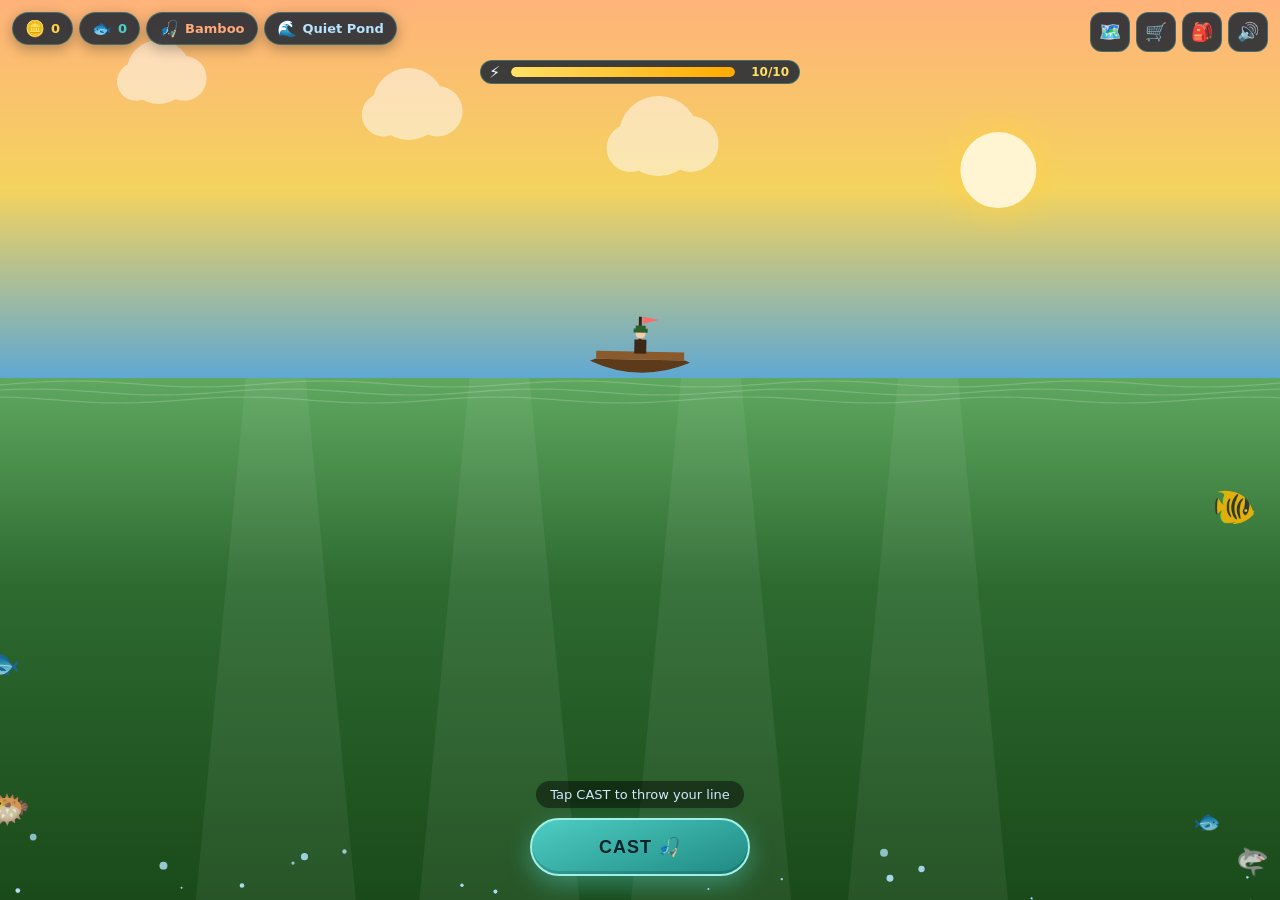
==== commit 876b138d: "feat(energy): switch to daily reset instead of per-tick regen - Energy refills fully once per day at" ====
--- a/index.html
+++ b/index.html
@@ -590,6 +590,7 @@
   energy: 10,
   energyMax: 10,
   muted: false,
+  lastDailyReset: '', // YYYY-MM-DD - tracks when energy was last refilled
 };
 
 const SAVE_KEY = 'reel_frenzy_v1';
@@ -604,6 +605,41 @@
   } catch(e) {}
   state.energyMax = RODS[state.rodIdx].energyMax;
   if (state.energy > state.energyMax) state.energy = state.energyMax;
+  // Daily reset check on load
+  checkDailyReset();
+}
+
+function todayStr() {
+  const d = new Date();
+  return d.getFullYear() + '-' + String(d.getMonth() + 1).padStart(2, '0') + '-' + String(d.getDate()).padStart(2, '0');
+}
+
+function checkDailyReset() {
+  const today = todayStr();
+  if (state.lastDailyReset !== today) {
+    const wasFirstTime = !state.lastDailyReset;
+    state.energy = state.energyMax;
+    state.lastDailyReset = today;
+    saveGame();
+    if (!wasFirstTime) {
+      // Show daily refill notification (if UI is ready)
+      setTimeout(() => showToast('☀️ Daily energy refilled! Good luck angler!', 3000), 600);
+    }
+  }
+}
+
+function msUntilReset() {
+  const now = new Date();
+  const tomorrow = new Date(now.getFullYear(), now.getMonth(), now.getDate() + 1, 0, 0, 0, 0);
+  return tomorrow - now;
+}
+
+function formatCountdown(ms) {
+  const totalSec = Math.max(0, Math.floor(ms / 1000));
+  const h = Math.floor(totalSec / 3600);
+  const m = Math.floor((totalSec % 3600) / 60);
+  const s = totalSec % 60;
+  return `${String(h).padStart(2,'0')}:${String(m).padStart(2,'0')}:${String(s).padStart(2,'0')}`;
 }
 
 function saveGame() {
@@ -980,7 +1016,7 @@
 function startCharge() {
   const z = ZONES[state.zoneIdx];
   if (state.energy < z.energyCost) {
-    showToast('⚡ Not enough energy! Wait or change zone.');
+    showToast(`⚡ Out of energy! Refills in ${formatCountdown(msUntilReset())}`, 2800);
     return;
   }
   phase = PHASE.CHARGING;
@@ -1356,22 +1392,26 @@
 function updateEnergyUI() {
   const pct = (state.energy / state.energyMax) * 100;
   document.getElementById('energy-fill').style.width = pct + '%';
-  document.getElementById('energy-text').textContent = `${Math.floor(state.energy)}/${state.energyMax}`;
-}
-
-// Energy regen every X seconds
-let energyAccum = 0;
-function regenEnergy(dt) {
-  energyAccum += dt;
-  // 1 energy every 3 seconds
-  if (energyAccum > 3) {
-    energyAccum = 0;
-    if (state.energy < state.energyMax) {
-      state.energy = Math.min(state.energyMax, state.energy + 1);
-      updateEnergyUI();
-      saveGame();
-    }
-  }
+  const energyText = document.getElementById('energy-text');
+  if (state.energy <= 0) {
+    energyText.textContent = `0/${state.energyMax} · ${formatCountdown(msUntilReset())}`;
+    energyText.style.color = '#ff9f43';
+  } else {
+    energyText.textContent = `${Math.floor(state.energy)}/${state.energyMax}`;
+    energyText.style.color = '#ffe066';
+  }
+}
+
+// Check for daily reset every 30 seconds (handles users who keep tab open past midnight)
+let dailyCheckAccum = 0;
+function tickDailyReset(dt) {
+  dailyCheckAccum += dt;
+  if (dailyCheckAccum > 30) {
+    dailyCheckAccum = 0;
+    checkDailyReset();
+  }
+  // Live countdown when out of energy
+  if (state.energy <= 0) updateEnergyUI();
 }
 
 // ============================================================
@@ -1611,7 +1651,7 @@
   updateParticles();
   drawParticles();
 
-  regenEnergy(dt);
+  tickDailyReset(dt);
 
   requestAnimationFrame(loop);
 }
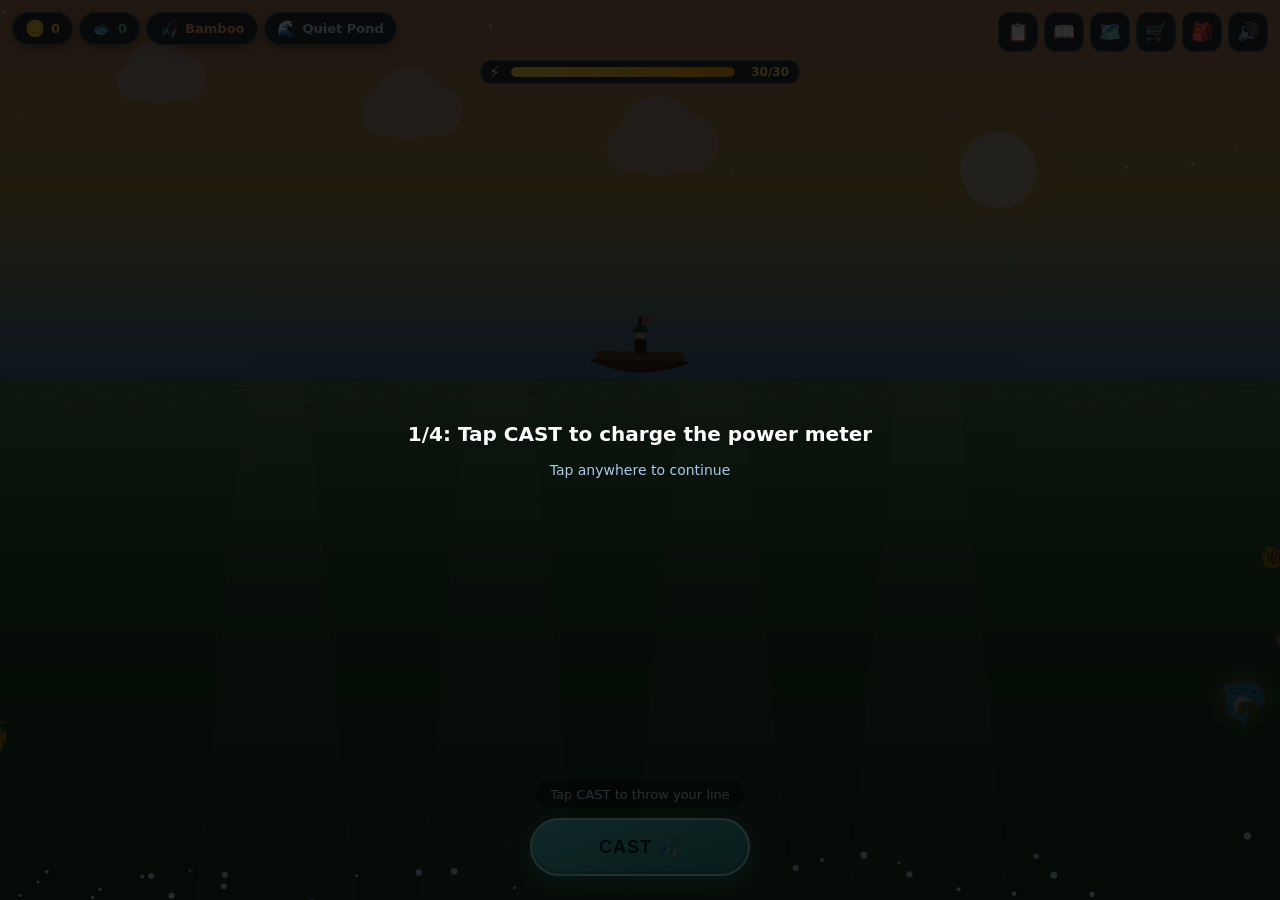
==== commit ccbff52f: "feat: modular rewrite with all features - Split into 6 JS modules + CSS file for maintainability - E" ====
--- a/index.html
+++ b/index.html
@@ -1,404 +1,12 @@
 <!DOCTYPE html>
 <html lang="en">
 <head>
-<meta charset="UTF-8" />
-<meta name="viewport" content="width=device-width, initial-scale=1.0, user-scalable=no, viewport-fit=cover" />
+<meta charset="UTF-8">
+<meta name="viewport" content="width=device-width, initial-scale=1.0, user-scalable=no, viewport-fit=cover">
 <title>Reel Frenzy - A Cozy Fishing Adventure</title>
-<style>
-  :root {
-    --bg-deep: #02101f;
-    --bg-mid: #0a3550;
-    --bg-shallow: #1d6a92;
-    --bg-sky-1: #ffb37a;
-    --bg-sky-2: #f4d35e;
-    --bg-sky-3: #5fa8d3;
-    --accent: #4ecdc4;
-    --gold: #ffd24a;
-    --rare: #54a0ff;
-    --epic: #c56cf0;
-    --legendary: #ff9f43;
-    --mythic: #ff6b6b;
-    --panel: rgba(8, 24, 44, 0.78);
-    --panel-border: rgba(78, 205, 196, 0.35);
-  }
-
-  * { margin: 0; padding: 0; box-sizing: border-box; -webkit-tap-highlight-color: transparent; }
-
-  html, body {
-    width: 100%; height: 100%;
-    overflow: hidden;
-    background: #000;
-    color: #e6f4ff;
-    font-family: 'Segoe UI', Roboto, system-ui, -apple-system, sans-serif;
-    user-select: none;
-    touch-action: none;
-  }
-
-  #game { position: fixed; inset: 0; }
-  canvas { display: block; width: 100%; height: 100%; }
-
-  /* ---------- HUD ---------- */
-  .hud {
-    position: absolute; inset: 0;
-    pointer-events: none;
-    z-index: 10;
-  }
-  .hud > * { pointer-events: auto; }
-
-  .top-bar {
-    position: absolute;
-    top: 12px; left: 12px; right: 12px;
-    display: flex; justify-content: space-between; align-items: flex-start;
-    gap: 8px;
-    flex-wrap: wrap;
-  }
-
-  .stats {
-    display: flex; gap: 6px; flex-wrap: wrap;
-  }
-  .chip {
-    background: var(--panel);
-    border: 1px solid var(--panel-border);
-    border-radius: 999px;
-    padding: 6px 12px;
-    font-size: 13px;
-    font-weight: 600;
-    display: inline-flex; align-items: center; gap: 6px;
-    backdrop-filter: blur(8px);
-    -webkit-backdrop-filter: blur(8px);
-    box-shadow: 0 4px 14px rgba(0,0,0,0.3);
-  }
-  .chip .icon { font-size: 16px; }
-  .chip .v { color: var(--accent); font-variant-numeric: tabular-nums; }
-  .chip.gold .v { color: var(--gold); }
-  .chip.rod .v { color: #ffaa7a; }
-  .chip.zone .v { color: #b6e3ff; }
-
-  .top-actions { display: flex; gap: 6px; flex-wrap: wrap; justify-content: flex-end; }
-  .icon-btn {
-    background: var(--panel);
-    border: 1px solid var(--panel-border);
-    color: #fff;
-    width: 40px; height: 40px;
-    border-radius: 12px;
-    font-size: 18px;
-    cursor: pointer;
-    display: inline-flex; align-items: center; justify-content: center;
-    backdrop-filter: blur(8px);
-    transition: transform .15s ease, background .2s ease;
-  }
-  .icon-btn:hover { background: rgba(78, 205, 196, 0.18); }
-  .icon-btn:active { transform: scale(0.92); }
-
-  /* Energy bar */
-  .energy-wrap {
-    position: absolute;
-    left: 50%; top: 60px;
-    transform: translateX(-50%);
-    width: min(320px, 80vw);
-    background: var(--panel);
-    border: 1px solid var(--panel-border);
-    border-radius: 999px;
-    padding: 4px 10px 4px 30px;
-    backdrop-filter: blur(8px);
-    display: flex; align-items: center; gap: 8px;
-  }
-  .energy-wrap::before {
-    content: '⚡'; position: absolute; left: 8px; top: 50%; transform: translateY(-50%);
-    font-size: 16px;
-  }
-  .energy-bar {
-    flex: 1; height: 10px;
-    background: rgba(255,255,255,0.08);
-    border-radius: 999px; overflow: hidden;
-    position: relative;
-  }
-  .energy-fill {
-    height: 100%; width: 100%;
-    background: linear-gradient(90deg, #ffe066, #ffaa00);
-    box-shadow: 0 0 8px rgba(255,200,80,0.6);
-    transition: width 0.25s ease;
-    border-radius: 999px;
-  }
-  .energy-text { font-size: 12px; font-weight: 700; color: #ffe066; min-width: 46px; text-align: right; }
-
-  /* Action button */
-  .action-area {
-    position: absolute;
-    bottom: 24px; left: 50%; transform: translateX(-50%);
-    display: flex; flex-direction: column; align-items: center; gap: 10px;
-    width: 100%;
-  }
-  .action-btn {
-    pointer-events: auto;
-    background: linear-gradient(160deg, #4ecdc4, #1f8a82);
-    border: 2px solid #a0f0e8;
-    color: #06222a;
-    padding: 16px 44px;
-    border-radius: 999px;
-    font-size: 18px;
-    font-weight: 800;
-    letter-spacing: 1px;
-    text-transform: uppercase;
-    cursor: pointer;
-    box-shadow: 0 8px 24px rgba(78,205,196,0.45), inset 0 -3px 0 rgba(0,0,0,0.15);
-    transition: transform .12s ease, box-shadow .15s ease;
-    min-width: 220px;
-  }
-  .action-btn:active { transform: translateY(2px) scale(0.98); box-shadow: 0 4px 12px rgba(78,205,196,0.35); }
-  .action-btn.danger { background: linear-gradient(160deg, #ff6b6b, #c0392b); border-color: #ffb3b3; color: #fff; }
-  .action-btn.warn { background: linear-gradient(160deg, #ffd24a, #ff9f43); border-color: #ffe98a; color: #4a2900; }
-  .action-btn:disabled { opacity: 0.5; cursor: not-allowed; transform: none; }
-
-  .hint {
-    background: rgba(0,0,0,0.45);
-    padding: 6px 14px;
-    border-radius: 999px;
-    font-size: 13px;
-    color: #cfeaff;
-    font-weight: 500;
-    max-width: 86vw;
-    text-align: center;
-  }
-
-  /* Power meter (cast charging) */
-  .power-meter {
-    position: absolute;
-    bottom: 110px; left: 50%; transform: translateX(-50%);
-    width: min(300px, 70vw); height: 18px;
-    background: rgba(0,0,0,0.5);
-    border: 2px solid #fff;
-    border-radius: 12px;
-    overflow: hidden;
-    display: none;
-  }
-  .power-fill {
-    height: 100%; width: 0%;
-    background: linear-gradient(90deg, #4ecdc4 0%, #ffd24a 50%, #ff6b6b 100%);
-    transition: none;
-  }
-  .power-meter::after {
-    content: ''; position: absolute; top: 0; bottom: 0;
-    left: 70%; width: 2px; background: #fff;
-    box-shadow: 0 0 6px #fff;
-  }
-
-  /* Reel mini-game */
-  .reel-game {
-    position: absolute;
-    right: 18px; top: 50%; transform: translateY(-50%);
-    width: 64px; height: 60vh; max-height: 420px;
-    background: rgba(8, 24, 44, 0.85);
-    border: 2px solid var(--accent);
-    border-radius: 32px;
-    padding: 10px 6px;
-    display: none;
-    box-shadow: 0 10px 40px rgba(0,0,0,0.5);
-  }
-  .reel-track {
-    position: relative;
-    width: 100%; height: 100%;
-    background: rgba(255,255,255,0.05);
-    border-radius: 24px;
-    overflow: hidden;
-  }
-  .reel-zone {
-    position: absolute; left: 4px; right: 4px;
-    height: 90px;
-    background: linear-gradient(180deg, rgba(78,205,196,0.7), rgba(78,205,196,0.4));
-    border: 2px solid #4ecdc4;
-    border-radius: 16px;
-    box-shadow: 0 0 20px rgba(78,205,196,0.5), inset 0 0 10px rgba(255,255,255,0.2);
-    will-change: top;
-  }
-  .reel-fish {
-    position: absolute;
-    left: 50%; transform: translate(-50%, -50%);
-    font-size: 28px;
-    filter: drop-shadow(0 2px 4px rgba(0,0,0,0.6));
-    will-change: top;
-  }
-  .reel-progress {
-    position: absolute; left: -22px; top: 0; bottom: 0;
-    width: 12px;
-    background: rgba(0,0,0,0.5);
-    border: 1px solid rgba(255,255,255,0.3);
-    border-radius: 6px;
-    overflow: hidden;
-  }
-  .reel-progress-fill {
-    position: absolute; left: 0; right: 0; bottom: 0;
-    background: linear-gradient(180deg, #4ecdc4, #2ecc71);
-    box-shadow: 0 0 10px rgba(46,204,113,0.6);
-    transition: height 0.1s linear;
-  }
-
-  /* Catch popup */
-  .catch-card {
-    position: absolute;
-    top: 50%; left: 50%; transform: translate(-50%, -50%) scale(0.6);
-    background: linear-gradient(160deg, rgba(8,24,44,0.95), rgba(20,60,90,0.95));
-    border: 3px solid var(--accent);
-    border-radius: 22px;
-    padding: 24px 32px;
-    text-align: center;
-    box-shadow: 0 20px 60px rgba(0,0,0,0.7), 0 0 40px rgba(78,205,196,0.3);
-    opacity: 0;
-    pointer-events: none;
-    transition: all 0.4s cubic-bezier(0.34, 1.56, 0.64, 1);
-    min-width: 240px;
-  }
-  .catch-card.show { transform: translate(-50%, -50%) scale(1); opacity: 1; }
-  .catch-card .emoji { font-size: 64px; line-height: 1; filter: drop-shadow(0 4px 8px rgba(0,0,0,0.5)); }
-  .catch-card h2 { font-size: 22px; margin-top: 8px; font-weight: 800; }
-  .catch-card .rarity-tag {
-    display: inline-block;
-    margin: 6px 0;
-    padding: 3px 12px;
-    border-radius: 999px;
-    font-size: 11px;
-    font-weight: 700;
-    text-transform: uppercase;
-    letter-spacing: 1.5px;
-  }
-  .catch-card .stats-row {
-    display: flex; justify-content: center; gap: 16px;
-    margin-top: 10px;
-    color: #cfeaff;
-    font-size: 14px;
-  }
-  .catch-card .stats-row b { color: var(--gold); }
-
-  /* Modal */
-  .modal {
-    position: fixed; inset: 0;
-    background: rgba(0,0,0,0.7);
-    backdrop-filter: blur(4px);
-    display: none;
-    align-items: center; justify-content: center;
-    z-index: 100; padding: 16px;
-  }
-  .modal.open { display: flex; }
-  .modal-content {
-    background: linear-gradient(180deg, #0a2540, #061a2c);
-    border: 2px solid var(--accent);
-    border-radius: 20px;
-    padding: 22px;
-    max-width: 480px; width: 100%;
-    max-height: 85vh; overflow-y: auto;
-    box-shadow: 0 20px 60px rgba(0,0,0,0.6);
-  }
-  .modal-content h2 {
-    color: var(--accent);
-    margin-bottom: 14px;
-    text-align: center;
-    font-size: 22px;
-  }
-  .modal-close {
-    float: right; font-size: 26px; cursor: pointer;
-    color: #8ab4d5; line-height: 1; margin-top: -4px;
-  }
-  .modal-close:hover { color: #fff; }
-
-  .shop-item {
-    background: rgba(255,255,255,0.04);
-    border: 1px solid rgba(78, 205, 196, 0.2);
-    border-radius: 12px;
-    padding: 12px;
-    margin: 8px 0;
-    display: flex; justify-content: space-between; align-items: center;
-    gap: 10px;
-  }
-  .shop-item.owned { border-color: #2ecc71; background: rgba(46,204,113,0.08); }
-  .shop-item.equipped { border-color: var(--gold); background: rgba(255,210,74,0.1); box-shadow: 0 0 18px rgba(255,210,74,0.15); }
-  .shop-item h3 { font-size: 16px; margin-bottom: 4px; }
-  .shop-item p { font-size: 12px; color: #a8c8e6; line-height: 1.4; }
-  .shop-item .price { color: var(--gold); font-weight: 700; font-size: 13px; margin-top: 4px; }
-  .small-btn {
-    background: linear-gradient(160deg, #4ecdc4, #1f8a82);
-    border: none; color: #06222a;
-    padding: 8px 16px; border-radius: 8px;
-    font-weight: 700; font-size: 13px;
-    cursor: pointer;
-    white-space: nowrap;
-  }
-  .small-btn:hover { filter: brightness(1.1); }
-  .small-btn:disabled { background: #555; color: #999; cursor: not-allowed; }
-  .small-btn.gold { background: linear-gradient(160deg, #ffd24a, #ff9f43); }
-
-  .inv-grid {
-    display: grid;
-    grid-template-columns: repeat(auto-fill, minmax(80px, 1fr));
-    gap: 8px;
-    margin-top: 8px;
-  }
-  .inv-cell {
-    background: rgba(255,255,255,0.05);
-    border: 1px solid rgba(78, 205, 196, 0.2);
-    border-radius: 10px;
-    padding: 8px 4px;
-    text-align: center;
-    position: relative;
-  }
-  .inv-cell .e { font-size: 28px; }
-  .inv-cell .n { font-size: 10px; color: #a8c8e6; margin-top: 2px; }
-  .inv-cell .c {
-    position: absolute; top: 2px; right: 4px;
-    font-size: 11px; font-weight: 700;
-    background: rgba(0,0,0,0.6);
-    padding: 1px 6px; border-radius: 6px;
-  }
-
-  .zone-btn {
-    background: rgba(255,255,255,0.04);
-    border: 2px solid rgba(78, 205, 196, 0.2);
-    border-radius: 12px;
-    padding: 12px;
-    margin: 6px 0;
-    cursor: pointer;
-    text-align: left;
-    color: #fff;
-    width: 100%;
-    transition: all 0.2s;
-  }
-  .zone-btn:hover { background: rgba(78,205,196,0.1); }
-  .zone-btn.active { border-color: var(--gold); background: rgba(255,210,74,0.08); }
-  .zone-btn.locked { opacity: 0.5; cursor: not-allowed; }
-  .zone-btn h3 { font-size: 15px; margin-bottom: 4px; }
-  .zone-btn p { font-size: 11px; color: #a8c8e6; }
-
-  .rarity-Common { color: #cfd8dc; background: rgba(207,216,220,0.18); border: 1px solid #cfd8dc; }
-  .rarity-Uncommon { color: #2ecc71; background: rgba(46,204,113,0.18); border: 1px solid #2ecc71; }
-  .rarity-Rare { color: var(--rare); background: rgba(84,160,255,0.2); border: 1px solid var(--rare); }
-  .rarity-Epic { color: var(--epic); background: rgba(197,108,240,0.2); border: 1px solid var(--epic); }
-  .rarity-Legendary { color: var(--legendary); background: rgba(255,159,67,0.2); border: 1px solid var(--legendary); }
-  .rarity-Mythic { color: var(--mythic); background: rgba(255,107,107,0.2); border: 1px solid var(--mythic); }
-
-  .toast {
-    position: absolute; top: 110px; left: 50%; transform: translateX(-50%);
-    background: rgba(8,24,44,0.92);
-    border: 1px solid var(--accent);
-    color: #fff;
-    padding: 8px 18px;
-    border-radius: 999px;
-    font-size: 13px;
-    font-weight: 600;
-    opacity: 0;
-    transition: all 0.3s ease;
-    z-index: 30;
-    pointer-events: none;
-  }
-  .toast.show { opacity: 1; transform: translateX(-50%) translateY(0); }
-
-  @media (max-width: 480px) {
-    .chip { padding: 5px 10px; font-size: 12px; }
-    .action-btn { padding: 14px 28px; font-size: 16px; min-width: 180px; }
-    .reel-game { right: 10px; width: 56px; }
-  }
-</style>
+<link rel="stylesheet" href="css/style.css">
 </head>
 <body>
-
 <div id="game">
   <canvas id="canvas"></canvas>
 
@@ -409,8 +17,11 @@
         <div class="chip"><span class="icon">🐟</span><span class="v" id="caught">0</span></div>
         <div class="chip rod"><span class="icon">🎣</span><span class="v" id="rod">Bamboo</span></div>
         <div class="chip zone"><span class="icon">🌊</span><span class="v" id="zone">Pond</span></div>
+        <div class="chip" id="streak-display" style="display:none"><span class="icon">🔥</span><span class="v">x1.0</span></div>
       </div>
       <div class="top-actions">
+        <button class="icon-btn" id="btn-quest" title="Quests">📋</button>
+        <button class="icon-btn" id="btn-bestiary" title="Bestiary">📖</button>
         <button class="icon-btn" id="btn-zone" title="Zones">🗺️</button>
         <button class="icon-btn" id="btn-shop" title="Shop">🛒</button>
         <button class="icon-btn" id="btn-inv" title="Inventory">🎒</button>
@@ -420,7 +31,7 @@
 
     <div class="energy-wrap">
       <div class="energy-bar"><div class="energy-fill" id="energy-fill"></div></div>
-      <div class="energy-text" id="energy-text">10/10</div>
+      <div class="energy-text" id="energy-text">30/30</div>
     </div>
 
     <div class="power-meter" id="power-meter">
@@ -453,1221 +64,26 @@
     <div class="toast" id="toast"></div>
   </div>
 
-  <!-- Zones Modal -->
-  <div class="modal" id="zone-modal">
-    <div class="modal-content">
-      <span class="modal-close" data-close="zone-modal">&times;</span>
-      <h2>🗺️ Fishing Zones</h2>
-      <div id="zone-list"></div>
-    </div>
+  <!-- Tutorial Overlay -->
+  <div id="tutorial-overlay" style="display:none;position:fixed;inset:0;background:rgba(0,0,0,0.8);z-index:200;align-items:center;justify-content:center;flex-direction:column;gap:16px;">
+    <p id="tutorial-text" style="color:#fff;font-size:20px;font-weight:700;text-align:center;max-width:80vw;"></p>
+    <p style="color:#a8c8e6;font-size:14px;">Tap anywhere to continue</p>
   </div>
 
-  <!-- Shop Modal -->
-  <div class="modal" id="shop-modal">
-    <div class="modal-content">
-      <span class="modal-close" data-close="shop-modal">&times;</span>
-      <h2>🛒 Tackle Shop</h2>
-      <div id="shop-list"></div>
-    </div>
-  </div>
-
-  <!-- Inventory Modal -->
-  <div class="modal" id="inv-modal">
-    <div class="modal-content">
-      <span class="modal-close" data-close="inv-modal">&times;</span>
-      <h2>🎒 Bait Bucket</h2>
-      <div id="inv-summary" style="text-align:center;color:#a8c8e6;font-size:13px;margin-bottom:8px;"></div>
-      <div class="inv-grid" id="inv-grid"></div>
-      <div style="display:flex;gap:8px;margin-top:14px;">
-        <button class="small-btn gold" id="sell-all" style="flex:1;">💰 Sell All</button>
-      </div>
-    </div>
-  </div>
+  <!-- Modals -->
+  <div class="modal" id="zone-modal"><div class="modal-content"><span class="modal-close" data-close="zone-modal">&times;</span><h2>🗺️ Fishing Zones</h2><div id="zone-list"></div></div></div>
+  <div class="modal" id="shop-modal"><div class="modal-content"><span class="modal-close" data-close="shop-modal">&times;</span><h2>🛒 Tackle Shop</h2><div id="shop-list"></div></div></div>
+  <div class="modal" id="inv-modal"><div class="modal-content"><span class="modal-close" data-close="inv-modal">&times;</span><h2>🎒 Bait Bucket</h2><div id="inv-summary" style="text-align:center;color:#a8c8e6;font-size:13px;margin-bottom:8px;"></div><div class="inv-grid" id="inv-grid"></div><div style="display:flex;gap:8px;margin-top:14px;"><button class="small-btn gold" id="sell-all" style="flex:1;">💰 Sell All</button></div></div></div>
+  <div class="modal" id="quest-modal"><div class="modal-content"><span class="modal-close" data-close="quest-modal">&times;</span><h2>📋 Daily Quests</h2><div id="quest-list"></div></div></div>
+  <div class="modal" id="bestiary-modal"><div class="modal-content"><span class="modal-close" data-close="bestiary-modal">&times;</span><h2>📖 Bestiary</h2><div class="inv-grid" id="bestiary-list"></div></div></div>
 </div>
 
-<script>
-"use strict";
-
-// ============================================================
-// CONSTANTS & DATA
-// ============================================================
-
-const RARITY = {
-  Common:    { color: '#cfd8dc', mult: 1.0,  weight: 50 },
-  Uncommon:  { color: '#2ecc71', mult: 1.4,  weight: 25 },
-  Rare:      { color: '#54a0ff', mult: 2.0,  weight: 14 },
-  Epic:      { color: '#c56cf0', mult: 3.5,  weight: 7  },
-  Legendary: { color: '#ff9f43', mult: 6.0,  weight: 3  },
-  Mythic:    { color: '#ff6b6b', mult: 12.0, weight: 1  },
-};
-
-// Each fish: e=emoji, base=base value, kg=base kg, sp=swim speed scalar
-const FISH = [
-  // Common
-  { name: 'Sardine',    e: '🐟', rarity: 'Common',    base: 6,   kg: 0.4,  sp: 1.4 },
-  { name: 'Minnow',     e: '🐠', rarity: 'Common',    base: 8,   kg: 0.3,  sp: 1.6 },
-  { name: 'Anchovy',    e: '🐟', rarity: 'Common',    base: 10,  kg: 0.5,  sp: 1.3 },
-  // Uncommon
-  { name: 'Trout',      e: '🐠', rarity: 'Uncommon',  base: 22,  kg: 1.2,  sp: 1.1 },
-  { name: 'Bass',       e: '🐟', rarity: 'Uncommon',  base: 28,  kg: 1.8,  sp: 1.0 },
-  { name: 'Carp',       e: '🐠', rarity: 'Uncommon',  base: 32,  kg: 2.5,  sp: 0.9 },
-  // Rare
-  { name: 'Salmon',     e: '🐟', rarity: 'Rare',      base: 75,  kg: 3.5,  sp: 1.0 },
-  { name: 'Pufferfish', e: '🐡', rarity: 'Rare',      base: 90,  kg: 1.5,  sp: 0.8 },
-  { name: 'Octopus',    e: '🐙', rarity: 'Rare',      base: 110, kg: 4.0,  sp: 0.7 },
-  // Epic
-  { name: 'Swordfish',  e: '🗡️', rarity: 'Epic',      base: 220, kg: 25,   sp: 0.9 },
-  { name: 'Lobster',    e: '🦞', rarity: 'Epic',      base: 260, kg: 3.5,  sp: 0.6 },
-  { name: 'Shark',      e: '🦈', rarity: 'Epic',      base: 320, kg: 80,   sp: 1.2 },
-  // Legendary
-  { name: 'Dolphin',    e: '🐬', rarity: 'Legendary', base: 700, kg: 150,  sp: 1.3 },
-  { name: 'Whale',      e: '🐋', rarity: 'Legendary', base: 1100,kg: 4500, sp: 0.5 },
-  { name: 'Golden Koi', e: '🐡', rarity: 'Legendary', base: 1500,kg: 8,    sp: 1.0 },
-  // Mythic
-  { name: 'Kraken',     e: '🦑', rarity: 'Mythic',    base: 4500,kg: 900,  sp: 0.6 },
-  { name: 'Sea Dragon', e: '🐲', rarity: 'Mythic',    base: 6000,kg: 200,  sp: 1.1 },
-];
-
-// Zones: fish pool weights, depth, unlock cost
-const ZONES = [
-  {
-    id: 'pond', name: 'Quiet Pond', emoji: '🪷', cost: 0,
-    desc: 'A calm pond. Easy fish, common rewards.',
-    palette: { sky1: '#ffb37a', sky2: '#f4d35e', sky3: '#5fa8d3', deep: '#1a4a1a', mid: '#2d6a30', shallow: '#5fa860' },
-    rarityBoost: { Common: 1.5, Uncommon: 1.0, Rare: 0.4, Epic: 0.0, Legendary: 0.0, Mythic: 0.0 },
-    energyCost: 1,
-  },
-  {
-    id: 'lake', name: 'Misty Lake', emoji: '🌫️', cost: 250,
-    desc: 'Cool waters with bigger fish.',
-    palette: { sky1: '#a8c8e6', sky2: '#dce8f5', sky3: '#7fa8d3', deep: '#0a3550', mid: '#1d6a92', shallow: '#4a9bbf' },
-    rarityBoost: { Common: 1.0, Uncommon: 1.5, Rare: 1.0, Epic: 0.4, Legendary: 0.0, Mythic: 0.0 },
-    energyCost: 2,
-  },
-  {
-    id: 'reef', name: 'Coral Reef', emoji: '🪸', cost: 1500,
-    desc: 'Vibrant reef teeming with rare species.',
-    palette: { sky1: '#ff9f9f', sky2: '#ffd28a', sky3: '#5fc4d3', deep: '#02101f', mid: '#0a3550', shallow: '#1d8a92' },
-    rarityBoost: { Common: 0.6, Uncommon: 1.2, Rare: 1.8, Epic: 1.2, Legendary: 0.3, Mythic: 0.0 },
-    energyCost: 3,
-  },
-  {
-    id: 'deep', name: 'Deep Trench', emoji: '🌑', cost: 8000,
-    desc: 'Dark depths. Legendary creatures await.',
-    palette: { sky1: '#3b3b6d', sky2: '#1f1f44', sky3: '#0a1030', deep: '#000510', mid: '#02091a', shallow: '#1a2a4a' },
-    rarityBoost: { Common: 0.2, Uncommon: 0.6, Rare: 1.4, Epic: 1.8, Legendary: 1.2, Mythic: 0.4 },
-    energyCost: 5,
-  },
-  {
-    id: 'abyss', name: 'Abyssal Rift', emoji: '🔮', cost: 40000,
-    desc: 'Reality bends here. Mythic catches possible.',
-    palette: { sky1: '#6a0dad', sky2: '#2a0a44', sky3: '#06002a', deep: '#000005', mid: '#0a0530', shallow: '#2a1060' },
-    rarityBoost: { Common: 0.0, Uncommon: 0.3, Rare: 0.8, Epic: 1.5, Legendary: 2.0, Mythic: 1.2 },
-    energyCost: 8,
-  },
-];
-
-const RODS = [
-  { name: 'Bamboo',    cost: 0,     power: 1.0, energyMax: 10, reelSpeed: 1.0, lineWidth: 1.0 },
-  { name: 'Fiberglass',cost: 200,   power: 1.3, energyMax: 14, reelSpeed: 1.2, lineWidth: 1.1 },
-  { name: 'Carbon',    cost: 1200,  power: 1.7, energyMax: 18, reelSpeed: 1.4, lineWidth: 1.2 },
-  { name: 'Titanium',  cost: 5000,  power: 2.2, energyMax: 24, reelSpeed: 1.6, lineWidth: 1.4 },
-  { name: 'Mythril',   cost: 20000, power: 3.0, energyMax: 32, reelSpeed: 1.9, lineWidth: 1.6 },
-  { name: 'Celestial', cost: 100000,power: 4.5, energyMax: 50, reelSpeed: 2.3, lineWidth: 2.0 },
-];
-
-// ============================================================
-// STATE
-// ============================================================
-
-let state = {
-  gold: 0,
-  caught: 0,
-  rodIdx: 0,
-  zoneIdx: 0,
-  ownedZones: ['pond'],
-  inventory: {}, // name -> { fish:obj, count:n, totalKg, totalValue }
-  energy: 10,
-  energyMax: 10,
-  muted: false,
-  lastDailyReset: '', // YYYY-MM-DD - tracks when energy was last refilled
-};
-
-const SAVE_KEY = 'reel_frenzy_v1';
-
-function loadGame() {
-  try {
-    const raw = localStorage.getItem(SAVE_KEY);
-    if (raw) {
-      const d = JSON.parse(raw);
-      Object.assign(state, d);
-    }
-  } catch(e) {}
-  state.energyMax = RODS[state.rodIdx].energyMax;
-  if (state.energy > state.energyMax) state.energy = state.energyMax;
-  // Daily reset check on load
-  checkDailyReset();
-}
-
-function todayStr() {
-  const d = new Date();
-  return d.getFullYear() + '-' + String(d.getMonth() + 1).padStart(2, '0') + '-' + String(d.getDate()).padStart(2, '0');
-}
-
-function checkDailyReset() {
-  const today = todayStr();
-  if (state.lastDailyReset !== today) {
-    const wasFirstTime = !state.lastDailyReset;
-    state.energy = state.energyMax;
-    state.lastDailyReset = today;
-    saveGame();
-    if (!wasFirstTime) {
-      // Show daily refill notification (if UI is ready)
-      setTimeout(() => showToast('☀️ Daily energy refilled! Good luck angler!', 3000), 600);
-    }
-  }
-}
-
-function msUntilReset() {
-  const now = new Date();
-  const tomorrow = new Date(now.getFullYear(), now.getMonth(), now.getDate() + 1, 0, 0, 0, 0);
-  return tomorrow - now;
-}
-
-function formatCountdown(ms) {
-  const totalSec = Math.max(0, Math.floor(ms / 1000));
-  const h = Math.floor(totalSec / 3600);
-  const m = Math.floor((totalSec % 3600) / 60);
-  const s = totalSec % 60;
-  return `${String(h).padStart(2,'0')}:${String(m).padStart(2,'0')}:${String(s).padStart(2,'0')}`;
-}
-
-function saveGame() {
-  try { localStorage.setItem(SAVE_KEY, JSON.stringify(state)); } catch(e) {}
-}
-
-// ============================================================
-// CANVAS SETUP
-// ============================================================
-
-const canvas = document.getElementById('canvas');
-const ctx = canvas.getContext('2d');
-let W = 0, H = 0, DPR = Math.min(window.devicePixelRatio || 1, 2);
-
-function resize() {
-  W = window.innerWidth; H = window.innerHeight;
-  canvas.width = W * DPR; canvas.height = H * DPR;
-  canvas.style.width = W + 'px'; canvas.style.height = H + 'px';
-  ctx.setTransform(DPR, 0, 0, DPR, 0, 0);
-}
-window.addEventListener('resize', resize);
-resize();
-
-// Visual constants
-function waterTopY() { return H * 0.42; }
-
-// ============================================================
-// AMBIENT FISH (visual decoration in water)
-// ============================================================
-
-const ambient = [];
-function spawnAmbient() {
-  const z = ZONES[state.zoneIdx];
-  const rarityRoll = Math.random();
-  let rarity = 'Common';
-  if (rarityRoll > 0.97) rarity = 'Legendary';
-  else if (rarityRoll > 0.85) rarity = 'Epic';
-  else if (rarityRoll > 0.65) rarity = 'Rare';
-  else if (rarityRoll > 0.4) rarity = 'Uncommon';
-  const pool = FISH.filter(f => f.rarity === rarity);
-  if (!pool.length) return;
-  const proto = pool[Math.floor(Math.random() * pool.length)];
-  const dir = Math.random() < 0.5 ? 1 : -1;
-  ambient.push({
-    proto,
-    x: dir > 0 ? -50 : W + 50,
-    y: waterTopY() + 40 + Math.random() * (H - waterTopY() - 80),
-    vx: dir * (0.4 + Math.random() * 0.8) * proto.sp,
-    vy: 0,
-    phase: Math.random() * Math.PI * 2,
-    wob: 0.3 + Math.random() * 0.4,
-    size: 22 + Math.random() * 14 + (rarity === 'Legendary' ? 10 : 0),
-  });
-}
-function updateAmbient(dt) {
-  if (ambient.length < 9 && Math.random() < 0.02) spawnAmbient();
-  for (let i = ambient.length - 1; i >= 0; i--) {
-    const a = ambient[i];
-    a.phase += dt * 2;
-    a.x += a.vx * dt * 60;
-    a.y += Math.sin(a.phase) * a.wob;
-    if (a.y < waterTopY() + 30) a.y = waterTopY() + 30;
-    if (a.y > H - 30) a.y = H - 30;
-    if (a.x < -80 || a.x > W + 80) ambient.splice(i, 1);
-  }
-}
-function drawAmbient() {
-  for (const a of ambient) {
-    ctx.save();
-    ctx.translate(a.x, a.y);
-    if (a.vx < 0) ctx.scale(-1, 1);
-    ctx.font = `${a.size}px sans-serif`;
-    ctx.textAlign = 'center'; ctx.textBaseline = 'middle';
-    ctx.globalAlpha = 0.85;
-    if (a.proto.rarity === 'Legendary' || a.proto.rarity === 'Mythic') {
-      ctx.shadowColor = RARITY[a.proto.rarity].color;
-      ctx.shadowBlur = 18;
-    }
-    ctx.fillText(a.proto.e, 0, 0);
-    ctx.restore();
-  }
-}
-
-// ============================================================
-// PARTICLES (splashes, sparkles)
-// ============================================================
-
-const particles = [];
-function addSplash(x, y) {
-  for (let i = 0; i < 14; i++) {
-    particles.push({
-      x, y,
-      vx: (Math.random() - 0.5) * 4,
-      vy: -Math.random() * 5 - 1,
-      g: 0.18,
-      r: 2 + Math.random() * 3,
-      life: 1,
-      decay: 0.018 + Math.random() * 0.02,
-      color: 'rgba(170,220,255,',
-    });
-  }
-}
-function addSparkle(x, y, color = 'rgba(255,210,74,') {
-  for (let i = 0; i < 18; i++) {
-    particles.push({
-      x, y,
-      vx: (Math.random() - 0.5) * 6,
-      vy: (Math.random() - 0.5) * 6,
-      g: 0,
-      r: 1 + Math.random() * 3,
-      life: 1,
-      decay: 0.02,
-      color,
-    });
-  }
-}
-function updateParticles() {
-  for (let i = particles.length - 1; i >= 0; i--) {
-    const p = particles[i];
-    p.x += p.vx; p.y += p.vy; p.vy += p.g;
-    p.life -= p.decay;
-    if (p.life <= 0) particles.splice(i, 1);
-  }
-}
-function drawParticles() {
-  for (const p of particles) {
-    ctx.fillStyle = p.color + p.life.toFixed(2) + ')';
-    ctx.beginPath();
-    ctx.arc(p.x, p.y, p.r, 0, Math.PI * 2);
-    ctx.fill();
-  }
-}
-
-// ============================================================
-// BACKGROUND (sky + water)
-// ============================================================
-
-function drawScene(dt, time) {
-  const z = ZONES[state.zoneIdx];
-  const p = z.palette;
-  const wT = waterTopY();
-
-  // Sky
-  const skyGrad = ctx.createLinearGradient(0, 0, 0, wT);
-  skyGrad.addColorStop(0, p.sky1);
-  skyGrad.addColorStop(0.5, p.sky2);
-  skyGrad.addColorStop(1, p.sky3);
-  ctx.fillStyle = skyGrad;
-  ctx.fillRect(0, 0, W, wT);
-
-  // Sun/Moon
-  const sunX = W * 0.78, sunY = wT * 0.45;
-  ctx.save();
-  ctx.shadowColor = z.id === 'deep' || z.id === 'abyss' ? '#cfeaff' : '#ffd24a';
-  ctx.shadowBlur = 40;
-  ctx.fillStyle = z.id === 'deep' || z.id === 'abyss' ? '#e6e8f5' : '#fff5d2';
-  ctx.beginPath(); ctx.arc(sunX, sunY, 38, 0, Math.PI * 2); ctx.fill();
-  ctx.restore();
-
-  // Distant clouds
-  ctx.fillStyle = 'rgba(255,255,255,0.5)';
-  for (let i = 0; i < 4; i++) {
-    const cx = ((time * 6 + i * 250) % (W + 200)) - 100;
-    const cy = 40 + i * 32;
-    drawCloud(cx, cy, 28 + i * 4);
-  }
-
-  // Water surface line with shimmer
-  const waterGrad = ctx.createLinearGradient(0, wT, 0, H);
-  waterGrad.addColorStop(0, p.shallow);
-  waterGrad.addColorStop(0.4, p.mid);
-  waterGrad.addColorStop(1, p.deep);
-  ctx.fillStyle = waterGrad;
-  ctx.fillRect(0, wT, W, H - wT);
-
-  // Wave shimmer
-  ctx.save();
-  ctx.strokeStyle = 'rgba(255,255,255,0.18)';
-  ctx.lineWidth = 1.2;
-  for (let i = 0; i < 3; i++) {
-    ctx.beginPath();
-    for (let x = 0; x <= W; x += 8) {
-      const y = wT + 6 + i * 8 + Math.sin((x + time * 80) * 0.025 + i) * 3;
-      if (x === 0) ctx.moveTo(x, y); else ctx.lineTo(x, y);
-    }
-    ctx.stroke();
-  }
-  ctx.restore();
-
-  // Light rays
-  ctx.save();
-  ctx.globalAlpha = 0.06;
-  ctx.fillStyle = '#ffffff';
-  for (let i = 0; i < 4; i++) {
-    const rx = (W * 0.2) + i * (W * 0.18) + Math.sin(time + i) * 20;
-    ctx.beginPath();
-    ctx.moveTo(rx - 30, wT);
-    ctx.lineTo(rx + 30, wT);
-    ctx.lineTo(rx + 80, H);
-    ctx.lineTo(rx - 80, H);
-    ctx.closePath();
-    ctx.fill();
-  }
-  ctx.restore();
-
-  // Bubbles
-  if (Math.random() < 0.5) {
-    particles.push({
-      x: Math.random() * W,
-      y: H + 5,
-      vx: (Math.random() - 0.5) * 0.4,
-      vy: -0.8 - Math.random() * 0.8,
-      g: 0,
-      r: 1 + Math.random() * 3,
-      life: 1,
-      decay: 0.005,
-      color: 'rgba(180,230,255,',
-    });
-  }
-
-  // Boat
-  drawBoat(time);
-
-  // Ambient fish
-  drawAmbient();
-}
-
-function drawCloud(x, y, r) {
-  ctx.beginPath();
-  ctx.arc(x, y, r, 0, Math.PI * 2);
-  ctx.arc(x + r * 0.8, y + r * 0.2, r * 0.7, 0, Math.PI * 2);
-  ctx.arc(x - r * 0.7, y + r * 0.3, r * 0.6, 0, Math.PI * 2);
-  ctx.fill();
-}
-
-function drawBoat(time) {
-  const cx = W / 2;
-  const wT = waterTopY();
-  const bob = Math.sin(time * 1.5) * 2;
-  const by = wT - 18 + bob;
-
-  ctx.save();
-  ctx.translate(cx, by);
-  ctx.rotate(Math.sin(time * 1.5) * 0.025);
-
-  // Hull
-  ctx.fillStyle = '#5d3a1a';
-  ctx.beginPath();
-  ctx.moveTo(-50, 0);
-  ctx.quadraticCurveTo(0, 22, 50, 0);
-  ctx.lineTo(45, -2);
-  ctx.lineTo(-45, -2);
-  ctx.closePath();
-  ctx.fill();
-
-  // Hull stripe
-  ctx.fillStyle = '#8b5a2b';
-  ctx.fillRect(-44, -10, 88, 8);
-
-  // Mast
-  ctx.fillStyle = '#3d2410';
-  ctx.fillRect(-2, -45, 3, 35);
-
-  // Flag
-  ctx.fillStyle = '#ff6b6b';
-  ctx.beginPath();
-  ctx.moveTo(2, -45);
-  ctx.lineTo(18, -42);
-  ctx.lineTo(2, -38);
-  ctx.closePath();
-  ctx.fill();
-
-  // Angler (simple)
-  ctx.fillStyle = '#3d2818';
-  ctx.fillRect(-6, -22, 12, 14);
-  ctx.fillStyle = '#f4cba6';
-  ctx.beginPath();
-  ctx.arc(0, -28, 5, 0, Math.PI * 2);
-  ctx.fill();
-  // Hat
-  ctx.fillStyle = '#2c5f2d';
-  ctx.fillRect(-7, -33, 14, 4);
-  ctx.fillRect(-5, -36, 10, 4);
-
-  ctx.restore();
-
-  return { x: cx, y: by };
-}
-
-// ============================================================
-// FISHING LOOP
-// ============================================================
-
-const PHASE = { IDLE: 0, CHARGING: 1, CASTING: 2, WAITING: 3, BITE: 4, REELING: 5 };
-let phase = PHASE.IDLE;
-let phaseTime = 0;
-let cast = { distance: 0, bobberX: 0, bobberY: 0, targetY: 0, power: 0 };
-let pendingFish = null; // { proto, weight, value, hp }
-let chargePower = 0; // 0..1
-let chargeDir = 1;
-let biteWindow = 0;
-let bitePulse = 0;
-
-// Reel mini-game state
-let reel = {
-  fishY: 0.5,           // 0=top, 1=bottom
-  fishVy: 0,
-  fishTargetY: 0.5,
-  zoneY: 0.5,           // center y of zone
-  zoneVy: 0,
-  zoneSize: 0.2,        // height fraction
-  progress: 0.3,        // 0..1 (fail at 0, succeed at 1)
-  pulling: false,
-  duration: 0,
-  difficulty: 1,
-};
-
-function rollFish() {
-  const z = ZONES[state.zoneIdx];
-  const rod = RODS[state.rodIdx];
-
-  // Compute weighted pool by rarity using zone boosts
-  const buckets = {};
-  for (const r in RARITY) {
-    const w = RARITY[r].weight * (z.rarityBoost[r] ?? 1.0) * (1 + (rod.power - 1) * 0.05);
-    if (w > 0) buckets[r] = w;
-  }
-  const total = Object.values(buckets).reduce((a, b) => a + b, 0);
-  let roll = Math.random() * total;
-  let chosenRarity = 'Common';
-  for (const r in buckets) {
-    roll -= buckets[r];
-    if (roll <= 0) { chosenRarity = r; break; }
-  }
-  const pool = FISH.filter(f => f.rarity === chosenRarity);
-  if (!pool.length) return null;
-  const proto = pool[Math.floor(Math.random() * pool.length)];
-
-  // Roll weight (size variance)
-  const sizeRoll = 0.7 + Math.random() * 0.7; // 0.7x - 1.4x
-  const wKg = +(proto.kg * sizeRoll).toFixed(2);
-
-  // Value also scales with size
-  const baseValue = Math.round(proto.base * RARITY[chosenRarity].mult * sizeRoll);
-
-  return {
-    proto,
-    rarity: chosenRarity,
-    weight: wKg,
-    value: baseValue,
-    hp: 1.0, // not used directly; mini-game difficulty derived
-  };
-}
-
-function setHint(text) {
-  document.getElementById('hint').textContent = text;
-}
-
-function setActionBtn(label, cls = '') {
-  const btn = document.getElementById('action-btn');
-  btn.textContent = label;
-  btn.className = 'action-btn ' + cls;
-}
-
-function showToast(msg, ms = 1800) {
-  const t = document.getElementById('toast');
-  t.textContent = msg;
-  t.classList.add('show');
-  clearTimeout(t._tm);
-  t._tm = setTimeout(() => t.classList.remove('show'), ms);
-}
-
-// ---- CAST ----
-function startCharge() {
-  const z = ZONES[state.zoneIdx];
-  if (state.energy < z.energyCost) {
-    showToast(`⚡ Out of energy! Refills in ${formatCountdown(msUntilReset())}`, 2800);
-    return;
-  }
-  phase = PHASE.CHARGING;
-  chargePower = 0;
-  chargeDir = 1;
-  document.getElementById('power-meter').style.display = 'block';
-  setActionBtn('RELEASE 🎯', 'warn');
-  setHint('Release at the white line for max distance!');
-}
-
-function releaseCharge() {
-  if (phase !== PHASE.CHARGING) return;
-  // chargePower is 0..1 with sweet spot near 0.7
-  const accuracy = 1 - Math.abs(chargePower - 0.7);
-  cast.power = chargePower;
-  cast.distance = 0.3 + chargePower * 0.7;
-  document.getElementById('power-meter').style.display = 'none';
-
-  // Spend energy
-  const z = ZONES[state.zoneIdx];
-  state.energy = Math.max(0, state.energy - z.energyCost);
-  saveGame();
-  updateEnergyUI();
-
-  // Start cast animation
-  phase = PHASE.CASTING;
-  phaseTime = 0;
-  cast.bobberX = W / 2;
-  cast.bobberY = waterTopY() - 16;
-  // Random landing offset based on accuracy
-  const offset = (Math.random() - 0.5) * (1 - accuracy) * 200;
-  cast.targetX = W / 2 + offset;
-  cast.targetY = waterTopY() + 30 + cast.distance * (H - waterTopY() - 80);
-
-  setActionBtn('...', '');
-  setHint('Casting...');
-  sfx('cast');
-}
-
-function castUpdate(dt) {
-  phaseTime += dt;
-  const t = Math.min(phaseTime / 0.6, 1);
-  // Parabolic arc
-  const sx = W / 2, sy = waterTopY() - 16;
-  const ex = cast.targetX, ey = cast.targetY;
-  cast.bobberX = sx + (ex - sx) * t;
-  const peakLift = -Math.min(120, cast.distance * 200);
-  cast.bobberY = sy + (ey - sy) * t + peakLift * Math.sin(Math.PI * t);
-
-  if (t >= 1) {
-    cast.bobberY = ey;
-    addSplash(cast.bobberX, cast.bobberY);
-    sfx('splash');
-    phase = PHASE.WAITING;
-    phaseTime = 0;
-    // Wait time inversely related to power (longer cast = slightly longer wait)
-    biteWindow = 1.5 + Math.random() * 4 + cast.distance * 1.5;
-    setActionBtn('WAITING...', '');
-    setHint('🫧 Watch the bobber...');
-  }
-}
-
-function waitUpdate(dt) {
-  phaseTime += dt;
-  if (phaseTime >= biteWindow) {
-    // Bite!
-    pendingFish = rollFish();
-    if (!pendingFish) { resetToIdle(); return; }
-    phase = PHASE.BITE;
-    phaseTime = 0;
-    bitePulse = 0;
-    sfx('bite');
-    setActionBtn('HOOK! 🎯', 'danger');
-    setHint('Tap quickly to set the hook!');
-  }
-}
-
-function biteUpdate(dt) {
-  phaseTime += dt;
-  bitePulse += dt;
-  if (phaseTime > 1.4) {
-    // Missed
-    sfx('miss');
-    showToast('💨 Got away!');
-    resetToIdle();
-  }
-}
-
-function hookFish() {
-  if (phase !== PHASE.BITE || !pendingFish) return;
-  // Start reel mini-game
-  phase = PHASE.REELING;
-  phaseTime = 0;
-
-  const rod = RODS[state.rodIdx];
-  const rarityIdx = Object.keys(RARITY).indexOf(pendingFish.rarity);
-  reel.difficulty = 0.6 + rarityIdx * 0.35; // higher rarity = harder
-  reel.zoneSize = Math.max(0.13, 0.30 - rarityIdx * 0.025) * (0.85 + (rod.lineWidth - 1) * 0.4);
-  reel.fishY = 0.5;
-  reel.fishVy = 0;
-  reel.fishTargetY = 0.3 + Math.random() * 0.4;
-  reel.zoneY = 0.5;
-  reel.zoneVy = 0;
-  reel.progress = 0.35;
-  reel.pulling = false;
-  reel.duration = 0;
-  reel.maxDuration = 14 + rarityIdx * 3; // seconds before fail
-
-  document.getElementById('reel-game').style.display = 'block';
-  setActionBtn('HOLD 🎣', 'warn');
-  setHint('HOLD to pull up. Release to drop. Match the fish!');
-  sfx('hook');
-}
-
-function reelUpdate(dt) {
-  reel.duration += dt;
-  if (reel.duration > reel.maxDuration) {
-    // Time up - lose
-    finishReel(false);
-    return;
-  }
-
-  // Fish AI: pick new target periodically based on difficulty
-  reel.fishTargetTimer = (reel.fishTargetTimer || 0) - dt;
-  if (reel.fishTargetTimer <= 0) {
-    reel.fishTargetY = 0.1 + Math.random() * 0.8;
-    reel.fishTargetTimer = 0.4 + Math.random() * (1.0 / reel.difficulty);
-  }
-  // Fish moves toward target with some velocity
-  const fishAccel = (reel.fishTargetY - reel.fishY) * 4 * reel.difficulty;
-  reel.fishVy += fishAccel * dt;
-  reel.fishVy *= 0.9;
-  reel.fishY += reel.fishVy * dt;
-  reel.fishY = Math.max(0.05, Math.min(0.95, reel.fishY));
-
-  // Zone physics: gravity pulls down, pull pushes up
-  const pullForce = reel.pulling ? -2.0 * RODS[state.rodIdx].reelSpeed : 1.4;
-  reel.zoneVy += pullForce * dt;
-  reel.zoneVy *= 0.92;
-  reel.zoneY += reel.zoneVy * dt;
-  if (reel.zoneY < reel.zoneSize / 2) { reel.zoneY = reel.zoneSize / 2; reel.zoneVy = 0; }
-  if (reel.zoneY > 1 - reel.zoneSize / 2) { reel.zoneY = 1 - reel.zoneSize / 2; reel.zoneVy = 0; }
-
-  // Check if fish is inside zone
-  const inside = Math.abs(reel.fishY - reel.zoneY) < reel.zoneSize / 2;
-  const progressRate = inside ? 0.22 * RODS[state.rodIdx].reelSpeed : -0.14;
-  reel.progress += progressRate * dt;
-
-  if (reel.progress >= 1) { finishReel(true); return; }
-  if (reel.progress <= 0) { finishReel(false); return; }
-
-  // Update DOM
-  const game = document.getElementById('reel-game');
-  const trackH = game.clientHeight - 20; // approx (padding)
-  const fishEl = document.getElementById('reel-fish');
-  const zoneEl = document.getElementById('reel-zone');
-  const progEl = document.getElementById('reel-progress');
-  fishEl.textContent = pendingFish.proto.e;
-  fishEl.style.top = (reel.fishY * 100) + '%';
-  zoneEl.style.height = (reel.zoneSize * 100) + '%';
-  zoneEl.style.top = ((reel.zoneY - reel.zoneSize / 2) * 100) + '%';
-  zoneEl.style.background = inside
-    ? 'linear-gradient(180deg, rgba(46,204,113,0.8), rgba(46,204,113,0.45))'
-    : 'linear-gradient(180deg, rgba(78,205,196,0.7), rgba(78,205,196,0.4))';
-  zoneEl.style.borderColor = inside ? '#2ecc71' : '#4ecdc4';
-  progEl.style.height = (reel.progress * 100) + '%';
-}
-
-function finishReel(success) {
-  document.getElementById('reel-game').style.display = 'none';
-  if (success && pendingFish) {
-    landFish(pendingFish);
-  } else {
-    sfx('miss');
-    showToast('🐟 Got away!');
-  }
-  resetToIdle();
-}
-
-function landFish(f) {
-  state.gold += f.value;
-  state.caught += 1;
-  // Inventory bucket
-  const key = f.proto.name;
-  if (!state.inventory[key]) {
-    state.inventory[key] = { name: f.proto.name, e: f.proto.e, rarity: f.rarity, count: 0, totalKg: 0, totalValue: 0 };
-  }
-  state.inventory[key].count += 1;
-  state.inventory[key].totalKg += f.weight;
-  state.inventory[key].totalValue += f.value;
-
-  saveGame();
-  updateUI();
-
-  // Show catch card
-  const card = document.getElementById('catch-card');
-  document.getElementById('catch-emoji').textContent = f.proto.e;
-  document.getElementById('catch-name').textContent = f.proto.name;
-  const rt = document.getElementById('catch-rarity');
-  rt.textContent = f.rarity;
-  rt.className = 'rarity-tag rarity-' + f.rarity;
-  document.getElementById('catch-weight').textContent = f.weight.toFixed(2) + 'kg';
-  document.getElementById('catch-value').textContent = '+' + f.value;
-  card.classList.add('show');
-  setTimeout(() => card.classList.remove('show'), 2200);
-
-  addSparkle(W / 2, waterTopY() - 30, 'rgba(78,205,196,');
-  if (f.rarity === 'Legendary' || f.rarity === 'Mythic') {
-    addSparkle(W / 2, H / 2, 'rgba(255,210,74,');
-  }
-  sfx('catch_' + f.rarity);
-}
-
-function resetToIdle() {
-  phase = PHASE.IDLE;
-  phaseTime = 0;
-  pendingFish = null;
-  chargePower = 0;
-  setActionBtn('CAST 🎣', '');
-  setHint('Tap CAST to throw your line');
-  document.getElementById('power-meter').style.display = 'none';
-  document.getElementById('reel-game').style.display = 'none';
-}
-
-// ============================================================
-// CHARGE METER UPDATE
-// ============================================================
-
-function chargeUpdate(dt) {
-  // Power oscillates 0->1->0
-  chargePower += chargeDir * dt * 1.6;
-  if (chargePower >= 1) { chargePower = 1; chargeDir = -1; }
-  if (chargePower <= 0) { chargePower = 0; chargeDir = 1; }
-  document.getElementById('power-fill').style.width = (chargePower * 100) + '%';
-}
-
-// ============================================================
-// RENDER FISHING LINE & BOBBER
-// ============================================================
-
-function drawFishingLine(time) {
-  if (phase === PHASE.IDLE || phase === PHASE.CHARGING) return;
-  const cx = W / 2;
-  const cy = waterTopY() - 28;
-
-  // Bobber position
-  let bx = cast.bobberX, by = cast.bobberY;
-  // Slight bobbing while waiting
-  if (phase === PHASE.WAITING) {
-    by += Math.sin(time * 4) * 1.2;
-  } else if (phase === PHASE.BITE) {
-    by += Math.sin(time * 18) * 4;
-    bx += Math.sin(time * 22) * 2;
-  } else if (phase === PHASE.REELING) {
-    by += Math.sin(time * 12) * 3;
-  }
-
-  // Line
-  ctx.save();
-  ctx.strokeStyle = 'rgba(255,255,255,0.85)';
-  ctx.lineWidth = 1.2;
-  ctx.beginPath();
-  ctx.moveTo(cx, cy);
-  // Slight sag
-  const midX = (cx + bx) / 2;
-  const midY = (cy + by) / 2 + 8;
-  ctx.quadraticCurveTo(midX, midY, bx, by);
-  ctx.stroke();
-  ctx.restore();
-
-  // Bobber
-  ctx.save();
-  ctx.fillStyle = '#fff';
-  ctx.strokeStyle = '#cc1f1f';
-  ctx.lineWidth = 2;
-  ctx.beginPath();
-  ctx.arc(bx, by, 6, 0, Math.PI * 2);
-  ctx.fill();
-  ctx.stroke();
-  // Top half red
-  ctx.fillStyle = '#e63946';
-  ctx.beginPath();
-  ctx.arc(bx, by, 6, Math.PI, 0);
-  ctx.fill();
-  ctx.restore();
-
-  // Bite indicator: ! mark with pulse
-  if (phase === PHASE.BITE) {
-    const pulse = 0.7 + Math.sin(bitePulse * 12) * 0.3;
-    ctx.save();
-    ctx.translate(bx, by - 28);
-    ctx.scale(pulse, pulse);
-    ctx.fillStyle = '#ff3b3b';
-    ctx.strokeStyle = '#fff';
-    ctx.lineWidth = 2;
-    ctx.font = 'bold 22px sans-serif';
-    ctx.textAlign = 'center'; ctx.textBaseline = 'middle';
-    ctx.strokeText('!', 0, 0);
-    ctx.fillText('!', 0, 0);
-    ctx.restore();
-  }
-
-  // Bubbles around bobber when waiting
-  if (phase === PHASE.WAITING && Math.random() < 0.15) {
-    particles.push({
-      x: bx + (Math.random() - 0.5) * 12,
-      y: by + 8,
-      vx: 0,
-      vy: -0.6 - Math.random() * 0.5,
-      g: 0,
-      r: 1 + Math.random() * 2,
-      life: 1, decay: 0.02,
-      color: 'rgba(180,230,255,',
-    });
-  }
-}
-
-// ============================================================
-// AUDIO
-// ============================================================
-
-let actx;
-function ensureAudio() {
-  if (!actx) actx = new (window.AudioContext || window.webkitAudioContext)();
-  if (actx.state === 'suspended') actx.resume();
-}
-function tone(freq, dur, type = 'sine', vol = 0.12) {
-  if (state.muted) return;
-  ensureAudio();
-  const o = actx.createOscillator();
-  const g = actx.createGain();
-  o.type = type; o.frequency.value = freq;
-  g.gain.setValueAtTime(vol, actx.currentTime);
-  g.gain.exponentialRampToValueAtTime(0.001, actx.currentTime + dur);
-  o.connect(g); g.connect(actx.destination);
-  o.start();
-  o.stop(actx.currentTime + dur);
-}
-function sfx(name) {
-  if (state.muted) return;
-  switch (name) {
-    case 'cast': tone(280, 0.15, 'triangle'); setTimeout(() => tone(420, 0.08, 'triangle'), 100); break;
-    case 'splash': tone(140, 0.2, 'sine', 0.15); setTimeout(() => tone(90, 0.15, 'sine', 0.1), 60); break;
-    case 'bite': tone(800, 0.06, 'square'); setTimeout(() => tone(1100, 0.06, 'square'), 80); break;
-    case 'hook': tone(440, 0.1, 'sawtooth'); setTimeout(() => tone(660, 0.1, 'sawtooth'), 90); break;
-    case 'miss': tone(180, 0.3, 'sawtooth', 0.08); break;
-    case 'catch_Common':
-    case 'catch_Uncommon': tone(523, 0.1); setTimeout(() => tone(659, 0.12), 100); setTimeout(() => tone(784, 0.18), 200); break;
-    case 'catch_Rare': tone(523, 0.1); setTimeout(() => tone(784, 0.1), 90); setTimeout(() => tone(988, 0.14), 180); setTimeout(() => tone(1175, 0.22), 280); break;
-    case 'catch_Epic': tone(659, 0.1); setTimeout(() => tone(880, 0.1), 80); setTimeout(() => tone(1100, 0.12), 180); setTimeout(() => tone(1318, 0.18), 280); setTimeout(() => tone(1567, 0.24), 380); break;
-    case 'catch_Legendary':
-    case 'catch_Mythic':
-      tone(523, 0.1); setTimeout(() => tone(659, 0.1), 70); setTimeout(() => tone(784, 0.1), 140);
-      setTimeout(() => tone(1047, 0.14), 220); setTimeout(() => tone(1318, 0.18), 320); setTimeout(() => tone(1568, 0.3), 430);
-      break;
-    case 'buy': tone(740, 0.08); setTimeout(() => tone(990, 0.12), 80); break;
-    case 'click': tone(600, 0.05, 'square', 0.06); break;
-  }
-}
-
-// ============================================================
-// UI UPDATES
-// ============================================================
-
-function updateUI() {
-  document.getElementById('gold').textContent = Math.floor(state.gold);
-  document.getElementById('caught').textContent = state.caught;
-  document.getElementById('rod').textContent = RODS[state.rodIdx].name;
-  document.getElementById('zone').textContent = ZONES[state.zoneIdx].name;
-  updateEnergyUI();
-}
-
-function updateEnergyUI() {
-  const pct = (state.energy / state.energyMax) * 100;
-  document.getElementById('energy-fill').style.width = pct + '%';
-  const energyText = document.getElementById('energy-text');
-  if (state.energy <= 0) {
-    energyText.textContent = `0/${state.energyMax} · ${formatCountdown(msUntilReset())}`;
-    energyText.style.color = '#ff9f43';
-  } else {
-    energyText.textContent = `${Math.floor(state.energy)}/${state.energyMax}`;
-    energyText.style.color = '#ffe066';
-  }
-}
-
-// Check for daily reset every 30 seconds (handles users who keep tab open past midnight)
-let dailyCheckAccum = 0;
-function tickDailyReset(dt) {
-  dailyCheckAccum += dt;
-  if (dailyCheckAccum > 30) {
-    dailyCheckAccum = 0;
-    checkDailyReset();
-  }
-  // Live countdown when out of energy
-  if (state.energy <= 0) updateEnergyUI();
-}
-
-// ============================================================
-// MODALS
-// ============================================================
-
-function openModal(id) {
-  document.getElementById(id).classList.add('open');
-  if (id === 'shop-modal') renderShop();
-  if (id === 'inv-modal') renderInventory();
-  if (id === 'zone-modal') renderZones();
-  sfx('click');
-}
-function closeModal(id) { document.getElementById(id).classList.remove('open'); }
-
-document.querySelectorAll('[data-close]').forEach(el => {
-  el.addEventListener('click', () => closeModal(el.dataset.close));
-});
-document.querySelectorAll('.modal').forEach(m => {
-  m.addEventListener('click', e => { if (e.target === m) closeModal(m.id); });
-});
-
-document.getElementById('btn-shop').addEventListener('click', () => openModal('shop-modal'));
-document.getElementById('btn-inv').addEventListener('click', () => openModal('inv-modal'));
-document.getElementById('btn-zone').addEventListener('click', () => openModal('zone-modal'));
-document.getElementById('btn-mute').addEventListener('click', () => {
-  state.muted = !state.muted;
-  document.getElementById('btn-mute').textContent = state.muted ? '🔇' : '🔊';
-  saveGame();
-});
-
-function renderShop() {
-  const list = document.getElementById('shop-list');
-  list.innerHTML = '';
-  RODS.forEach((rod, i) => {
-    const owned = i <= state.rodIdx;
-    const equipped = i === state.rodIdx;
-    const div = document.createElement('div');
-    div.className = 'shop-item' + (equipped ? ' equipped' : owned ? ' owned' : '');
-    div.innerHTML = `
-      <div style="flex:1;">
-        <h3>🎣 ${rod.name} Rod ${equipped ? '<span style="color:#ffd24a;">★</span>' : ''}</h3>
-        <p>Power x${rod.power.toFixed(1)} · Energy ${rod.energyMax} · Reel ${rod.reelSpeed.toFixed(1)}x · Line ${rod.lineWidth.toFixed(1)}x</p>
-        ${owned ? '<p style="color:#2ecc71;">Owned</p>' : `<p class="price">${rod.cost.toLocaleString()} 🪙</p>`}
-      </div>
-      <button class="small-btn" ${owned ? 'disabled' : (state.gold < rod.cost ? 'disabled' : '')}
-        data-rod="${i}">${owned ? 'Owned' : 'Buy'}</button>
-    `;
-    list.appendChild(div);
-  });
-  list.querySelectorAll('button[data-rod]').forEach(b => {
-    b.addEventListener('click', () => buyRod(parseInt(b.dataset.rod)));
-  });
-}
-
-function buyRod(i) {
-  const rod = RODS[i];
-  if (i <= state.rodIdx) return;
-  if (state.gold < rod.cost) { showToast('🪙 Not enough gold'); return; }
-  // Must buy in order
-  if (i > state.rodIdx + 1) { showToast('Buy lower-tier rod first'); return; }
-  state.gold -= rod.cost;
-  state.rodIdx = i;
-  state.energyMax = rod.energyMax;
-  saveGame();
-  updateUI();
-  renderShop();
-  showToast(`🎣 ${rod.name} Rod equipped!`);
-  sfx('buy');
-}
-
-function renderZones() {
-  const list = document.getElementById('zone-list');
-  list.innerHTML = '';
-  ZONES.forEach((z, i) => {
-    const owned = state.ownedZones.includes(z.id);
-    const active = i === state.zoneIdx;
-    const div = document.createElement('div');
-    const cls = 'zone-btn' + (active ? ' active' : '') + (!owned && state.gold < z.cost ? ' locked' : '');
-    div.innerHTML = `
-      <button class="${cls}" data-zone="${i}">
-        <h3>${z.emoji} ${z.name} ${active ? '<span style="color:#ffd24a;">★ Active</span>' : ''}</h3>
-        <p>${z.desc}</p>
-        <p>⚡ ${z.energyCost} energy/cast · Rarity boost: ${formatBoosts(z.rarityBoost)}</p>
-        ${!owned ? `<p style="color:#ffd24a;margin-top:4px;">Unlock: ${z.cost.toLocaleString()} 🪙</p>` : ''}
-      </button>
-    `;
-    list.appendChild(div);
-  });
-  list.querySelectorAll('button[data-zone]').forEach(b => {
-    b.addEventListener('click', () => selectZone(parseInt(b.dataset.zone)));
-  });
-}
-
-function formatBoosts(b) {
-  return Object.entries(b).filter(([k,v]) => v > 0)
-    .map(([k,v]) => `${k}: ${v.toFixed(1)}x`).join(' · ');
-}
-
-function selectZone(i) {
-  const z = ZONES[i];
-  if (!state.ownedZones.includes(z.id)) {
-    if (state.gold < z.cost) { showToast('🪙 Not enough gold to unlock'); return; }
-    state.gold -= z.cost;
-    state.ownedZones.push(z.id);
-    sfx('buy');
-    showToast(`🌊 Unlocked ${z.name}!`);
-  }
-  state.zoneIdx = i;
-  ambient.length = 0;
-  saveGame();
-  updateUI();
-  renderZones();
-  closeModal('zone-modal');
-}
-
-function renderInventory() {
-  const grid = document.getElementById('inv-grid');
-  grid.innerHTML = '';
-  const items = Object.values(state.inventory);
-  const summary = document.getElementById('inv-summary');
-  if (!items.length) {
-    summary.textContent = 'No fish yet. Cast your line!';
-    return;
-  }
-  const totalValue = items.reduce((a,b) => a + b.totalValue, 0);
-  const totalKg = items.reduce((a,b) => a + b.totalKg, 0);
-  summary.textContent = `${items.length} species · ${totalKg.toFixed(1)}kg total · 🪙${totalValue} value`;
-  items.sort((a,b) => {
-    const ra = Object.keys(RARITY).indexOf(a.rarity);
-    const rb = Object.keys(RARITY).indexOf(b.rarity);
-    return rb - ra;
-  });
-  items.forEach(it => {
-    const cell = document.createElement('div');
-    cell.className = 'inv-cell';
-    cell.style.borderColor = RARITY[it.rarity].color;
-    cell.innerHTML = `
-      <div class="c">×${it.count}</div>
-      <div class="e">${it.e}</div>
-      <div class="n" style="color:${RARITY[it.rarity].color};">${it.name}</div>
-    `;
-    grid.appendChild(cell);
-  });
-}
-
-document.getElementById('sell-all').addEventListener('click', () => {
-  const items = Object.values(state.inventory);
-  if (!items.length) { showToast('🎒 Nothing to sell'); return; }
-  const total = items.reduce((a,b) => a + b.totalValue, 0);
-  // Bonus 10% for selling in bulk
-  const bonus = Math.floor(total * 0.1);
-  state.gold += bonus;
-  state.inventory = {};
-  saveGame();
-  updateUI();
-  renderInventory();
-  showToast(`💰 Bulk bonus: +${bonus} 🪙`);
-  sfx('buy');
-});
-
-// ============================================================
-// INPUT
-// ============================================================
-
-const actionBtn = document.getElementById('action-btn');
-
-function handleAction() {
-  ensureAudio();
-  if (phase === PHASE.IDLE) startCharge();
-  else if (phase === PHASE.CHARGING) releaseCharge();
-  else if (phase === PHASE.BITE) hookFish();
-}
-
-actionBtn.addEventListener('pointerdown', e => {
-  e.preventDefault();
-  if (phase === PHASE.REELING) {
-    reel.pulling = true;
-    return;
-  }
-  handleAction();
-});
-actionBtn.addEventListener('pointerup', e => {
-  e.preventDefault();
-  if (phase === PHASE.REELING) reel.pulling = false;
-});
-actionBtn.addEventListener('pointercancel', e => {
-  if (phase === PHASE.REELING) reel.pulling = false;
-});
-
-// Spacebar support
-window.addEventListener('keydown', e => {
-  if (e.code === 'Space' && !e.repeat) {
-    e.preventDefault();
-    if (phase === PHASE.REELING) reel.pulling = true;
-    else handleAction();
-  }
-});
-window.addEventListener('keyup', e => {
-  if (e.code === 'Space') {
-    if (phase === PHASE.REELING) reel.pulling = false;
-  }
-});
-
-// ============================================================
-// MAIN LOOP
-// ============================================================
-
-let lastT = performance.now();
-function loop() {
-  const now = performance.now();
-  const dt = Math.min(0.05, (now - lastT) / 1000);
-  lastT = now;
-  const time = now / 1000;
-
-  // Clear
-  ctx.clearRect(0, 0, W, H);
-  drawScene(dt, time);
-
-  // Phase updates
-  if (phase === PHASE.CHARGING) chargeUpdate(dt);
-  else if (phase === PHASE.CASTING) castUpdate(dt);
-  else if (phase === PHASE.WAITING) waitUpdate(dt);
-  else if (phase === PHASE.BITE) biteUpdate(dt);
-  else if (phase === PHASE.REELING) reelUpdate(dt);
-
-  drawFishingLine(time);
-
-  // Reel game label updates
-  if (phase === PHASE.REELING) {
-    // also label action button with countdown
-    const remaining = Math.max(0, reel.maxDuration - reel.duration);
-    actionBtn.textContent = reel.pulling ? `PULLING ${remaining.toFixed(1)}s` : `HOLD 🎣 ${remaining.toFixed(1)}s`;
-  }
-
-  updateAmbient(dt);
-  updateParticles();
-  drawParticles();
-
-  tickDailyReset(dt);
-
-  requestAnimationFrame(loop);
-}
-
-// ============================================================
-// INIT
-// ============================================================
-
-loadGame();
-updateUI();
-resetToIdle();
-requestAnimationFrame(loop);
-
-// Pre-spawn some ambient fish
-for (let i = 0; i < 5; i++) spawnAmbient();
-
-</script>
+<!-- Scripts (order matters) -->
+<script src="js/config.js"></script>
+<script src="js/state.js"></script>
+<script src="js/render.js"></script>
+<script src="js/fishing.js"></script>
+<script src="js/ui.js"></script>
+<script src="js/main.js"></script>
 </body>
 </html>
--- a/css/style.css
+++ b/css/style.css
@@ -0,0 +1,83 @@
+:root{--accent:#4ecdc4;--gold:#ffd24a;--rare:#54a0ff;--epic:#c56cf0;--legendary:#ff9f43;--mythic:#ff6b6b;--panel:rgba(8,24,44,0.78);--panel-border:rgba(78,205,196,0.35)}
+*{margin:0;padding:0;box-sizing:border-box;-webkit-tap-highlight-color:transparent}
+html,body{width:100%;height:100%;overflow:hidden;background:#000;color:#e6f4ff;font-family:'Segoe UI',Roboto,system-ui,sans-serif;user-select:none;touch-action:none}
+#game{position:fixed;inset:0}
+canvas{display:block;width:100%;height:100%}
+.hud{position:absolute;inset:0;pointer-events:none;z-index:10}
+.hud>*{pointer-events:auto}
+.top-bar{position:absolute;top:12px;left:12px;right:12px;display:flex;justify-content:space-between;align-items:flex-start;gap:8px;flex-wrap:wrap}
+.stats{display:flex;gap:6px;flex-wrap:wrap}
+.chip{background:var(--panel);border:1px solid var(--panel-border);border-radius:999px;padding:6px 12px;font-size:13px;font-weight:600;display:inline-flex;align-items:center;gap:6px;backdrop-filter:blur(8px);box-shadow:0 4px 14px rgba(0,0,0,0.3)}
+.chip .icon{font-size:16px}
+.chip .v{color:var(--accent);font-variant-numeric:tabular-nums}
+.chip.gold .v{color:var(--gold)}
+.chip.rod .v{color:#ffaa7a}
+.chip.zone .v{color:#b6e3ff}
+.top-actions{display:flex;gap:6px;flex-wrap:wrap;justify-content:flex-end}
+.icon-btn{background:var(--panel);border:1px solid var(--panel-border);color:#fff;width:40px;height:40px;border-radius:12px;font-size:18px;cursor:pointer;display:inline-flex;align-items:center;justify-content:center;backdrop-filter:blur(8px);transition:transform .15s,background .2s}
+.icon-btn:hover{background:rgba(78,205,196,0.18)}
+.icon-btn:active{transform:scale(0.92)}
+.energy-wrap{position:absolute;left:50%;top:60px;transform:translateX(-50%);width:min(320px,80vw);background:var(--panel);border:1px solid var(--panel-border);border-radius:999px;padding:4px 10px 4px 30px;backdrop-filter:blur(8px);display:flex;align-items:center;gap:8px}
+.energy-wrap::before{content:'⚡';position:absolute;left:8px;top:50%;transform:translateY(-50%);font-size:16px}
+.energy-bar{flex:1;height:10px;background:rgba(255,255,255,0.08);border-radius:999px;overflow:hidden}
+.energy-fill{height:100%;width:100%;background:linear-gradient(90deg,#ffe066,#ffaa00);box-shadow:0 0 8px rgba(255,200,80,0.6);transition:width .25s;border-radius:999px}
+.energy-text{font-size:12px;font-weight:700;color:#ffe066;min-width:46px;text-align:right}
+.action-area{position:absolute;bottom:24px;left:50%;transform:translateX(-50%);display:flex;flex-direction:column;align-items:center;gap:10px;width:100%}
+.action-btn{pointer-events:auto;background:linear-gradient(160deg,#4ecdc4,#1f8a82);border:2px solid #a0f0e8;color:#06222a;padding:16px 44px;border-radius:999px;font-size:18px;font-weight:800;letter-spacing:1px;text-transform:uppercase;cursor:pointer;box-shadow:0 8px 24px rgba(78,205,196,0.45),inset 0 -3px 0 rgba(0,0,0,0.15);transition:transform .12s,box-shadow .15s;min-width:220px}
+.action-btn:active{transform:translateY(2px) scale(0.98);box-shadow:0 4px 12px rgba(78,205,196,0.35)}
+.action-btn.danger{background:linear-gradient(160deg,#ff6b6b,#c0392b);border-color:#ffb3b3;color:#fff}
+.action-btn.warn{background:linear-gradient(160deg,#ffd24a,#ff9f43);border-color:#ffe98a;color:#4a2900}
+.action-btn:disabled{opacity:.5;cursor:not-allowed;transform:none}
+.hint{background:rgba(0,0,0,0.45);padding:6px 14px;border-radius:999px;font-size:13px;color:#cfeaff;font-weight:500;max-width:86vw;text-align:center}
+.power-meter{position:absolute;bottom:110px;left:50%;transform:translateX(-50%);width:min(300px,70vw);height:18px;background:rgba(0,0,0,0.5);border:2px solid #fff;border-radius:12px;overflow:hidden;display:none}
+.power-fill{height:100%;width:0%;background:linear-gradient(90deg,#4ecdc4 0%,#ffd24a 50%,#ff6b6b 100%);transition:none}
+.power-meter::after{content:'';position:absolute;top:0;bottom:0;left:70%;width:2px;background:#fff;box-shadow:0 0 6px #fff}
+.reel-game{position:absolute;right:18px;top:50%;transform:translateY(-50%);width:64px;height:60vh;max-height:420px;background:rgba(8,24,44,0.85);border:2px solid var(--accent);border-radius:32px;padding:10px 6px;display:none;box-shadow:0 10px 40px rgba(0,0,0,0.5)}
+.reel-track{position:relative;width:100%;height:100%;background:rgba(255,255,255,0.05);border-radius:24px;overflow:hidden}
+.reel-zone{position:absolute;left:4px;right:4px;height:90px;background:linear-gradient(180deg,rgba(78,205,196,0.7),rgba(78,205,196,0.4));border:2px solid #4ecdc4;border-radius:16px;box-shadow:0 0 20px rgba(78,205,196,0.5),inset 0 0 10px rgba(255,255,255,0.2);will-change:top}
+.reel-fish{position:absolute;left:50%;transform:translate(-50%,-50%);font-size:28px;filter:drop-shadow(0 2px 4px rgba(0,0,0,0.6));will-change:top}
+.reel-progress{position:absolute;left:-22px;top:0;bottom:0;width:12px;background:rgba(0,0,0,0.5);border:1px solid rgba(255,255,255,0.3);border-radius:6px;overflow:hidden}
+.reel-progress-fill{position:absolute;left:0;right:0;bottom:0;background:linear-gradient(180deg,#4ecdc4,#2ecc71);box-shadow:0 0 10px rgba(46,204,113,0.6);transition:height .1s linear}
+.catch-card{position:absolute;top:50%;left:50%;transform:translate(-50%,-50%) scale(0.6);background:linear-gradient(160deg,rgba(8,24,44,0.95),rgba(20,60,90,0.95));border:3px solid var(--accent);border-radius:22px;padding:24px 32px;text-align:center;box-shadow:0 20px 60px rgba(0,0,0,0.7),0 0 40px rgba(78,205,196,0.3);opacity:0;pointer-events:none;transition:all .4s cubic-bezier(0.34,1.56,0.64,1);min-width:240px}
+.catch-card.show{transform:translate(-50%,-50%) scale(1);opacity:1}
+.catch-card .emoji{font-size:64px;line-height:1;filter:drop-shadow(0 4px 8px rgba(0,0,0,0.5))}
+.catch-card h2{font-size:22px;margin-top:8px;font-weight:800}
+.catch-card .rarity-tag{display:inline-block;margin:6px 0;padding:3px 12px;border-radius:999px;font-size:11px;font-weight:700;text-transform:uppercase;letter-spacing:1.5px}
+.catch-card .stats-row{display:flex;justify-content:center;gap:16px;margin-top:10px;color:#cfeaff;font-size:14px}
+.catch-card .stats-row b{color:var(--gold)}
+.modal{position:fixed;inset:0;background:rgba(0,0,0,0.7);backdrop-filter:blur(4px);display:none;align-items:center;justify-content:center;z-index:100;padding:16px}
+.modal.open{display:flex}
+.modal-content{background:linear-gradient(180deg,#0a2540,#061a2c);border:2px solid var(--accent);border-radius:20px;padding:22px;max-width:480px;width:100%;max-height:85vh;overflow-y:auto;box-shadow:0 20px 60px rgba(0,0,0,0.6)}
+.modal-content h2{color:var(--accent);margin-bottom:14px;text-align:center;font-size:22px}
+.modal-close{float:right;font-size:26px;cursor:pointer;color:#8ab4d5;line-height:1;margin-top:-4px}
+.modal-close:hover{color:#fff}
+.shop-item{background:rgba(255,255,255,0.04);border:1px solid rgba(78,205,196,0.2);border-radius:12px;padding:12px;margin:8px 0;display:flex;justify-content:space-between;align-items:center;gap:10px}
+.shop-item.owned{border-color:#2ecc71;background:rgba(46,204,113,0.08)}
+.shop-item.equipped{border-color:var(--gold);background:rgba(255,210,74,0.1);box-shadow:0 0 18px rgba(255,210,74,0.15)}
+.shop-item h3{font-size:16px;margin-bottom:4px}
+.shop-item p{font-size:12px;color:#a8c8e6;line-height:1.4}
+.shop-item .price{color:var(--gold);font-weight:700;font-size:13px;margin-top:4px}
+.small-btn{background:linear-gradient(160deg,#4ecdc4,#1f8a82);border:none;color:#06222a;padding:8px 16px;border-radius:8px;font-weight:700;font-size:13px;cursor:pointer;white-space:nowrap}
+.small-btn:hover{filter:brightness(1.1)}
+.small-btn:disabled{background:#555;color:#999;cursor:not-allowed}
+.small-btn.gold{background:linear-gradient(160deg,#ffd24a,#ff9f43)}
+.inv-grid{display:grid;grid-template-columns:repeat(auto-fill,minmax(80px,1fr));gap:8px;margin-top:8px}
+.inv-cell{background:rgba(255,255,255,0.05);border:1px solid rgba(78,205,196,0.2);border-radius:10px;padding:8px 4px;text-align:center;position:relative}
+.inv-cell .e{font-size:28px}
+.inv-cell .n{font-size:10px;color:#a8c8e6;margin-top:2px}
+.inv-cell .c{position:absolute;top:2px;right:4px;font-size:11px;font-weight:700;background:rgba(0,0,0,0.6);padding:1px 6px;border-radius:6px}
+.zone-btn{background:rgba(255,255,255,0.04);border:2px solid rgba(78,205,196,0.2);border-radius:12px;padding:12px;margin:6px 0;cursor:pointer;text-align:left;color:#fff;width:100%;transition:all .2s}
+.zone-btn:hover{background:rgba(78,205,196,0.1)}
+.zone-btn.active{border-color:var(--gold);background:rgba(255,210,74,0.08)}
+.zone-btn.locked{opacity:.5;cursor:not-allowed}
+.zone-btn h3{font-size:15px;margin-bottom:4px}
+.zone-btn p{font-size:11px;color:#a8c8e6}
+.rarity-Common{color:#cfd8dc;background:rgba(207,216,220,0.18);border:1px solid #cfd8dc}
+.rarity-Uncommon{color:#2ecc71;background:rgba(46,204,113,0.18);border:1px solid #2ecc71}
+.rarity-Rare{color:var(--rare);background:rgba(84,160,255,0.2);border:1px solid var(--rare)}
+.rarity-Epic{color:var(--epic);background:rgba(197,108,240,0.2);border:1px solid var(--epic)}
+.rarity-Legendary{color:var(--legendary);background:rgba(255,159,67,0.2);border:1px solid var(--legendary)}
+.rarity-Mythic{color:var(--mythic);background:rgba(255,107,107,0.2);border:1px solid var(--mythic)}
+.toast{position:absolute;top:110px;left:50%;transform:translateX(-50%);background:rgba(8,24,44,0.92);border:1px solid var(--accent);color:#fff;padding:8px 18px;border-radius:999px;font-size:13px;font-weight:600;opacity:0;transition:all .3s;z-index:30;pointer-events:none}
+.toast.show{opacity:1;transform:translateX(-50%) translateY(0)}
+@media(max-width:480px){.chip{padding:5px 10px;font-size:12px}.action-btn{padding:14px 28px;font-size:16px;min-width:180px}.reel-game{right:10px;width:56px}}
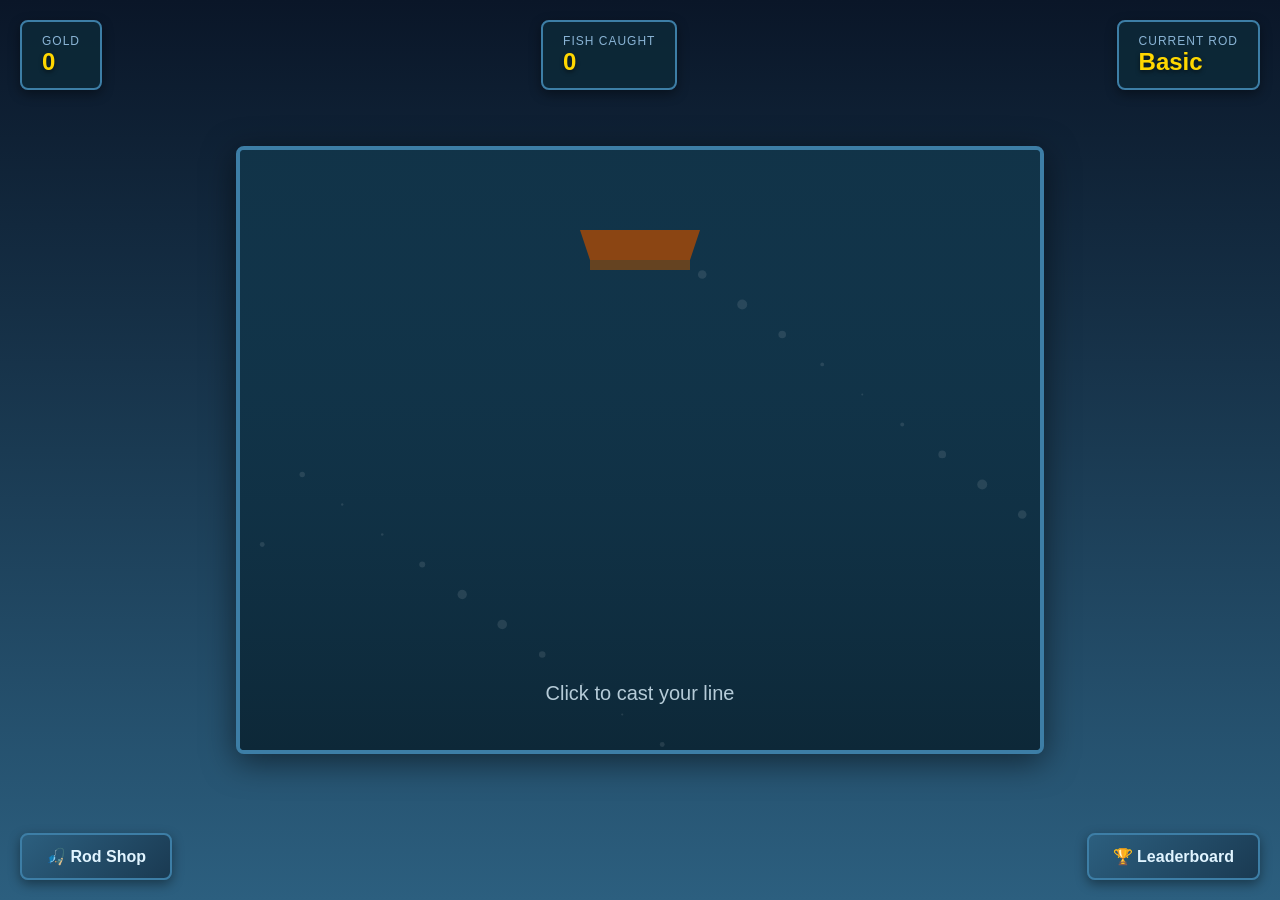
==== commit 2e545b3e: "fix: complete truncated index.html ending (leaderboard + event listeners + game start) Co-authored-b" ====
--- a/index.html
+++ b/index.html
@@ -1,89 +1,827 @@
 <!DOCTYPE html>
 <html lang="en">
 <head>
-<meta charset="UTF-8">
-<meta name="viewport" content="width=device-width, initial-scale=1.0, user-scalable=no, viewport-fit=cover">
-<title>Reel Frenzy - A Cozy Fishing Adventure</title>
-<link rel="stylesheet" href="css/style.css">
+    <meta charset="UTF-8">
+    <meta name="viewport" content="width=device-width, initial-scale=1.0">
+    <title>🎣 Deep Sea Fishing - Cast Your Line</title>
+    <style>
+        * {
+            margin: 0;
+            padding: 0;
+            box-sizing: border-box;
+        }
+
+        body {
+            font-family: 'Segoe UI', Tahoma, Geneva, Verdana, sans-serif;
+            background: linear-gradient(180deg, #0a1628 0%, #1a3a52 50%, #2c5f7f 100%);
+            color: #e0f4ff;
+            overflow: hidden;
+            touch-action: none;
+        }
+
+        #gameContainer {
+            display: flex;
+            flex-direction: column;
+            align-items: center;
+            justify-content: center;
+            min-height: 100vh;
+            padding: 20px;
+        }
+
+        #gameCanvas {
+            border: 4px solid #3d7ea6;
+            border-radius: 8px;
+            box-shadow: 0 8px 32px rgba(0, 0, 0, 0.5);
+            cursor: crosshair;
+            max-width: 100%;
+            background: linear-gradient(180deg, #1a4d6d 0%, #0d2838 100%);
+        }
+
+        #ui {
+            position: absolute;
+            top: 20px;
+            left: 20px;
+            right: 20px;
+            display: flex;
+            justify-content: space-between;
+            flex-wrap: wrap;
+            gap: 10px;
+            pointer-events: none;
+        }
+
+        .stat-box {
+            background: rgba(13, 40, 56, 0.9);
+            padding: 12px 20px;
+            border-radius: 8px;
+            border: 2px solid #3d7ea6;
+            box-shadow: 0 4px 12px rgba(0, 0, 0, 0.4);
+            pointer-events: auto;
+        }
+
+        .stat-label {
+            font-size: 12px;
+            color: #8ab4d5;
+            text-transform: uppercase;
+            letter-spacing: 1px;
+        }
+
+        .stat-value {
+            font-size: 24px;
+            font-weight: bold;
+            color: #ffd700;
+            text-shadow: 0 2px 4px rgba(0, 0, 0, 0.5);
+        }
+
+        #shopBtn, #leaderboardBtn {
+            position: absolute;
+            bottom: 20px;
+            padding: 12px 24px;
+            background: linear-gradient(135deg, #2c5f7f 0%, #1a3a52 100%);
+            border: 2px solid #3d7ea6;
+            border-radius: 8px;
+            color: #e0f4ff;
+            font-size: 16px;
+            font-weight: bold;
+            cursor: pointer;
+            transition: all 0.3s;
+            box-shadow: 0 4px 12px rgba(0, 0, 0, 0.4);
+        }
+
+        #shopBtn {
+            left: 20px;
+        }
+
+        #leaderboardBtn {
+            right: 20px;
+        }
+
+        #shopBtn:hover, #leaderboardBtn:hover {
+            background: linear-gradient(135deg, #3d7ea6 0%, #2c5f7f 100%);
+            transform: translateY(-2px);
+            box-shadow: 0 6px 16px rgba(0, 0, 0, 0.5);
+        }
+
+        .modal {
+            display: none;
+            position: fixed;
+            top: 0;
+            left: 0;
+            width: 100%;
+            height: 100%;
+            background: rgba(0, 0, 0, 0.8);
+            z-index: 1000;
+            align-items: center;
+            justify-content: center;
+        }
+
+        .modal-content {
+            background: linear-gradient(180deg, #1a3a52 0%, #0d2838 100%);
+            padding: 30px;
+            border-radius: 12px;
+            border: 3px solid #3d7ea6;
+            max-width: 600px;
+            max-height: 80vh;
+            overflow-y: auto;
+            box-shadow: 0 12px 48px rgba(0, 0, 0, 0.6);
+        }
+
+        .modal-header {
+            font-size: 28px;
+            font-weight: bold;
+            margin-bottom: 20px;
+            color: #ffd700;
+            text-align: center;
+            text-shadow: 0 2px 4px rgba(0, 0, 0, 0.5);
+        }
+
+        .close-btn {
+            float: right;
+            font-size: 28px;
+            font-weight: bold;
+            color: #8ab4d5;
+            cursor: pointer;
+            line-height: 20px;
+        }
+
+        .close-btn:hover {
+            color: #e0f4ff;
+        }
+
+        .shop-item {
+            background: rgba(13, 40, 56, 0.6);
+            padding: 15px;
+            margin: 10px 0;
+            border-radius: 8px;
+            border: 2px solid #2c5f7f;
+            display: flex;
+            justify-content: space-between;
+            align-items: center;
+        }
+
+        .shop-item.owned {
+            border-color: #4CAF50;
+            background: rgba(76, 175, 80, 0.1);
+        }
+
+        .shop-item-info h3 {
+            color: #e0f4ff;
+            margin-bottom: 5px;
+        }
+
+        .shop-item-info p {
+            color: #8ab4d5;
+            font-size: 14px;
+        }
+
+        .buy-btn {
+            padding: 10px 20px;
+            background: linear-gradient(135deg, #ffd700 0%, #ffed4e 100%);
+            border: none;
+            border-radius: 6px;
+            color: #0d2838;
+            font-weight: bold;
+            cursor: pointer;
+            transition: all 0.3s;
+        }
+
+        .buy-btn:hover:not(:disabled) {
+            background: linear-gradient(135deg, #ffed4e 0%, #ffd700 100%);
+            transform: scale(1.05);
+        }
+
+        .buy-btn:disabled {
+            background: #555;
+            color: #888;
+            cursor: not-allowed;
+        }
+
+        .leaderboard-entry {
+            background: rgba(13, 40, 56, 0.6);
+            padding: 12px;
+            margin: 8px 0;
+            border-radius: 6px;
+            border: 2px solid #2c5f7f;
+            display: flex;
+            justify-content: space-between;
+            align-items: center;
+        }
+
+        .leaderboard-entry.top3 {
+            border-color: #ffd700;
+            background: rgba(255, 215, 0, 0.1);
+        }
+
+        .rank {
+            font-size: 20px;
+            font-weight: bold;
+            color: #ffd700;
+            min-width: 40px;
+        }
+
+        .player-name {
+            flex: 1;
+            color: #e0f4ff;
+            font-size: 16px;
+        }
+
+        .player-gold {
+            color: #ffd700;
+            font-weight: bold;
+            font-size: 18px;
+        }
+
+        #catchNotification {
+            position: fixed;
+            top: 50%;
+            left: 50%;
+            transform: translate(-50%, -50%);
+            background: rgba(13, 40, 56, 0.95);
+            padding: 30px 50px;
+            border-radius: 12px;
+            border: 3px solid #3d7ea6;
+            font-size: 24px;
+            font-weight: bold;
+            display: none;
+            z-index: 999;
+            text-align: center;
+            box-shadow: 0 12px 48px rgba(0, 0, 0, 0.8);
+        }
+
+        .rarity-common { color: #b0b0b0; }
+        .rarity-rare { color: #4a9eff; }
+        .rarity-epic { color: #a335ee; }
+        .rarity-legendary { color: #ff8000; }
+
+        @media (max-width: 768px) {
+            #ui {
+                flex-direction: column;
+                align-items: flex-start;
+            }
+
+            .stat-box {
+                padding: 8px 12px;
+            }
+
+            .stat-value {
+                font-size: 18px;
+            }
+
+            #shopBtn, #leaderboardBtn {
+                padding: 10px 16px;
+                font-size: 14px;
+            }
+
+            .modal-content {
+                margin: 20px;
+                padding: 20px;
+            }
+        }
+    </style>
 </head>
 <body>
-<div id="game">
-  <canvas id="canvas"></canvas>
-
-  <div class="hud">
-    <div class="top-bar">
-      <div class="stats">
-        <div class="chip gold"><span class="icon">🪙</span><span class="v" id="gold">0</span></div>
-        <div class="chip"><span class="icon">🐟</span><span class="v" id="caught">0</span></div>
-        <div class="chip rod"><span class="icon">🎣</span><span class="v" id="rod">Bamboo</span></div>
-        <div class="chip zone"><span class="icon">🌊</span><span class="v" id="zone">Pond</span></div>
-        <div class="chip" id="streak-display" style="display:none"><span class="icon">🔥</span><span class="v">x1.0</span></div>
-      </div>
-      <div class="top-actions">
-        <button class="icon-btn" id="btn-quest" title="Quests">📋</button>
-        <button class="icon-btn" id="btn-bestiary" title="Bestiary">📖</button>
-        <button class="icon-btn" id="btn-zone" title="Zones">🗺️</button>
-        <button class="icon-btn" id="btn-shop" title="Shop">🛒</button>
-        <button class="icon-btn" id="btn-inv" title="Inventory">🎒</button>
-        <button class="icon-btn" id="btn-mute" title="Mute">🔊</button>
-      </div>
+    <div id="gameContainer">
+        <canvas id="gameCanvas" width="800" height="600"></canvas>
+        
+        <div id="ui">
+            <div class="stat-box">
+                <div class="stat-label">Gold</div>
+                <div class="stat-value" id="goldDisplay">0</div>
+            </div>
+            <div class="stat-box">
+                <div class="stat-label">Fish Caught</div>
+                <div class="stat-value" id="fishDisplay">0</div>
+            </div>
+            <div class="stat-box">
+                <div class="stat-label">Current Rod</div>
+                <div class="stat-value" id="rodDisplay">Basic</div>
+            </div>
+        </div>
+
+        <button id="shopBtn">🎣 Rod Shop</button>
+        <button id="leaderboardBtn">🏆 Leaderboard</button>
     </div>
 
-    <div class="energy-wrap">
-      <div class="energy-bar"><div class="energy-fill" id="energy-fill"></div></div>
-      <div class="energy-text" id="energy-text">30/30</div>
+    <div id="catchNotification"></div>
+
+    <div id="shopModal" class="modal">
+        <div class="modal-content">
+            <span class="close-btn" onclick="closeShop()">&times;</span>
+            <div class="modal-header">🎣 Fishing Rod Shop</div>
+            <div id="shopItems"></div>
+        </div>
     </div>
 
-    <div class="power-meter" id="power-meter">
-      <div class="power-fill" id="power-fill"></div>
+    <div id="leaderboardModal" class="modal">
+        <div class="modal-content">
+            <span class="close-btn" onclick="closeLeaderboard()">&times;</span>
+            <div class="modal-header">🏆 Top Anglers</div>
+            <div id="leaderboardList"></div>
+        </div>
     </div>
 
-    <div class="reel-game" id="reel-game">
-      <div class="reel-progress"><div class="reel-progress-fill" id="reel-progress"></div></div>
-      <div class="reel-track">
-        <div class="reel-zone" id="reel-zone"></div>
-        <div class="reel-fish" id="reel-fish">🐟</div>
-      </div>
-    </div>
-
-    <div class="action-area">
-      <div class="hint" id="hint">Tap CAST to throw your line</div>
-      <button class="action-btn" id="action-btn">CAST 🎣</button>
-    </div>
-
-    <div class="catch-card" id="catch-card">
-      <div class="emoji" id="catch-emoji">🐟</div>
-      <h2 id="catch-name">Sardine</h2>
-      <span class="rarity-tag rarity-Common" id="catch-rarity">Common</span>
-      <div class="stats-row">
-        <div>⚖️ <b id="catch-weight">1.0kg</b></div>
-        <div>🪙 <b id="catch-value">+5</b></div>
-      </div>
-    </div>
-
-    <div class="toast" id="toast"></div>
-  </div>
-
-  <!-- Tutorial Overlay -->
-  <div id="tutorial-overlay" style="display:none;position:fixed;inset:0;background:rgba(0,0,0,0.8);z-index:200;align-items:center;justify-content:center;flex-direction:column;gap:16px;">
-    <p id="tutorial-text" style="color:#fff;font-size:20px;font-weight:700;text-align:center;max-width:80vw;"></p>
-    <p style="color:#a8c8e6;font-size:14px;">Tap anywhere to continue</p>
-  </div>
-
-  <!-- Modals -->
-  <div class="modal" id="zone-modal"><div class="modal-content"><span class="modal-close" data-close="zone-modal">&times;</span><h2>🗺️ Fishing Zones</h2><div id="zone-list"></div></div></div>
-  <div class="modal" id="shop-modal"><div class="modal-content"><span class="modal-close" data-close="shop-modal">&times;</span><h2>🛒 Tackle Shop</h2><div id="shop-list"></div></div></div>
-  <div class="modal" id="inv-modal"><div class="modal-content"><span class="modal-close" data-close="inv-modal">&times;</span><h2>🎒 Bait Bucket</h2><div id="inv-summary" style="text-align:center;color:#a8c8e6;font-size:13px;margin-bottom:8px;"></div><div class="inv-grid" id="inv-grid"></div><div style="display:flex;gap:8px;margin-top:14px;"><button class="small-btn gold" id="sell-all" style="flex:1;">💰 Sell All</button></div></div></div>
-  <div class="modal" id="quest-modal"><div class="modal-content"><span class="modal-close" data-close="quest-modal">&times;</span><h2>📋 Daily Quests</h2><div id="quest-list"></div></div></div>
-  <div class="modal" id="bestiary-modal"><div class="modal-content"><span class="modal-close" data-close="bestiary-modal">&times;</span><h2>📖 Bestiary</h2><div class="inv-grid" id="bestiary-list"></div></div></div>
-</div>
-
-<!-- Scripts (order matters) -->
-<script src="js/config.js"></script>
-<script src="js/state.js"></script>
-<script src="js/render.js"></script>
-<script src="js/fishing.js"></script>
-<script src="js/ui.js"></script>
-<script src="js/main.js"></script>
+    <script>
+        const canvas = document.getElementById('gameCanvas');
+        const ctx = canvas.getContext('2d');
+
+        // Audio Context
+        const audioCtx = new (window.AudioContext || window.webkitAudioContext)();
+
+        function playSound(frequency, duration, type = 'sine') {
+            const oscillator = audioCtx.createOscillator();
+            const gainNode = audioCtx.createGain();
+            
+            oscillator.connect(gainNode);
+            gainNode.connect(audioCtx.destination);
+            
+            oscillator.frequency.value = frequency;
+            oscillator.type = type;
+            
+            gainNode.gain.setValueAtTime(0.3, audioCtx.currentTime);
+            gainNode.gain.exponentialRampToValueAtTime(0.01, audioCtx.currentTime + duration);
+            
+            oscillator.start(audioCtx.currentTime);
+            oscillator.stop(audioCtx.currentTime + duration);
+        }
+
+        function playCastSound() {
+            playSound(400, 0.2, 'sine');
+            setTimeout(() => playSound(300, 0.1, 'sine'), 100);
+        }
+
+        function playReelSound() {
+            for (let i = 0; i < 5; i++) {
+                setTimeout(() => playSound(600 + i * 50, 0.05, 'square'), i * 50);
+            }
+        }
+
+        function playCatchSound(rarity) {
+            const frequencies = {
+                common: [523, 659, 784],
+                rare: [659, 784, 988],
+                epic: [784, 988, 1175],
+                legendary: [988, 1175, 1397, 1568]
+            };
+            
+            const notes = frequencies[rarity] || frequencies.common;
+            notes.forEach((freq, i) => {
+                setTimeout(() => playSound(freq, 0.2, 'sine'), i * 150);
+            });
+        }
+
+        // Game State
+        const gameState = {
+            gold: 0,
+            fishCaught: 0,
+            currentRod: 0,
+            isCasting: false,
+            isReeling: false,
+            lineY: 0,
+            hookY: 0,
+            caughtFish: null,
+            reelProgress: 0
+        };
+
+        // Rods
+        const rods = [
+            { name: 'Basic Rod', cost: 0, catchBonus: 1.0, rarityBonus: 1.0 },
+            { name: 'Steel Rod', cost: 500, catchBonus: 1.3, rarityBonus: 1.2 },
+            { name: 'Gold Rod', cost: 2000, catchBonus: 1.6, rarityBonus: 1.5 },
+            { name: 'Legendary Rod', cost: 10000, catchBonus: 2.0, rarityBonus: 2.0 }
+        ];
+
+        // Fish Types
+        const fishTypes = [
+            { name: 'Minnow', rarity: 'common', value: 10, chance: 40, color: '#c0c0c0', size: 20 },
+            { name: 'Trout', rarity: 'common', value: 25, chance: 30, color: '#8fbc8f', size: 30 },
+            { name: 'Bass', rarity: 'rare', value: 75, chance: 15, color: '#4a9eff', size: 40 },
+            { name: 'Salmon', rarity: 'rare', value: 100, chance: 8, color: '#ff6b6b', size: 45 },
+            { name: 'Swordfish', rarity: 'epic', value: 300, chance: 4, color: '#a335ee', size: 60 },
+            { name: 'Tuna', rarity: 'epic', value: 400, chance: 2, color: '#9b59b6', size: 55 },
+            { name: 'Golden Koi', rarity: 'legendary', value: 1000, chance: 0.8, color: '#ffd700', size: 50 },
+            { name: 'Kraken', rarity: 'legendary', value: 5000, chance: 0.2, color: '#ff8000', size: 80 }
+        ];
+
+        // Swimming Fish
+        let swimmingFish = [];
+
+        class SwimmingFish {
+            constructor() {
+                this.x = Math.random() < 0.5 ? -50 : canvas.width + 50;
+                this.y = 200 + Math.random() * 300;
+                this.speed = 0.5 + Math.random() * 1.5;
+                this.direction = this.x < 0 ? 1 : -1;
+                this.type = fishTypes[Math.floor(Math.random() * fishTypes.length)];
+                this.wobble = Math.random() * Math.PI * 2;
+                this.wobbleSpeed = 0.05 + Math.random() * 0.05;
+            }
+
+            update() {
+                this.x += this.speed * this.direction;
+                this.wobble += this.wobbleSpeed;
+                this.y += Math.sin(this.wobble) * 0.5;
+            }
+
+            draw() {
+                ctx.save();
+                ctx.translate(this.x, this.y);
+                if (this.direction < 0) ctx.scale(-1, 1);
+                
+                // Fish body
+                ctx.fillStyle = this.type.color;
+                ctx.beginPath();
+                ctx.ellipse(0, 0, this.type.size * 0.6, this.type.size * 0.3, 0, 0, Math.PI * 2);
+                ctx.fill();
+                
+                // Tail
+                ctx.beginPath();
+                ctx.moveTo(-this.type.size * 0.6, 0);
+                ctx.lineTo(-this.type.size * 0.9, -this.type.size * 0.2);
+                ctx.lineTo(-this.type.size * 0.9, this.type.size * 0.2);
+                ctx.closePath();
+                ctx.fill();
+                
+                // Eye
+                ctx.fillStyle = '#ffffff';
+                ctx.beginPath();
+                ctx.arc(this.type.size * 0.3, -this.type.size * 0.1, 3, 0, Math.PI * 2);
+                ctx.fill();
+                
+                ctx.restore();
+            }
+
+            isOffScreen() {
+                return this.x < -100 || this.x > canvas.width + 100;
+            }
+        }
+
+        // Initialize swimming fish
+        function spawnSwimmingFish() {
+            if (swimmingFish.length < 8 && Math.random() < 0.02) {
+                swimmingFish.push(new SwimmingFish());
+            }
+        }
+
+        // Load saved data
+        function loadGame() {
+            const saved = localStorage.getItem('fishingGameSave');
+            if (saved) {
+                const data = JSON.parse(saved);
+                gameState.gold = data.gold || 0;
+                gameState.fishCaught = data.fishCaught || 0;
+                gameState.currentRod = data.currentRod || 0;
+            }
+            updateUI();
+        }
+
+        // Save game
+        function saveGame() {
+            const data = {
+                gold: gameState.gold,
+                fishCaught: gameState.fishCaught,
+                currentRod: gameState.currentRod
+            };
+            localStorage.setItem('fishingGameSave', JSON.stringify(data));
+            updateLeaderboard();
+        }
+
+        // Update UI
+        function updateUI() {
+            document.getElementById('goldDisplay').textContent = gameState.gold;
+            document.getElementById('fishDisplay').textContent = gameState.fishCaught;
+            document.getElementById('rodDisplay').textContent = rods[gameState.currentRod].name.replace(' Rod', '');
+        }
+
+        // Select fish based on rarity
+        function selectFish() {
+            const rod = rods[gameState.currentRod];
+            const adjustedFish = fishTypes.map(fish => ({
+                ...fish,
+                adjustedChance: fish.chance * (fish.rarity === 'common' ? 1 : rod.rarityBonus)
+            }));
+
+            const totalChance = adjustedFish.reduce((sum, fish) => sum + fish.adjustedChance, 0);
+            let random = Math.random() * totalChance;
+
+            for (const fish of adjustedFish) {
+                random -= fish.adjustedChance;
+                if (random <= 0) return fish;
+            }
+
+            return adjustedFish[0];
+        }
+
+        // Cast line
+        function castLine() {
+            if (gameState.isCasting || gameState.isReeling) return;
+            
+            gameState.isCasting = true;
+            gameState.lineY = 0;
+            gameState.hookY = 0;
+            playCastSound();
+        }
+
+        // Reel in
+        function reelIn() {
+            if (!gameState.isCasting || gameState.isReeling) return;
+            
+            gameState.isReeling = true;
+            gameState.reelProgress = 0;
+            
+            // Determine if fish is caught
+            const rod = rods[gameState.currentRod];
+            const catchChance = 0.7 * rod.catchBonus;
+            
+            if (Math.random() < catchChance) {
+                gameState.caughtFish = selectFish();
+            } else {
+                gameState.caughtFish = null;
+            }
+            
+            playReelSound();
+        }
+
+        // Show catch notification
+        function showCatchNotification(fish) {
+            const notification = document.getElementById('catchNotification');
+            if (fish) {
+                notification.innerHTML = `
+                    <div class="rarity-${fish.rarity}">${fish.rarity.toUpperCase()}</div>
+                    <div style="font-size: 32px; margin: 10px 0;">${fish.name}</div>
+                    <div style="color: #ffd700;">+${fish.value} Gold</div>
+                `;
+                playCatchSound(fish.rarity);
+            } else {
+                notification.innerHTML = `
+                    <div style="color: #8ab4d5;">Nothing caught...</div>
+                    <div style="font-size: 16px; margin-top: 10px;">Try again!</div>
+                `;
+                playSound(200, 0.3, 'sawtooth');
+            }
+            
+            notification.style.display = 'block';
+            setTimeout(() => {
+                notification.style.display = 'none';
+            }, 2000);
+        }
+
+        // Draw game
+        function draw() {
+            // Clear canvas
+            ctx.fillStyle = '#0d2838';
+            ctx.fillRect(0, 0, canvas.width, canvas.height);
+
+            // Draw water gradient
+            const gradient = ctx.createLinearGradient(0, 0, 0, canvas.height);
+            gradient.addColorStop(0, 'rgba(26, 77, 109, 0.3)');
+            gradient.addColorStop(1, 'rgba(13, 40, 56, 0.8)');
+            ctx.fillStyle = gradient;
+            ctx.fillRect(0, 0, canvas.width, canvas.height);
+
+            // Draw bubbles
+            for (let i = 0; i < 20; i++) {
+                const x = (Date.now() * 0.01 + i * 40) % canvas.width;
+                const y = 100 + (Date.now() * 0.02 + i * 30) % 500;
+                ctx.fillStyle = 'rgba(255, 255, 255, 0.1)';
+                ctx.beginPath();
+                ctx.arc(x, y, 3 + Math.sin(Date.now() * 0.001 + i) * 2, 0, Math.PI * 2);
+                ctx.fill();
+            }
+
+            // Draw swimming fish
+            swimmingFish.forEach(fish => fish.draw());
+
+            // Draw boat
+            const boatX = canvas.width / 2;
+            const boatY = 80;
+            
+            ctx.fillStyle = '#8b4513';
+            ctx.beginPath();
+            ctx.moveTo(boatX - 60, boatY);
+            ctx.lineTo(boatX + 60, boatY);
+            ctx.lineTo(boatX + 50, boatY + 30);
+            ctx.lineTo(boatX - 50, boatY + 30);
+            ctx.closePath();
+            ctx.fill();
+
+            ctx.fillStyle = '#654321';
+            ctx.fillRect(boatX - 50, boatY + 30, 100, 10);
+
+            // Draw fishing line
+            if (gameState.isCasting || gameState.isReeling) {
+                ctx.strokeStyle = '#ffffff';
+                ctx.lineWidth = 2;
+                ctx.beginPath();
+                ctx.moveTo(boatX, boatY + 40);
+                ctx.lineTo(boatX, boatY + 40 + gameState.lineY);
+                ctx.stroke();
+
+                // Draw hook
+                ctx.fillStyle = '#c0c0c0';
+                ctx.beginPath();
+                ctx.arc(boatX, boatY + 40 + gameState.hookY, 6, 0, Math.PI * 2);
+                ctx.fill();
+
+                // Draw caught fish on hook
+                if (gameState.isReeling && gameState.caughtFish && gameState.reelProgress > 0.3) {
+                    const fish = gameState.caughtFish;
+                    const fishY = boatY + 40 + gameState.hookY + 20;
+                    
+                    ctx.save();
+                    ctx.translate(boatX, fishY);
+                    ctx.rotate(Math.sin(Date.now() * 0.01) * 0.2);
+                    
+                    ctx.fillStyle = fish.color;
+                    ctx.beginPath();
+                    ctx.ellipse(0, 0, fish.size * 0.5, fish.size * 0.25, 0, 0, Math.PI * 2);
+                    ctx.fill();
+                    
+                    ctx.restore();
+                }
+            }
+
+            // Draw instruction text
+            if (!gameState.isCasting && !gameState.isReeling) {
+                ctx.fillStyle = 'rgba(224, 244, 255, 0.8)';
+                ctx.font = '20px Arial';
+                ctx.textAlign = 'center';
+                ctx.fillText('Click to cast your line', canvas.width / 2, canvas.height - 50);
+            } else if (gameState.isCasting && !gameState.isReeling) {
+                ctx.fillStyle = 'rgba(224, 244, 255, 0.8)';
+                ctx.font = '20px Arial';
+                ctx.textAlign = 'center';
+                ctx.fillText('Click to reel in', canvas.width / 2, canvas.height - 50);
+            }
+        }
+
+        // Update game
+        function update() {
+            // Update swimming fish
+            swimmingFish.forEach(fish => fish.update());
+            swimmingFish = swimmingFish.filter(fish => !fish.isOffScreen());
+            spawnSwimmingFish();
+
+            // Update casting
+            if (gameState.isCasting && !gameState.isReeling) {
+                if (gameState.lineY < 400) {
+                    gameState.lineY += 5;
+                    gameState.hookY = gameState.lineY;
+                }
+            }
+
+            // Update reeling
+            if (gameState.isReeling) {
+                gameState.reelProgress += 0.02;
+                gameState.hookY = 400 * (1 - gameState.reelProgress);
+                gameState.lineY = gameState.hookY;
+
+                if (gameState.reelProgress >= 1) {
+                    // Catch complete
+                    if (gameState.caughtFish) {
+                        gameState.gold += gameState.caughtFish.value;
+                        gameState.fishCaught++;
+                        showCatchNotification(gameState.caughtFish);
+                    } else {
+                        showCatchNotification(null);
+                    }
+
+                    gameState.isCasting = false;
+                    gameState.isReeling = false;
+                    gameState.caughtFish = null;
+                    updateUI();
+                    saveGame();
+                }
+            }
+        }
+
+        // Game loop
+        function gameLoop() {
+            update();
+            draw();
+            requestAnimationFrame(gameLoop);
+        }
+
+        // Canvas click handler
+        canvas.addEventListener('click', () => {
+            if (!gameState.isCasting) {
+                castLine();
+            } else if (!gameState.isReeling) {
+                reelIn();
+            }
+        });
+
+        // Touch support
+        canvas.addEventListener('touchstart', (e) => {
+            e.preventDefault();
+            if (!gameState.isCasting) {
+                castLine();
+            } else if (!gameState.isReeling) {
+                reelIn();
+            }
+        });
+
+        // Shop
+        function openShop() {
+            const modal = document.getElementById('shopModal');
+            const shopItems = document.getElementById('shopItems');
+            
+            shopItems.innerHTML = '';
+            rods.forEach((rod, index) => {
+                const owned = index <= gameState.currentRod;
+                const canBuy = gameState.gold >= rod.cost && index === gameState.currentRod + 1;
+                
+                const item = document.createElement('div');
+                item.className = 'shop-item' + (owned ? ' owned' : '');
+                item.innerHTML = `
+                    <div class="shop-item-info">
+                        <h3>${rod.name}</h3>
+                        <p>Catch Rate: ${(rod.catchBonus * 100).toFixed(0)}% | Rarity Bonus: ${(rod.rarityBonus * 100).toFixed(0)}%</p>
+                        <p style="color: #ffd700;">${rod.cost} Gold</p>
+                    </div>
+                    <button class="buy-btn" ${owned || !canBuy ? 'disabled' : ''} onclick="buyRod(${index})">
+                        ${owned ? 'Owned' : (canBuy ? 'Buy' : 'Locked')}
+                    </button>
+                `;
+                shopItems.appendChild(item);
+            });
+            
+            modal.style.display = 'flex';
+        }
+
+        function closeShop() {
+            document.getElementById('shopModal').style.display = 'none';
+        }
+
+        function buyRod(index) {
+            const rod = rods[index];
+            if (gameState.gold >= rod.cost && index === gameState.currentRod + 1) {
+                gameState.gold -= rod.cost;
+                gameState.currentRod = index;
+                updateUI();
+                saveGame();
+                openShop(); // Refresh shop
+                playSound(800, 0.3, 'sine');
+            }
+        }
+
+        // Leaderboard
+        function updateLeaderboard() {
+            const leaderboard = JSON.parse(localStorage.getItem('fishingLeaderboard') || '[]');
+            const playerName = 'Player';
+            const existingIndex = leaderboard.findIndex(entry => entry.name === playerName);
+            
+            if (existingIndex >= 0) {
+                leaderboard[existingIndex].gold = Math.max(leaderboard[existingIndex].gold, gameState.gold);
+                leaderboard[existingIndex].fish = Math.max(leaderboard[existingIndex].fish, gameState.fishCaught);
+            } else {
+                leaderboard.push({
+                    name: playerName,
+                    gold: gameState.gold,
+                    fish: gameState.fishCaught
+                });
+            }
+            
+            leaderboard.sort((a, b) => b.gold - a.gold);
+            leaderboard.splice(10); // Keep top 10
+            
+            localStorage.setItem('fishingLeaderboard', JSON.stringify(leaderboard));
+        }
+
+        function openLeaderboard() {
+            const modal = document.getElementById('leaderboardModal');
+            const list = document.getElementById('leaderboardList');
+            const leaderboard = JSON.parse(localStorage.getItem('fishingLeaderboard') || '[]');
+            
+            list.innerHTML = '';
+            
+            if (leaderboard.length === 0) {
+                list.innerHTML = '<p style="text-align: center; color: #8ab4d5;">No entries yet. Start fishing!</p>';
+            } else {
+                leaderboard.forEach((entry, index) => {
+                    const item = document.createElement('div');
+                    item.className = 'leaderboard-entry' + (index < 3 ? ' top3' : '');
+                    item.innerHTML = `
+                        <span class="rank">#${index + 1}</span>
+                        <span class="player-name">${entry.name}</span>
+                        <span class="player-gold">${entry.gold} 🪙</span>
+                    `;
+                    list.appendChild(item);
+                });
+            }
+            
+            modal.style.display = 'flex';
+        }
+
+        function closeLeaderboard() {
+            document.getElementById('leaderboardModal').style.display = 'none';
+        }
+
+        // Event listeners
+        document.getElementById('shopBtn').addEventListener('click', openShop);
+        document.getElementById('leaderboardBtn').addEventListener('click', openLeaderboard);
+
+        // Start game
+        loadGame();
+        gameLoop();
+    </script>
 </body>
-</html>
+</html>
